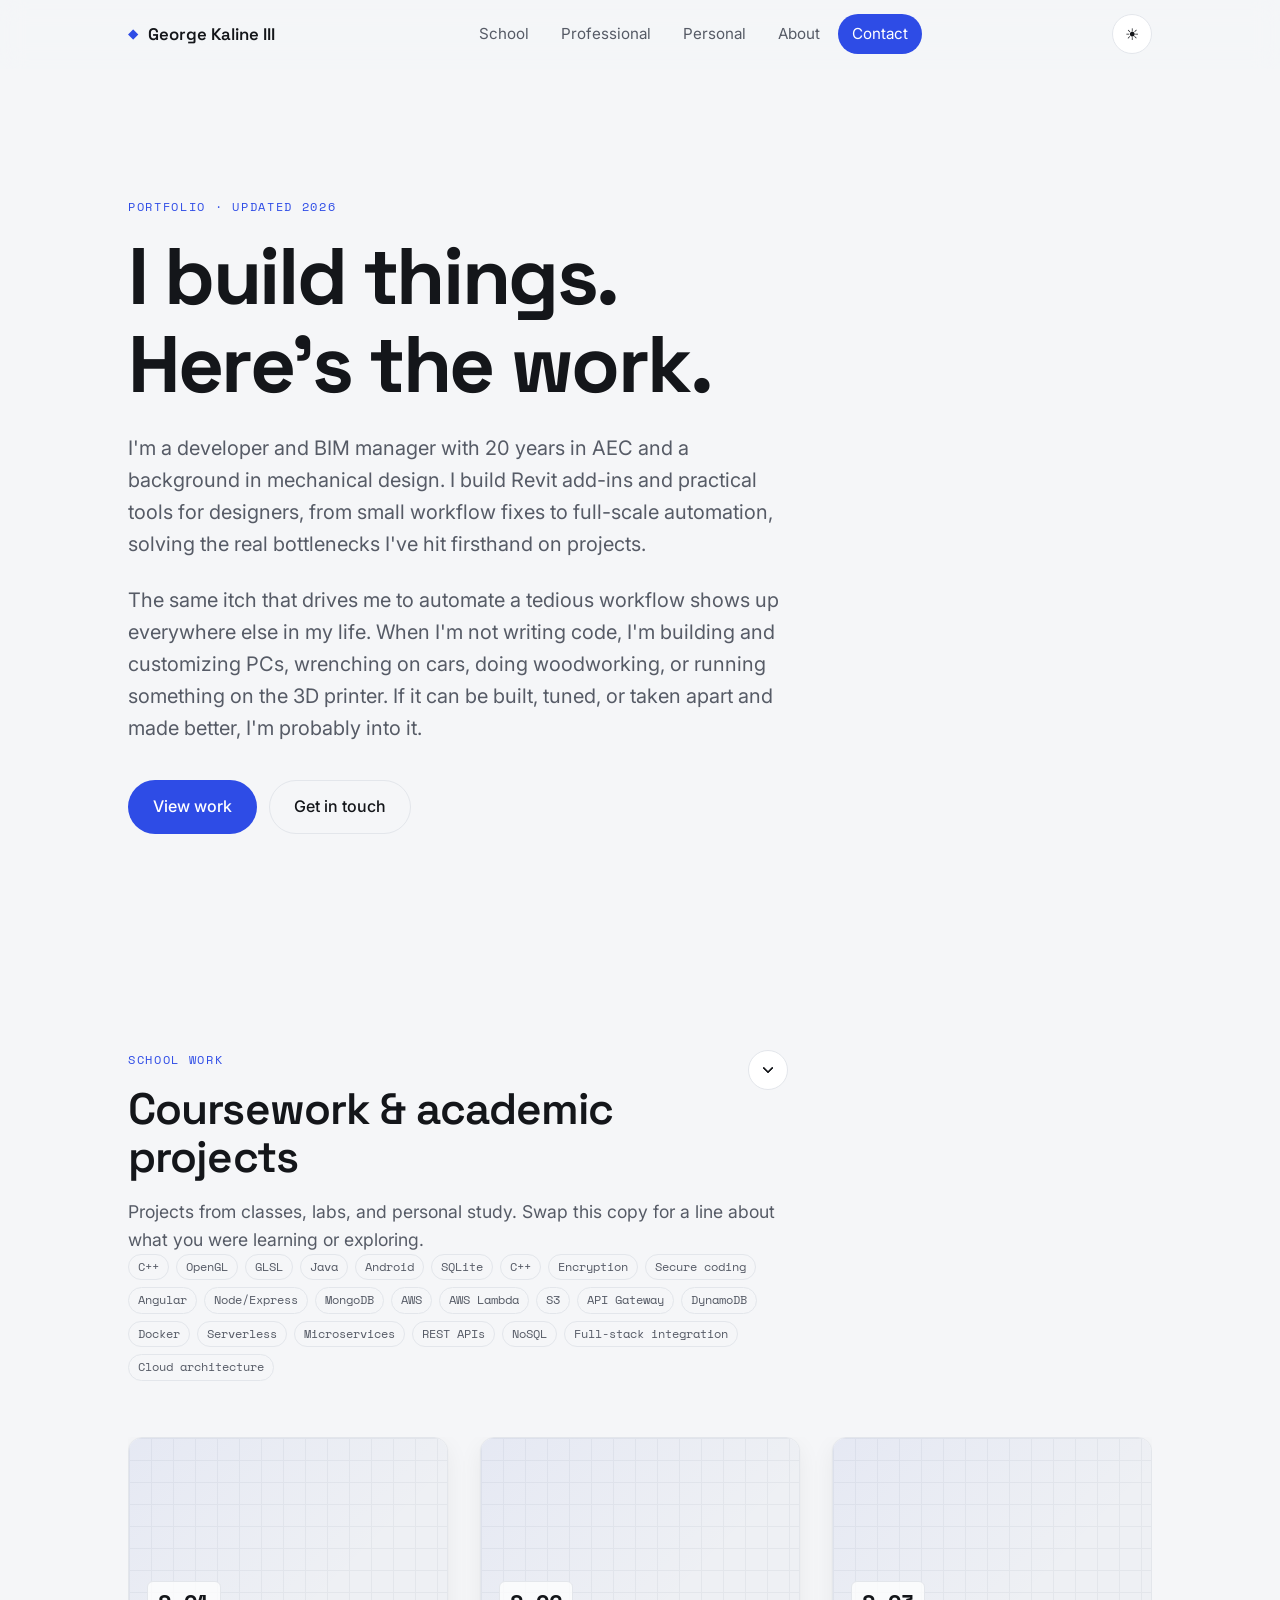
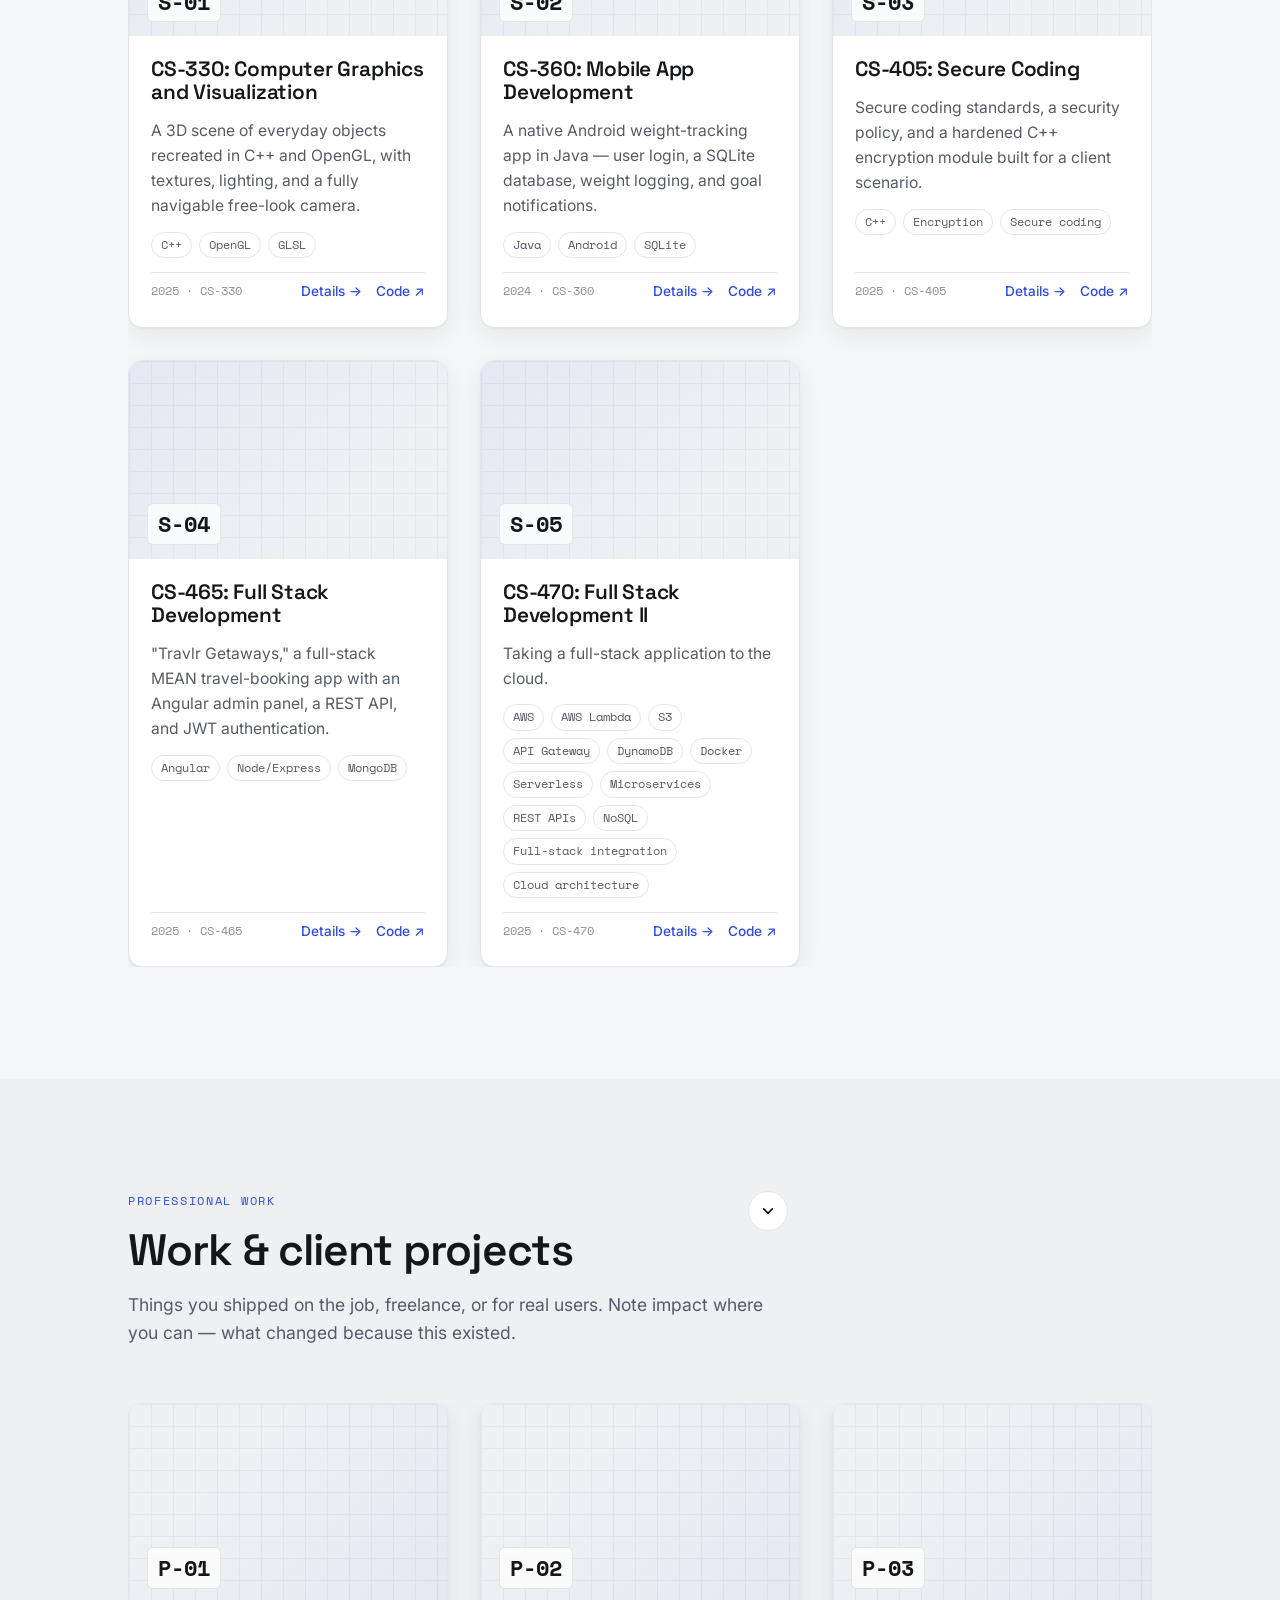
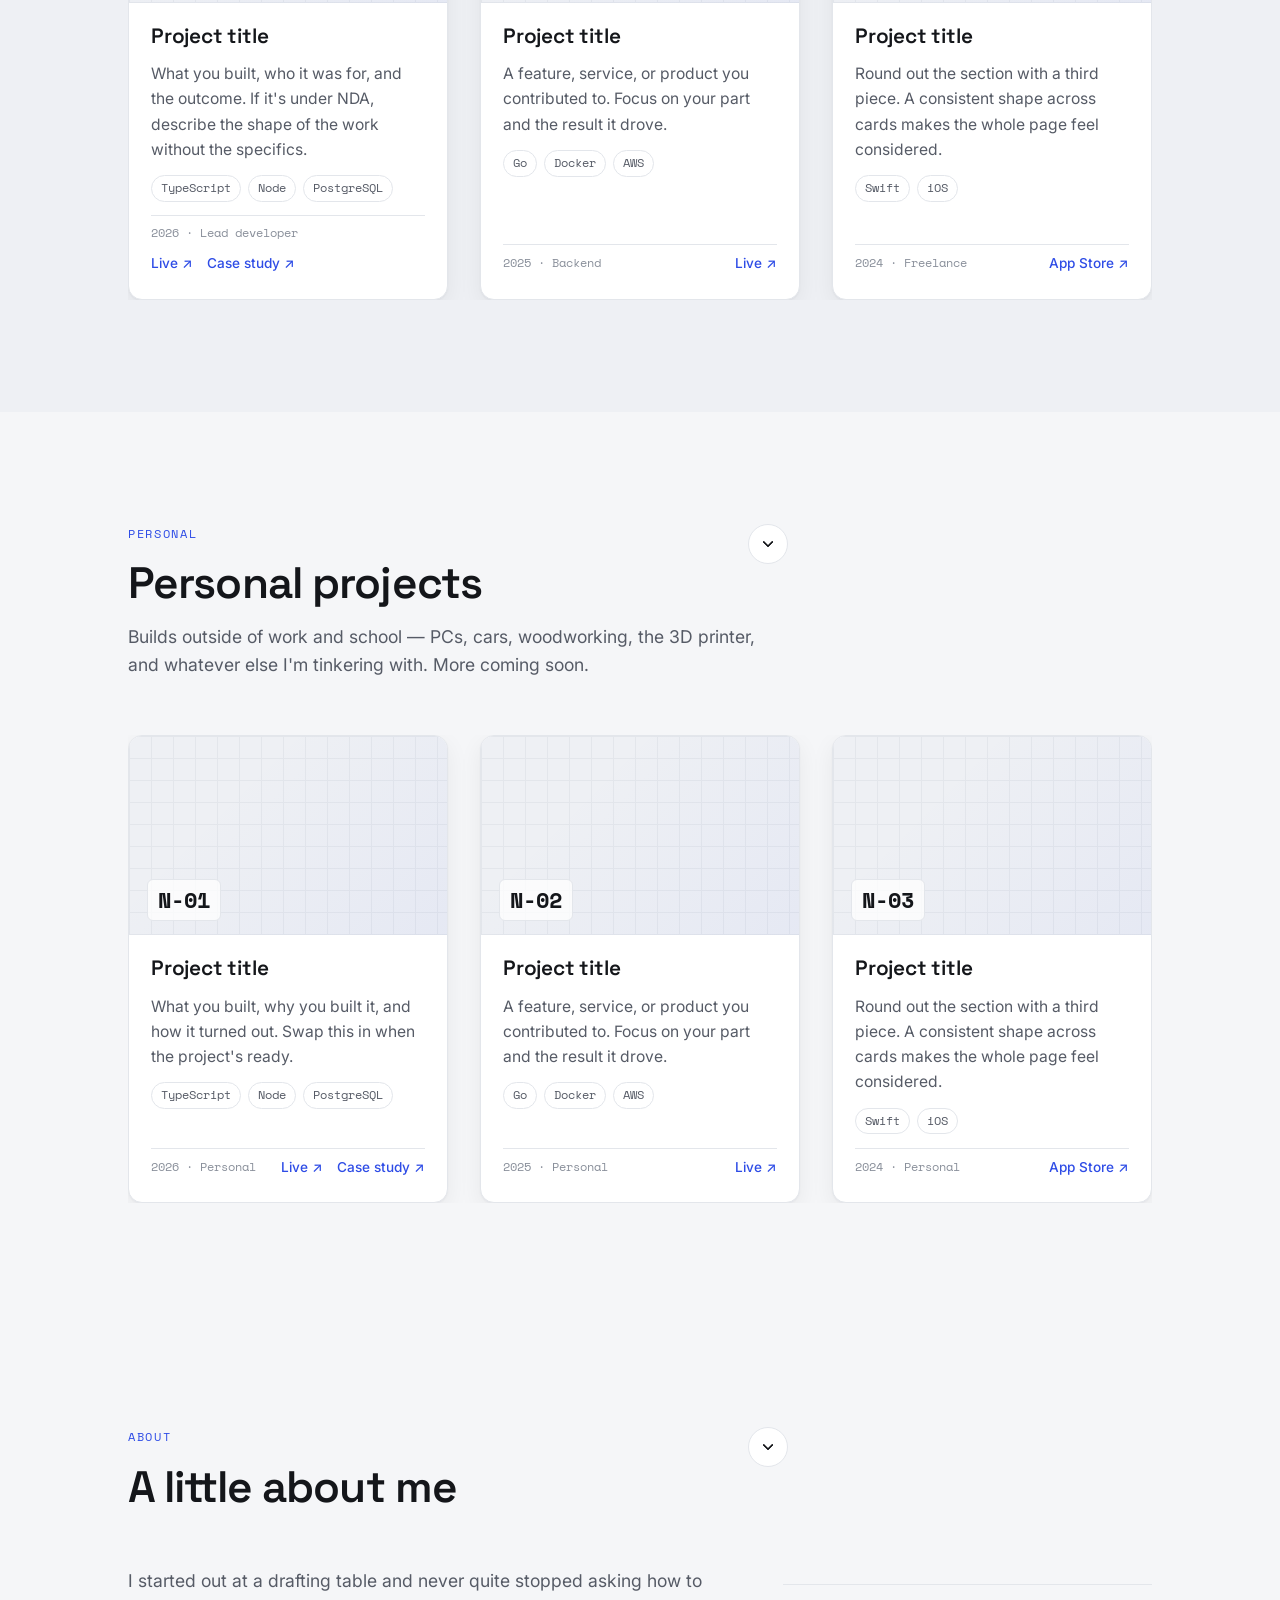
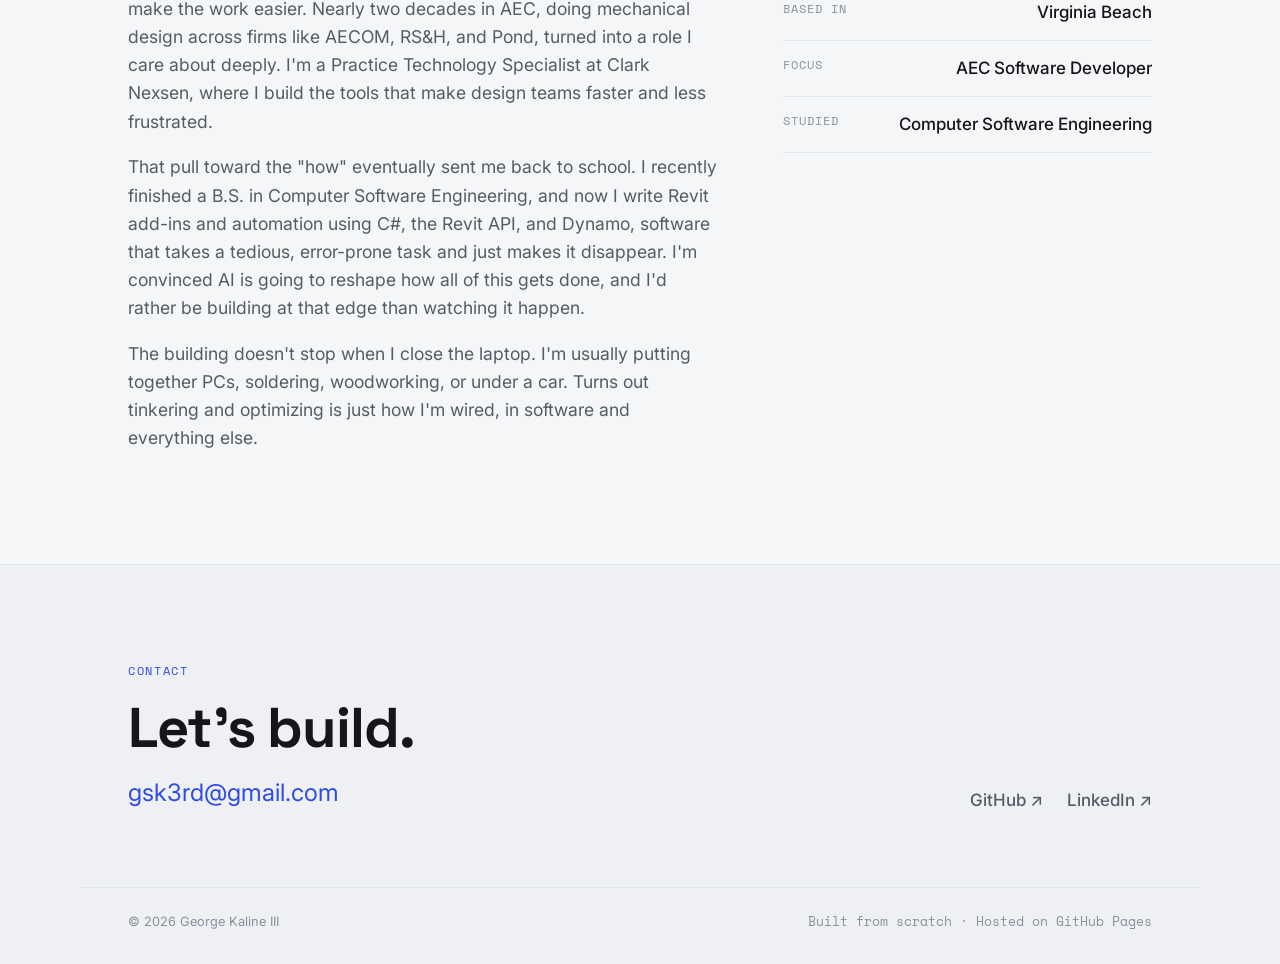
==== index.html @ a900f635 "Replace text-glyph chevron with CSS-drawn icon on section toggles The unicode down-chevron rendered " ====
<!DOCTYPE html>
<html lang="en" data-theme="light">
<head>
  <meta charset="UTF-8" />
  <meta name="viewport" content="width=device-width, initial-scale=1.0" />

  <!-- ============================================================
       EDIT ME: page title + description (shows in browser tab &
       search results / link previews)
       ============================================================ -->
  <title>George Kaline III— Portfolio</title>
  <meta name="description" content="Projects and work by Your Name — a short one-line description of what you do." />

  <!-- Favicon (edit assets/favicon.svg to change the little tab icon) -->
  <link rel="icon" type="image/svg+xml" href="favicon.svg" />

  <!-- Fonts: Space Grotesk (headings) · Inter (body) · Space Mono (labels/data) -->
  <link rel="preconnect" href="https://fonts.googleapis.com" />
  <link rel="preconnect" href="https://fonts.gstatic.com" crossorigin />
  <link href="https://fonts.googleapis.com/css2?family=Inter:wght@400;500;600&family=Space+Grotesk:wght@500;600;700&family=Space+Mono:wght@400;700&display=swap" rel="stylesheet" />

  <!-- Styles -->
  <link rel="stylesheet" href="style.css" />
</head>

<body>
  <!-- Skip link for keyboard / screen-reader users -->
  <a class="skip-link" href="#main">Skip to content</a>

  <!-- ============================================================
       HEADER / NAV
       ============================================================ -->
  <header class="site-header" id="siteHeader">
    <div class="wrap header-inner">
      <a href="#top" class="brand">
        <span class="brand-mark" aria-hidden="true">◆</span>
        <span class="brand-name">George Kaline III</span>
      </a>

      <nav class="nav" id="primaryNav" aria-label="Primary">
        <a href="#school" class="nav-link">School</a>
        <a href="#professional" class="nav-link">Professional</a>
        <a href="#personal" class="nav-link">Personal</a>
        <a href="#about" class="nav-link">About</a>
        <a href="#contact" class="nav-link nav-link--cta">Contact</a>
      </nav>

      <div class="header-actions">
        <button class="icon-btn" id="themeToggle" type="button" aria-label="Switch to dark theme">
          <!-- icon swapped by JS -->
          <span class="theme-icon" aria-hidden="true">☀</span>
        </button>
        <button class="icon-btn menu-btn" id="menuToggle" type="button" aria-label="Open menu" aria-expanded="false" aria-controls="primaryNav">
          <span class="menu-bars" aria-hidden="true"><span></span><span></span><span></span></span>
        </button>
      </div>
    </div>
  </header>

  <main id="main">
    <!-- ============================================================
         HERO
         ============================================================ -->
    <section class="hero" id="top">
      <div class="wrap">
        <p class="eyebrow" data-reveal>Portfolio · Updated 2026</p>
        <h1 class="hero-title" data-reveal>
          I build things.<br />Here's the work.
        </h1>
        <p class="hero-lead" data-reveal>
          I'm a developer and BIM manager with 20 years in AEC and a background in mechanical design. I build Revit add-ins and practical tools for designers, from small workflow fixes to full-scale automation, solving the real bottlenecks I've hit firsthand on projects.
        </p>
        <p class="hero-lead" data-reveal> 
          The same itch that drives me to automate a tedious workflow shows up everywhere else in my life. When I'm not writing code, I'm building and customizing PCs, wrenching on cars, doing woodworking, or running something on the 3D printer. If it can be built, tuned, or taken apart and made better, I'm probably into it.
        </p>
        <div class="hero-actions" data-reveal>
          <a href="#professional" class="btn btn--primary">View work</a>
          <a href="#contact" class="btn btn--ghost">Get in touch</a>
        </div>
      </div>
    </section>

    <!-- ============================================================
         SCHOOL SECTION
         Duplicate a <article class="card"> block to add a project.
         Project IDs use S-01, S-02… (S = school).
         ============================================================ -->
    <section class="section" id="school">
      <div class="wrap">
        <header class="section-head" data-reveal>
          <div class="section-head-row">
            <div class="section-head-text">
              <p class="eyebrow">School work</p>
              <h2 class="section-title">Coursework &amp; academic projects</h2>
            </div>
            <button
              class="icon-btn section-toggle"
              type="button"
              aria-expanded="true"
              aria-controls="school-panel"
              aria-label="Collapse School work section"
              data-label="School work"
            >
              <span class="chevron" aria-hidden="true"></span>
            </button>
          </div>
          <p class="section-desc">
            Projects from classes, labs, and personal study. Swap this copy for
            a line about what you were learning or exploring.
          </p>
          <ul class="tags" aria-label="Tech used">
            <li>C++</li>
            <li>OpenGL</li>
            <li>GLSL</li>
            <li>Java</li>
            <li>Android</li>
            <li>SQLite</li>
            <li>C++</li>
            <li>Encryption</li>
            <li>Secure coding</li>
            <li>Angular</li>
            <li>Node/Express</li>
            <li>MongoDB</li>
            <li>AWS</li>
            <li>AWS Lambda</li>
            <li>S3</li>
            <li>API Gateway</li>
            <li>DynamoDB</li>
            <li>Docker</li>
            <li>Serverless</li>
            <li>Microservices</li>
            <li>REST APIs</li>
            <li>NoSQL</li>
            <li>Full-stack integration</li>
            <li>Cloud architecture</li>
          </ul>
        </header>

        <div class="section-panel" id="school-panel">
        <div class="section-panel-inner">
        <div class="grid">
          <!-- CARD (copy this whole <article> to add another project) -->

          <article class="card" data-reveal>
            <a class="card-cover card-cover--school" href="cs-330.html" aria-label="Open CS-330 project page">
              <span class="card-id">S-01</span>
            </a>
            <div class="card-body">
              <h3 class="card-title">CS-330: Computer Graphics and Visualization</h3>
              <p class="card-desc">
                A 3D scene of everyday objects recreated in C++ and OpenGL, with
                textures, lighting, and a fully navigable free-look camera.
              </p>
              <ul class="tags" aria-label="Tech used">
                <li>C++</li>
                <li>OpenGL</li>
                <li>GLSL</li>
              </ul>
              <div class="card-foot">
                <span class="card-meta">2025 · CS-330</span>
                <span class="card-links">
                  <a href="cs-330.html">Details →</a>
                  <a href="https://github.com/bmoreawesom3/CS330" target="_blank" rel="noopener">Code ↗</a>
                </span>
              </div>
            </div>
          </article>

          <article class="card" data-reveal>
            <a class="card-cover card-cover--school" href="cs-360.html" aria-label="Open CS-360 project page">
              <span class="card-id">S-02</span>
            </a>
            <div class="card-body">
              <h3 class="card-title">CS-360: Mobile App Development</h3>
              <p class="card-desc">
                A native Android weight-tracking app in Java — user login, a
                SQLite database, weight logging, and goal notifications.
              </p>
              <ul class="tags" aria-label="Tech used">
                <li>Java</li>
                <li>Android</li>
                <li>SQLite</li>
              </ul>
              <div class="card-foot">
                <span class="card-meta">2024 · CS-360</span>
                <span class="card-links">
                  <a href="cs-360.html">Details →</a>
                  <a href="https://github.com/bmoreawesom3/cs360" target="_blank" rel="noopener">Code ↗</a>
                </span>
              </div>
            </div>
          </article>
          
          <article class="card" data-reveal>
            <a class="card-cover card-cover--school" href="cs-405.html" aria-label="Open CS-405 project page">
              <span class="card-id">S-03</span>
            </a>
            <div class="card-body">
              <h3 class="card-title">CS-405: Secure Coding</h3>
              <p class="card-desc">
                Secure coding standards, a security policy, and a hardened C++
                encryption module built for a client scenario.
              </p>
              <ul class="tags" aria-label="Tech used">
                <li>C++</li>
                <li>Encryption</li>
                <li>Secure coding</li>
              </ul>
              <div class="card-foot">
                <span class="card-meta">2025 · CS-405</span>
                <span class="card-links">
                  <a href="cs-405.html">Details →</a>
                  <a href="https://github.com/bmoreawesom3/CS-405" target="_blank" rel="noopener">Code ↗</a>
                </span>
              </div>
            </div>
          </article>

          <article class="card" data-reveal>
            <a class="card-cover card-cover--school" href="cs-465.html" aria-label="Open CS-465 project page">
              <span class="card-id">S-04</span>
            </a>
            <div class="card-body">
              <h3 class="card-title">CS-465: Full Stack Development</h3>
              <p class="card-desc">
                "Travlr Getaways," a full-stack MEAN travel-booking app with an
                Angular admin panel, a REST API, and JWT authentication.
              </p>
              <ul class="tags" aria-label="Tech used">
                <li>Angular</li>
                <li>Node/Express</li>
                <li>MongoDB</li>
              </ul>
              <div class="card-foot">
                <span class="card-meta">2025 · CS-465</span>
                <span class="card-links">
                  <a href="cs-465.html">Details →</a>
                  <a href="https://github.com/bmoreawesom3/CS465/tree/module7" target="_blank" rel="noopener">Code ↗</a>
                </span>
              </div>
            </div>
          </article>

          <article class="card" data-reveal>
            <a class="card-cover card-cover--school" href="cs-470.html" aria-label="Open CS-470 project page">
              <span class="card-id">S-05</span>
            </a>
            <div class="card-body">
              <h3 class="card-title">CS-470: Full Stack Development II</h3>
              <p class="card-desc">
                Taking a full-stack application to the cloud.
              </p>
              <ul class="tags" aria-label="Tech used">
                <li>AWS</li>
                <li>AWS Lambda</li>
                <li>S3</li>
                <li>API Gateway</li>
                <li>DynamoDB</li>
                <li>Docker</li>
                <li>Serverless</li>
                <li>Microservices</li>
                <li>REST APIs</li>
                <li>NoSQL</li>
                <li>Full-stack integration</li>
                <li>Cloud architecture</li>
              </ul>
              <div class="card-foot">
                <span class="card-meta">2025 · CS-470</span>
                <span class="card-links">
                  <a href="cs-470.html">Details →</a>
                  <a href="https://github.com/bmoreawesom3/CS470" target="_blank" rel="noopener">Code ↗</a>
                </span>
              </div>
            </div>
          </article>
        </div>
        </div>
        </div>
      </div>
    </section>

    <!-- ============================================================
         PROFESSIONAL SECTION
         Project IDs use P-01, P-02… (P = professional).
         ============================================================ -->
    <section class="section section--alt" id="professional">
      <div class="wrap">
        <header class="section-head" data-reveal>
          <div class="section-head-row">
            <div class="section-head-text">
              <p class="eyebrow">Professional work</p>
              <h2 class="section-title">Work &amp; client projects</h2>
            </div>
            <button
              class="icon-btn section-toggle"
              type="button"
              aria-expanded="true"
              aria-controls="professional-panel"
              aria-label="Collapse Professional work section"
              data-label="Professional work"
            >
              <span class="chevron" aria-hidden="true"></span>
            </button>
          </div>
          <p class="section-desc">
            Things you shipped on the job, freelance, or for real users. Note
            impact where you can — what changed because this existed.
          </p>
        </header>

        <div class="section-panel" id="professional-panel">
        <div class="section-panel-inner">
        <div class="grid">
          <article class="card" data-reveal>
            <a class="card-cover card-cover--pro" href="#" aria-label="Open project">
              <span class="card-id">P-01</span>
            </a>
            <div class="card-body">
              <h3 class="card-title">Project title</h3>
              <p class="card-desc">
                What you built, who it was for, and the outcome. If it's under
                NDA, describe the shape of the work without the specifics.
              </p>
              <ul class="tags" aria-label="Tech used">
                <li>TypeScript</li>
                <li>Node</li>
                <li>PostgreSQL</li>
              </ul>
              <div class="card-foot">
                <span class="card-meta">2026 · Lead developer</span>
                <span class="card-links">
                  <a href="#">Live ↗</a>
                  <a href="#">Case study ↗</a>
                </span>
              </div>
            </div>
          </article>

          <article class="card" data-reveal>
            <a class="card-cover card-cover--pro" href="#" aria-label="Open project">
              <span class="card-id">P-02</span>
            </a>
            <div class="card-body">
              <h3 class="card-title">Project title</h3>
              <p class="card-desc">
                A feature, service, or product you contributed to. Focus on your
                part and the result it drove.
              </p>
              <ul class="tags" aria-label="Tech used">
                <li>Go</li>
                <li>Docker</li>
                <li>AWS</li>
              </ul>
              <div class="card-foot">
                <span class="card-meta">2025 · Backend</span>
                <span class="card-links">
                  <a href="#">Live ↗</a>
                </span>
              </div>
            </div>
          </article>

          <article class="card" data-reveal>
            <a class="card-cover card-cover--pro" href="#" aria-label="Open project">
              <span class="card-id">P-03</span>
            </a>
            <div class="card-body">
              <h3 class="card-title">Project title</h3>
              <p class="card-desc">
                Round out the section with a third piece. A consistent shape
                across cards makes the whole page feel considered.
              </p>
              <ul class="tags" aria-label="Tech used">
                <li>Swift</li>
                <li>iOS</li>
              </ul>
              <div class="card-foot">
                <span class="card-meta">2024 · Freelance</span>
                <span class="card-links">
                  <a href="#">App Store ↗</a>
                </span>
              </div>
            </div>
          </article>
        </div>
        </div>
        </div>
      </div>
    </section>

    <!-- ============================================================
         PERSONAL SECTION
         Project IDs use N-01, N-02… (N = personal). More to come.
         ============================================================ -->
    <section class="section" id="personal">
      <div class="wrap">
        <header class="section-head" data-reveal>
          <div class="section-head-row">
            <div class="section-head-text">
              <p class="eyebrow">Personal</p>
              <h2 class="section-title">Personal projects</h2>
            </div>
            <button
              class="icon-btn section-toggle"
              type="button"
              aria-expanded="true"
              aria-controls="personal-panel"
              aria-label="Collapse Personal section"
              data-label="Personal"
            >
              <span class="chevron" aria-hidden="true"></span>
            </button>
          </div>
          <p class="section-desc">
            Builds outside of work and school — PCs, cars, woodworking, the 3D
            printer, and whatever else I'm tinkering with. More coming soon.
          </p>
        </header>

        <div class="section-panel" id="personal-panel">
        <div class="section-panel-inner">
        <div class="grid">
          <article class="card" data-reveal>
            <a class="card-cover card-cover--pro" href="#" aria-label="Open project">
              <span class="card-id">N-01</span>
            </a>
            <div class="card-body">
              <h3 class="card-title">Project title</h3>
              <p class="card-desc">
                What you built, why you built it, and how it turned out. Swap
                this in when the project's ready.
              </p>
              <ul class="tags" aria-label="Tech used">
                <li>TypeScript</li>
                <li>Node</li>
                <li>PostgreSQL</li>
              </ul>
              <div class="card-foot">
                <span class="card-meta">2026 · Personal</span>
                <span class="card-links">
                  <a href="#">Live ↗</a>
                  <a href="#">Case study ↗</a>
                </span>
              </div>
            </div>
          </article>

          <article class="card" data-reveal>
            <a class="card-cover card-cover--pro" href="#" aria-label="Open project">
              <span class="card-id">N-02</span>
            </a>
            <div class="card-body">
              <h3 class="card-title">Project title</h3>
              <p class="card-desc">
                A feature, service, or product you contributed to. Focus on your
                part and the result it drove.
              </p>
              <ul class="tags" aria-label="Tech used">
                <li>Go</li>
                <li>Docker</li>
                <li>AWS</li>
              </ul>
              <div class="card-foot">
                <span class="card-meta">2025 · Personal</span>
                <span class="card-links">
                  <a href="#">Live ↗</a>
                </span>
              </div>
            </div>
          </article>

          <article class="card" data-reveal>
            <a class="card-cover card-cover--pro" href="#" aria-label="Open project">
              <span class="card-id">N-03</span>
            </a>
            <div class="card-body">
              <h3 class="card-title">Project title</h3>
              <p class="card-desc">
                Round out the section with a third piece. A consistent shape
                across cards makes the whole page feel considered.
              </p>
              <ul class="tags" aria-label="Tech used">
                <li>Swift</li>
                <li>iOS</li>
              </ul>
              <div class="card-foot">
                <span class="card-meta">2024 · Personal</span>
                <span class="card-links">
                  <a href="#">App Store ↗</a>
                </span>
              </div>
            </div>
          </article>
        </div>
        </div>
        </div>
      </div>
    </section>

    <!-- ============================================================
         ABOUT
         ============================================================ -->
    <section class="section" id="about">
      <div class="wrap about">
        <header class="section-head" data-reveal>
          <div class="section-head-row">
            <div class="section-head-text">
              <p class="eyebrow">About</p>
              <h2 class="section-title">A little about me</h2>
            </div>
            <button
              class="icon-btn section-toggle"
              type="button"
              aria-expanded="true"
              aria-controls="about-panel"
              aria-label="Collapse About section"
              data-label="About"
            >
              <span class="chevron" aria-hidden="true"></span>
            </button>
          </div>
        </header>

        <div class="section-panel" id="about-panel">
        <div class="section-panel-inner">
        <div class="about-grid">
          <div class="about-text" data-reveal>
            <p>
              I started out at a drafting table and never quite stopped asking how to make the work easier. Nearly two decades in AEC, doing mechanical design across firms like AECOM, RS&H, and Pond, turned into a role I care about deeply. I'm a Practice Technology Specialist at Clark Nexsen, where I build the tools that make design teams faster and less frustrated.
            </p>
            <p>
              That pull toward the "how" eventually sent me back to school. I recently finished a B.S. in Computer Software Engineering, and now I write Revit add-ins and automation using C#, the Revit API, and Dynamo, software that takes a tedious, error-prone task and just makes it disappear. I'm convinced AI is going to reshape how all of this gets done, and I'd rather be building at that edge than watching it happen.
            </p>
            <p>
              The building doesn't stop when I close the laptop. I'm usually putting together PCs, soldering, woodworking, or under a car. Turns out tinkering and optimizing is just how I'm wired, in software and everything else.
            </p>
          </div>
          <aside class="about-facts" data-reveal>
            <dl>
              <div><dt>Based in</dt><dd>Virginia Beach</dd></div>
              <div><dt>Focus</dt><dd>AEC Software Developer</dd></div>
              <div><dt>Studied</dt><dd>Computer Software Engineering</dd></div>
            </dl>
          </aside>
        </div>
        </div>
        </div>
      </div>
    </section>
  </main>

  <!-- ============================================================
       CONTACT / FOOTER
       ============================================================ -->
  <footer class="site-footer" id="contact">
    <div class="wrap footer-inner">
      <div class="footer-cta" data-reveal>
        <p class="eyebrow">Contact</p>
        <h2 class="footer-title">Let's build.</h2>
        <a href="mailto:you@example.com" class="footer-email">gsk3rd@gmail.com</a>
      </div>
      <ul class="footer-links" aria-label="Elsewhere">
        <li><a href="#">GitHub ↗</a></li>
        <li><a href="https://www.linkedin.com/in/george-kaline/">LinkedIn ↗</a></li>
        <!-- <li><a href="#">Résumé ↗</a></li> -->
      </ul>
    </div>
    <div class="wrap footer-colophon">
      <span>© <span id="year">2026</span> George Kaline III</span>
      <span class="mono">Built from scratch · Hosted on GitHub Pages</span>
    </div>
  </footer>

  <script src="main.js"></script>
</body>
</html>
---- style.css ----
/* ============================================================
   PORTFOLIO TEMPLATE — style.css

   Quick customization map:
   · Colors ............ :root variables below (change --accent first)
   · Fonts ............. --font-display / --font-body / --font-mono
   · Max width ......... --wrap
   · Dark theme ....... [data-theme="dark"] block
   ============================================================ */

/* ---------- Design tokens ---------- */
:root {
  /* Color — light theme */
  --paper:      #F5F6F8;   /* page background */
  --surface:    #FFFFFF;   /* cards, header */
  --surface-2:  #EEF0F4;   /* alt section background */
  --ink:        #14161A;   /* primary text */
  --ink-soft:   #565B66;   /* secondary text */
  --ink-faint:  #8A909B;   /* labels, meta */
  --line:       #E3E6EB;   /* borders */
  --accent:     #2E4CE6;   /* ← change this to rebrand */
  --accent-ink: #FFFFFF;   /* text on accent */
  --accent-soft:rgba(46, 76, 230, 0.09);

  /* Type */
  --font-display: "Space Grotesk", system-ui, sans-serif;
  --font-body:    "Inter", system-ui, sans-serif;
  --font-mono:    "Space Mono", ui-monospace, monospace;

  /* Layout */
  --wrap: 1120px;
  --gutter: clamp(20px, 5vw, 48px);
  --radius: 14px;
  --radius-sm: 8px;

  /* Effects */
  --shadow: 0 1px 2px rgba(20, 22, 26, 0.04), 0 8px 24px rgba(20, 22, 26, 0.06);
  --shadow-lift: 0 2px 4px rgba(20, 22, 26, 0.05), 0 16px 40px rgba(20, 22, 26, 0.12);
  --ease: cubic-bezier(0.22, 1, 0.36, 1);
}

[data-theme="dark"] {
  --paper:      #0E1013;
  --surface:    #16191F;
  --surface-2:  #121519;
  --ink:        #ECEEF2;
  --ink-soft:   #A2A9B4;
  --ink-faint:  #6C737F;
  --line:       #262A31;
  --accent:     #7C8CFF;
  --accent-ink: #0E1013;
  --accent-soft:rgba(124, 140, 255, 0.12);
  --shadow: 0 1px 2px rgba(0, 0, 0, 0.3), 0 8px 24px rgba(0, 0, 0, 0.4);
  --shadow-lift: 0 2px 4px rgba(0, 0, 0, 0.3), 0 16px 40px rgba(0, 0, 0, 0.55);
}

/* ---------- Reset / base ---------- */
*, *::before, *::after { box-sizing: border-box; }

html { scroll-behavior: smooth; }

body {
  margin: 0;
  background: var(--paper);
  color: var(--ink);
  font-family: var(--font-body);
  font-size: 17px;
  line-height: 1.6;
  -webkit-font-smoothing: antialiased;
  transition: background 0.3s var(--ease), color 0.3s var(--ease);
}

h1, h2, h3 { font-family: var(--font-display); line-height: 1.1; margin: 0; }
p { margin: 0; }
a { color: inherit; text-decoration: none; }
img { max-width: 100%; display: block; }
ul { margin: 0; padding: 0; list-style: none; }

.wrap {
  width: 100%;
  max-width: var(--wrap);
  margin-inline: auto;
  padding-inline: var(--gutter);
}

.mono { font-family: var(--font-mono); }

/* Shared eyebrow label */
.eyebrow {
  font-family: var(--font-mono);
  font-size: 0.75rem;
  letter-spacing: 0.14em;
  text-transform: uppercase;
  color: var(--accent);
  margin-bottom: 1rem;
}

/* Accessibility helpers */
.skip-link {
  position: absolute;
  left: -999px;
  top: 0;
  background: var(--accent);
  color: var(--accent-ink);
  padding: 10px 16px;
  border-radius: 0 0 var(--radius-sm) 0;
  z-index: 200;
}
.skip-link:focus { left: 0; }

:focus-visible {
  outline: 2px solid var(--accent);
  outline-offset: 3px;
  border-radius: 3px;
}

/* ---------- Header / nav ---------- */
.site-header {
  position: sticky;
  top: 0;
  z-index: 100;
  background: color-mix(in srgb, var(--paper) 82%, transparent);
  backdrop-filter: saturate(140%) blur(12px);
  border-bottom: 1px solid transparent;
  transition: border-color 0.3s var(--ease), background 0.3s var(--ease);
}
.site-header.is-scrolled { border-bottom-color: var(--line); }

.header-inner {
  display: flex;
  align-items: center;
  justify-content: space-between;
  height: 68px;
}

.brand {
  display: inline-flex;
  align-items: center;
  gap: 10px;
  font-family: var(--font-display);
  font-weight: 600;
  font-size: 1.05rem;
}
.brand-mark { color: var(--accent); font-size: 0.8em; }

.nav { display: flex; gap: 4px; align-items: center; }
.nav-link {
  font-size: 0.95rem;
  color: var(--ink-soft);
  padding: 8px 14px;
  border-radius: 999px;
  transition: color 0.2s var(--ease), background 0.2s var(--ease);
}
.nav-link:hover { color: var(--ink); background: var(--accent-soft); }
.nav-link--cta {
  color: var(--accent-ink);
  background: var(--accent);
}
.nav-link--cta:hover { color: var(--accent-ink); filter: brightness(1.08); }

.header-actions { display: flex; align-items: center; gap: 6px; }

.icon-btn {
  display: inline-grid;
  place-items: center;
  width: 40px;
  height: 40px;
  border: 1px solid var(--line);
  border-radius: 999px;
  background: var(--surface);
  color: var(--ink);
  cursor: pointer;
  font-size: 1rem;
  transition: border-color 0.2s var(--ease), transform 0.2s var(--ease);
}
.icon-btn:hover { border-color: var(--accent); }
.icon-btn:active { transform: scale(0.94); }

/* Mobile menu button — hidden on desktop */
.menu-btn { display: none; }
.menu-bars { display: grid; gap: 4px; }
.menu-bars span {
  width: 18px; height: 2px; background: currentColor; border-radius: 2px;
  transition: transform 0.25s var(--ease), opacity 0.2s var(--ease);
}

/* ---------- Hero ---------- */
.hero {
  padding-top: clamp(56px, 12vw, 128px);
  padding-bottom: clamp(48px, 9vw, 104px);
}
.hero-title {
  font-size: clamp(2.6rem, 8vw, 5rem);
  font-weight: 700;
  letter-spacing: -0.03em;
  max-width: 16ch;
}
.hero-lead {
  margin-top: 1.5rem;
  max-width: 52ch;
  font-size: clamp(1.05rem, 2.2vw, 1.25rem);
  color: var(--ink-soft);
}
.hero-actions { display: flex; flex-wrap: wrap; gap: 12px; margin-top: 2.25rem; }

.btn {
  display: inline-flex;
  align-items: center;
  font-family: var(--font-body);
  font-weight: 500;
  font-size: 1rem;
  padding: 13px 24px;
  border-radius: 999px;
  border: 1px solid transparent;
  cursor: pointer;
  transition: transform 0.2s var(--ease), background 0.2s var(--ease), border-color 0.2s var(--ease);
}
.btn:active { transform: translateY(1px); }
.btn--primary { background: var(--accent); color: var(--accent-ink); }
.btn--primary:hover { filter: brightness(1.08); }
.btn--ghost { background: transparent; color: var(--ink); border-color: var(--line); }
.btn--ghost:hover { border-color: var(--accent); color: var(--accent); }

/* ---------- Sections ---------- */
.section { padding-block: clamp(56px, 10vw, 112px); }
.section--alt { background: var(--surface-2); }

.section-head { max-width: 60ch; margin-bottom: clamp(32px, 5vw, 56px); }
.section-title {
  font-size: clamp(1.8rem, 4.5vw, 2.75rem);
  font-weight: 600;
  letter-spacing: -0.02em;
}
.section-desc { margin-top: 1rem; color: var(--ink-soft); font-size: 1.1rem; }

/* ---------- Collapsible sections ---------- */
.section-head-row {
  display: flex;
  align-items: flex-start;
  justify-content: space-between;
  gap: 16px;
}
.section-head-text { flex: 1; min-width: 0; }

.section-toggle { flex-shrink: 0; }
.section-toggle .chevron {
  display: inline-block;
  width: 8px;
  height: 8px;
  border-right: 2px solid currentColor;
  border-bottom: 2px solid currentColor;
  border-radius: 1px;
  transform: translateY(-2px) rotate(45deg);
  transition: transform 0.3s var(--ease);
}
.section-toggle[aria-expanded="false"] .chevron { transform: translateY(0) rotate(-45deg); }

.section-panel {
  display: grid;
  grid-template-rows: 1fr;
  transition: grid-template-rows 0.4s var(--ease);
}
.section-panel.is-collapsed { grid-template-rows: 0fr; }
.section-panel-inner { overflow: hidden; min-height: 0; }

/* ---------- Project grid + cards ---------- */
.grid {
  display: grid;
  grid-template-columns: repeat(auto-fill, minmax(300px, 1fr));
  gap: clamp(20px, 3vw, 32px);
}

.card {
  display: flex;
  flex-direction: column;
  background: var(--surface);
  border: 1px solid var(--line);
  border-radius: var(--radius);
  overflow: hidden;
  box-shadow: var(--shadow);
  transition: transform 0.35s var(--ease), box-shadow 0.35s var(--ease), border-color 0.35s var(--ease);
}
.card:hover {
  transform: translateY(-4px);
  box-shadow: var(--shadow-lift);
  border-color: color-mix(in srgb, var(--accent) 40%, var(--line));
}

/* Cover: a technical grid pattern with a big mono project ID.
   Swap the <span class="card-id"> for an <img> to use a screenshot. */
.card-cover {
  position: relative;
  display: block;
  aspect-ratio: 16 / 10;
  overflow: hidden;
  background-color: var(--surface-2);
  background-image:
    linear-gradient(var(--line) 1px, transparent 1px),
    linear-gradient(90deg, var(--line) 1px, transparent 1px);
  background-size: 22px 22px;
}
.card-cover img { width: 100%; height: 100%; object-fit: cover; }
.card-cover::after {
  /* subtle tint so the two tracks read differently */
  content: "";
  position: absolute;
  inset: 0;
  opacity: 0.5;
  transition: opacity 0.35s var(--ease);
}
.card-cover--school::after { background: linear-gradient(135deg, var(--accent-soft), transparent 70%); }
.card-cover--pro::after    { background: linear-gradient(135deg, transparent 30%, var(--accent-soft)); }
.card:hover .card-cover::after { opacity: 0.85; }

.card-id {
  position: absolute;
  left: 18px;
  bottom: 14px;
  z-index: 1;
  font-family: var(--font-mono);
  font-weight: 700;
  font-size: 1.4rem;
  color: var(--ink);
  background: color-mix(in srgb, var(--surface) 78%, transparent);
  padding: 2px 10px;
  border-radius: 6px;
  border: 1px solid var(--line);
}

.card-body { display: flex; flex-direction: column; gap: 0.85rem; padding: 22px 22px 24px; flex: 1; }
.card-title { font-size: 1.3rem; font-weight: 600; letter-spacing: -0.01em; }
.card-desc { color: var(--ink-soft); font-size: 0.98rem; }

.tags { display: flex; flex-wrap: wrap; gap: 7px; }
.tags li {
  font-family: var(--font-mono);
  font-size: 0.72rem;
  color: var(--ink-soft);
  border: 1px solid var(--line);
  padding: 3px 9px;
  border-radius: 999px;
}

.card-foot {
  display: flex;
  align-items: center;
  justify-content: space-between;
  flex-wrap: wrap;
  gap: 10px;
  margin-top: auto;
  padding-top: 0.5rem;
  border-top: 1px solid var(--line);
}
.card-meta { font-family: var(--font-mono); font-size: 0.72rem; color: var(--ink-faint); }
.card-links { display: flex; gap: 14px; }
.card-links a {
  font-size: 0.85rem;
  font-weight: 500;
  color: var(--accent);
}
.card-links a:hover { text-decoration: underline; text-underline-offset: 3px; }

/* ---------- About ---------- */
.about-grid {
  display: grid;
  grid-template-columns: 1.6fr 1fr;
  gap: clamp(24px, 5vw, 64px);
  align-items: start;
}
.about-text p { color: var(--ink-soft); font-size: 1.1rem; }
.about-text p + p { margin-top: 1.1rem; }

.about-facts dl { display: grid; gap: 0; border-top: 1px solid var(--line); }
.about-facts div {
  display: flex;
  justify-content: space-between;
  gap: 16px;
  padding: 14px 0;
  border-bottom: 1px solid var(--line);
}
.about-facts dt { font-family: var(--font-mono); font-size: 0.78rem; color: var(--ink-faint); text-transform: uppercase; letter-spacing: 0.08em; }
.about-facts dd { margin: 0; font-weight: 500; text-align: right; }

/* ---------- Footer ---------- */
.site-footer {
  border-top: 1px solid var(--line);
  padding-top: clamp(56px, 9vw, 96px);
  padding-bottom: 32px;
  background: var(--surface-2);
}
.footer-inner {
  display: flex;
  justify-content: space-between;
  align-items: flex-end;
  flex-wrap: wrap;
  gap: 32px;
  padding-bottom: clamp(40px, 7vw, 72px);
}
.footer-title { font-size: clamp(2rem, 6vw, 3.5rem); font-weight: 700; letter-spacing: -0.02em; }
.footer-email {
  display: inline-block;
  margin-top: 1rem;
  font-size: clamp(1.1rem, 3vw, 1.5rem);
  color: var(--accent);
  border-bottom: 2px solid transparent;
  transition: border-color 0.2s var(--ease);
}
.footer-email:hover { border-bottom-color: var(--accent); }

.footer-links { display: flex; gap: 24px; flex-wrap: wrap; }
.footer-links a { color: var(--ink-soft); font-weight: 500; }
.footer-links a:hover { color: var(--accent); }

.footer-colophon {
  display: flex;
  justify-content: space-between;
  flex-wrap: wrap;
  gap: 10px;
  padding-top: 24px;
  border-top: 1px solid var(--line);
  font-size: 0.8rem;
  color: var(--ink-faint);
}
.footer-colophon .mono { font-family: var(--font-mono); }

/* ---------- Scroll reveal ----------
   Content is visible by DEFAULT. We only hide it for the fade-in
   animation when JavaScript is running (the <html> tag gets a "js"
   class from a small script in each page's <head>). That way, if the
   script ever fails to load, the page still shows everything — it just
   skips the animation. */
.js [data-reveal] {
  opacity: 0;
  transform: translateY(18px);
  transition: opacity 0.6s var(--ease), transform 0.6s var(--ease);
}
.js [data-reveal].is-visible { opacity: 1; transform: none; }

/* ---------- Responsive ---------- */
@media (max-width: 760px) {
  .menu-btn { display: inline-grid; }

  .nav {
    position: fixed;
    inset: 68px 0 auto 0;
    flex-direction: column;
    align-items: stretch;
    gap: 4px;
    padding: 16px var(--gutter) 24px;
    background: var(--surface);
    border-bottom: 1px solid var(--line);
    box-shadow: var(--shadow);
    transform: translateY(-120%);
    transition: transform 0.35s var(--ease);
    visibility: hidden;
  }
  .nav.is-open { transform: translateY(0); visibility: visible; }
  .nav-link { padding: 12px 14px; }

  .about-grid { grid-template-columns: 1fr; }
  .footer-inner { align-items: flex-start; }
}

/* Respect reduced-motion preference */
@media (prefers-reduced-motion: reduce) {
  html { scroll-behavior: auto; }
  *, *::before, *::after {
    animation-duration: 0.001ms !important;
    transition-duration: 0.001ms !important;
  }
  [data-reveal] { opacity: 1; transform: none; }
}

/* ============================================================
   PROJECT DETAIL PAGE
   Used by pages inside /projects (e.g. projects/cs-405.html).
   Reuses the tokens above, so every project page matches home.
   ============================================================ */

.back-link {
  display: inline-flex;
  align-items: center;
  gap: 8px;
  font-family: var(--font-mono);
  font-size: 0.8rem;
  letter-spacing: 0.04em;
  color: var(--ink-soft);
  margin-bottom: 1.75rem;
}
.back-link:hover { color: var(--accent); }

.detail-hero { padding-top: clamp(36px, 7vw, 72px); padding-bottom: clamp(28px, 5vw, 56px); }
.detail-hero .hero-title { font-size: clamp(2.1rem, 6vw, 3.6rem); max-width: 20ch; }
.detail-lead {
  margin-top: 1.25rem;
  max-width: 60ch;
  font-size: clamp(1.05rem, 2.2vw, 1.22rem);
  color: var(--ink-soft);
}

/* Meta strip — mono key/value pairs under the hero */
.detail-meta {
  display: grid;
  grid-template-columns: repeat(auto-fit, minmax(150px, 1fr));
  gap: 1px;
  margin-top: 2.25rem;
  background: var(--line);
  border: 1px solid var(--line);
  border-radius: var(--radius);
  overflow: hidden;
}
.detail-meta > div { background: var(--surface); padding: 15px 18px; }
.detail-meta dt {
  font-family: var(--font-mono);
  font-size: 0.68rem;
  letter-spacing: 0.1em;
  text-transform: uppercase;
  color: var(--ink-faint);
}
.detail-meta dd { margin: 6px 0 0; font-weight: 500; font-size: 0.95rem; }
.detail-meta dd a { color: var(--accent); }
.detail-meta dd a:hover { text-decoration: underline; }

/* Readable prose column */
.prose { max-width: 68ch; }
.prose p { color: var(--ink-soft); font-size: 1.08rem; }
.prose p + p { margin-top: 1.1rem; }
.prose h3 { font-size: 1.35rem; font-weight: 600; margin: 2.25rem 0 0.75rem; letter-spacing: -0.01em; }
.prose .bullets { margin: 1rem 0 0; display: grid; gap: 0.55rem; }
.prose .bullets li { position: relative; padding-left: 1.4rem; color: var(--ink-soft); }
.prose .bullets li::before { content: "\25B8"; position: absolute; left: 0; color: var(--accent); }

/* Artifact / file list (links to the repo files) */
.artifacts { display: grid; gap: 12px; margin-top: 1.5rem; }
.artifact {
  display: flex;
  align-items: center;
  gap: 16px;
  padding: 15px 18px;
  background: var(--surface);
  border: 1px solid var(--line);
  border-radius: var(--radius-sm);
  transition: border-color 0.2s var(--ease), transform 0.2s var(--ease);
}
.artifact:hover { border-color: var(--accent); transform: translateX(3px); }
.artifact-type {
  font-family: var(--font-mono);
  font-size: 0.62rem;
  font-weight: 700;
  letter-spacing: 0.05em;
  color: var(--accent);
  background: var(--accent-soft);
  padding: 5px 8px;
  border-radius: 5px;
  flex-shrink: 0;
  min-width: 46px;
  text-align: center;
}
.artifact-name { font-weight: 500; }
.artifact-note { display: block; font-size: 0.82rem; color: var(--ink-faint); margin-top: 2px; }
.artifact .arrow { margin-left: auto; color: var(--ink-faint); }
.artifact:hover .arrow { color: var(--accent); }
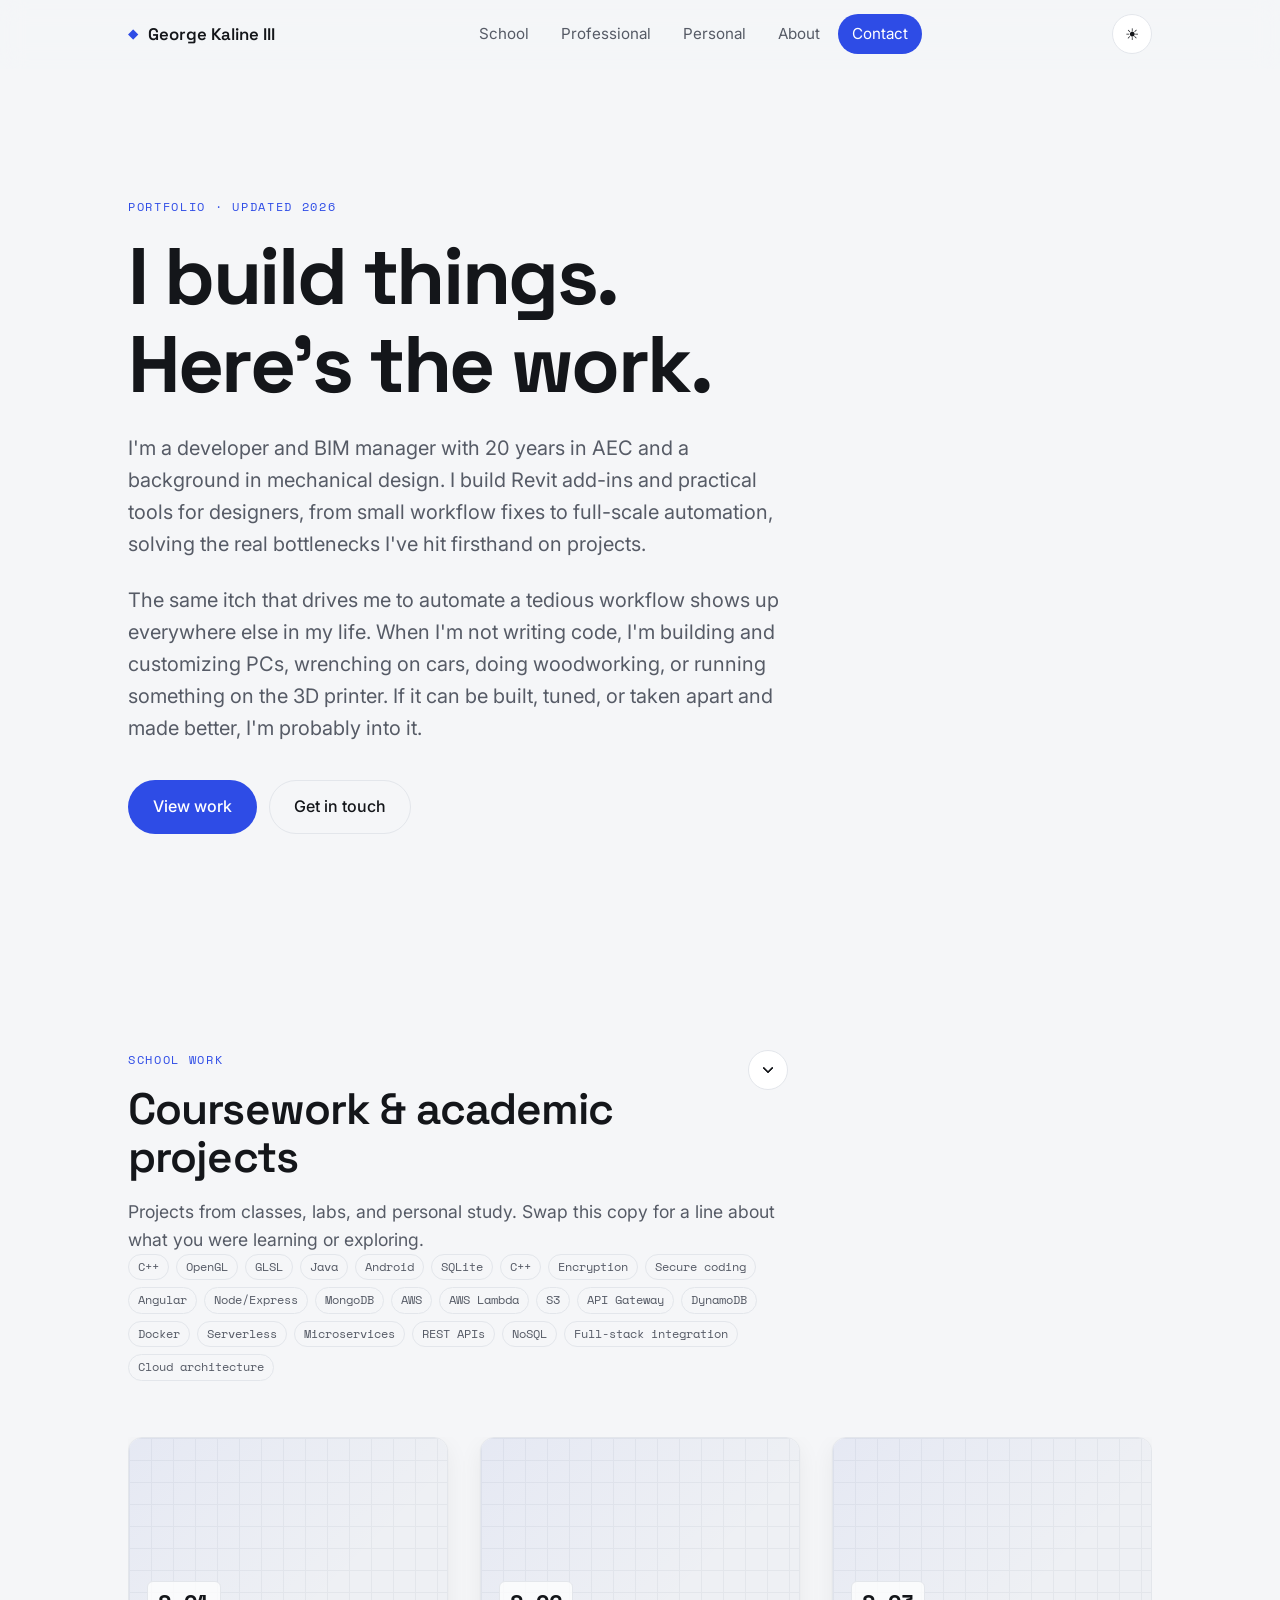
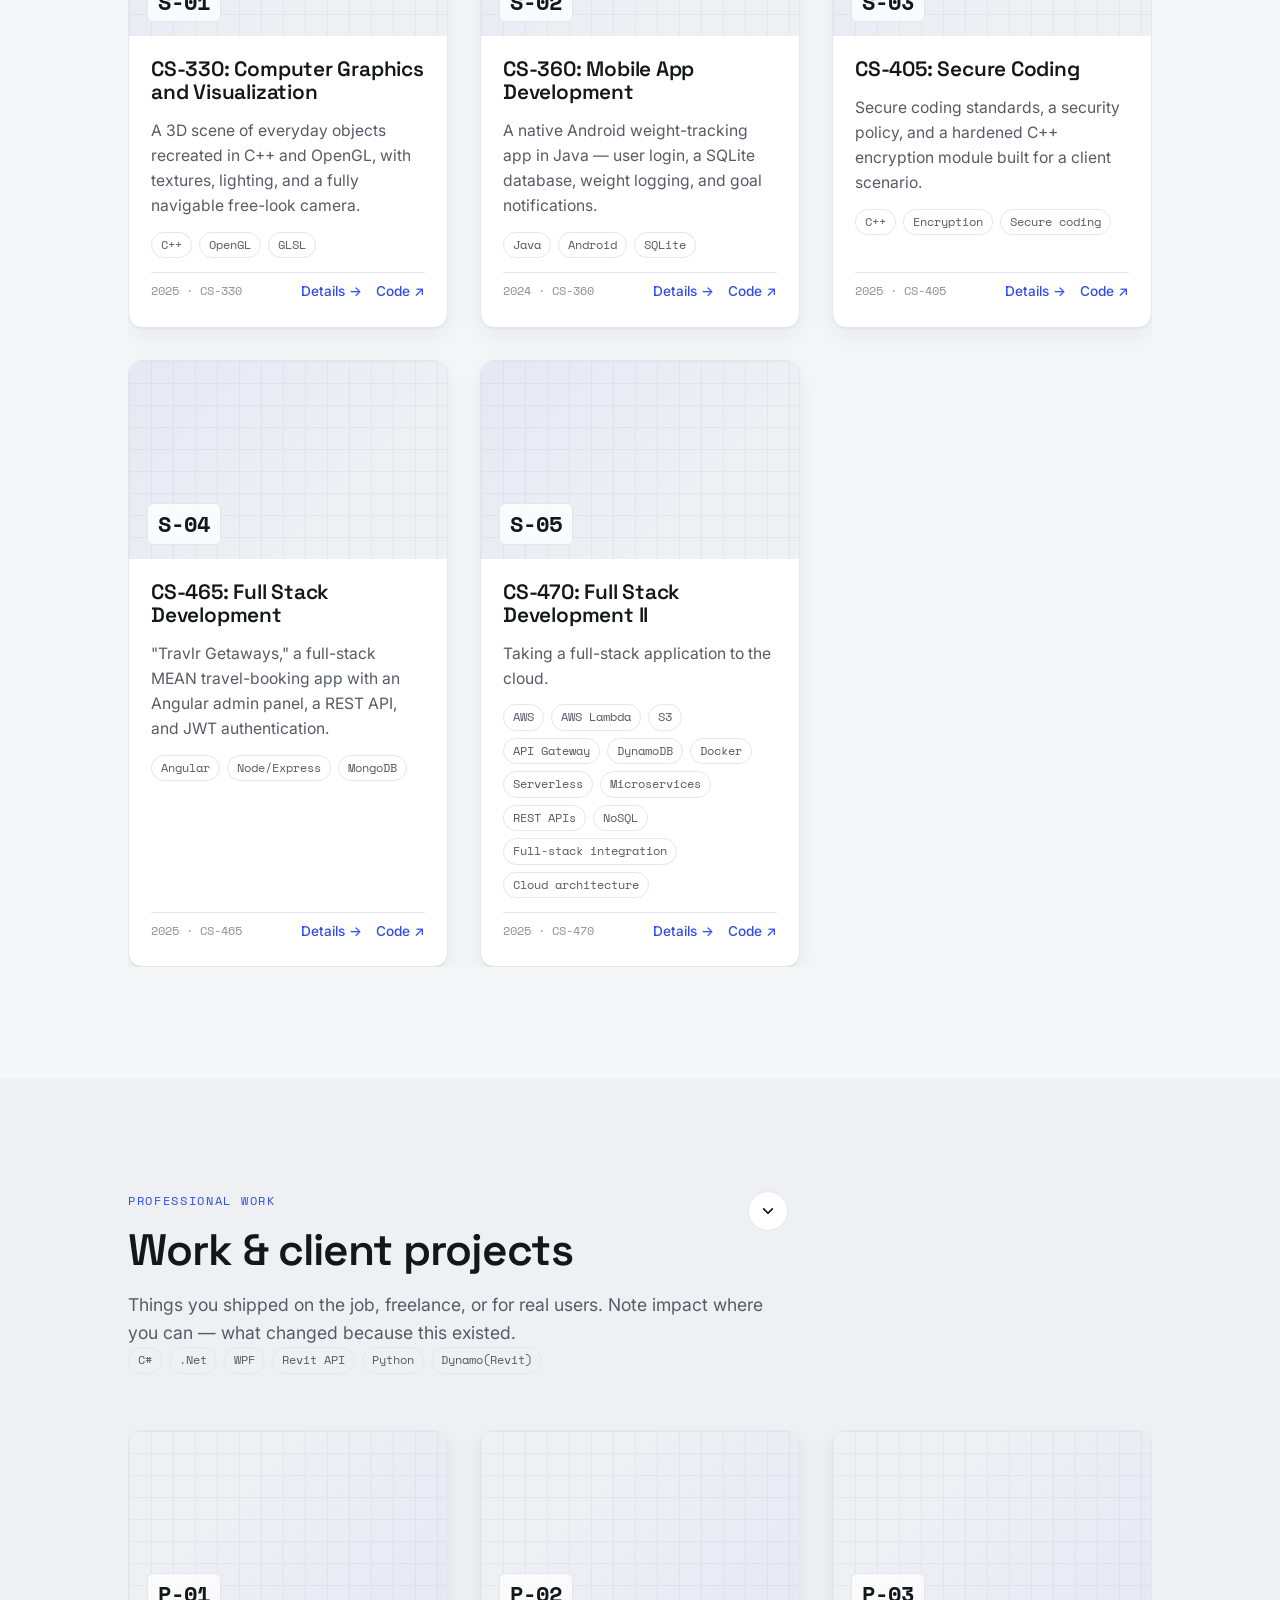
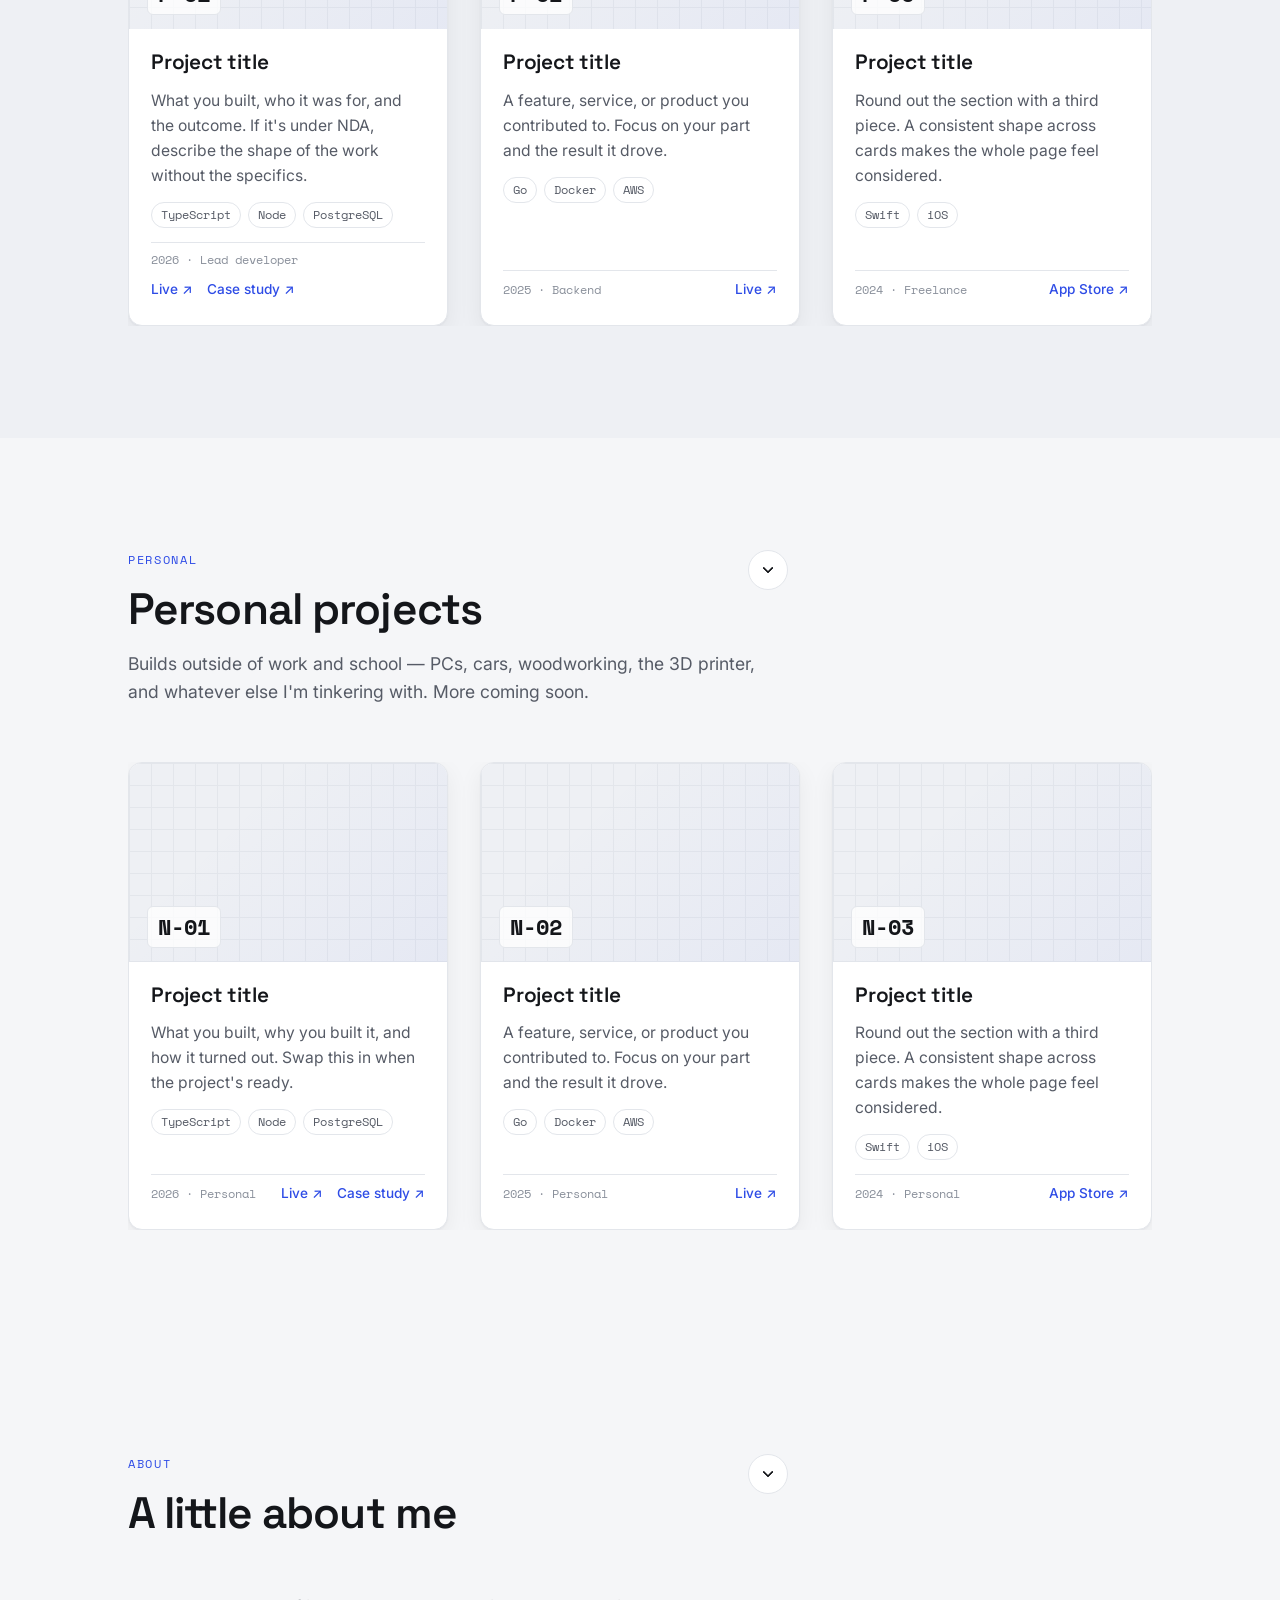
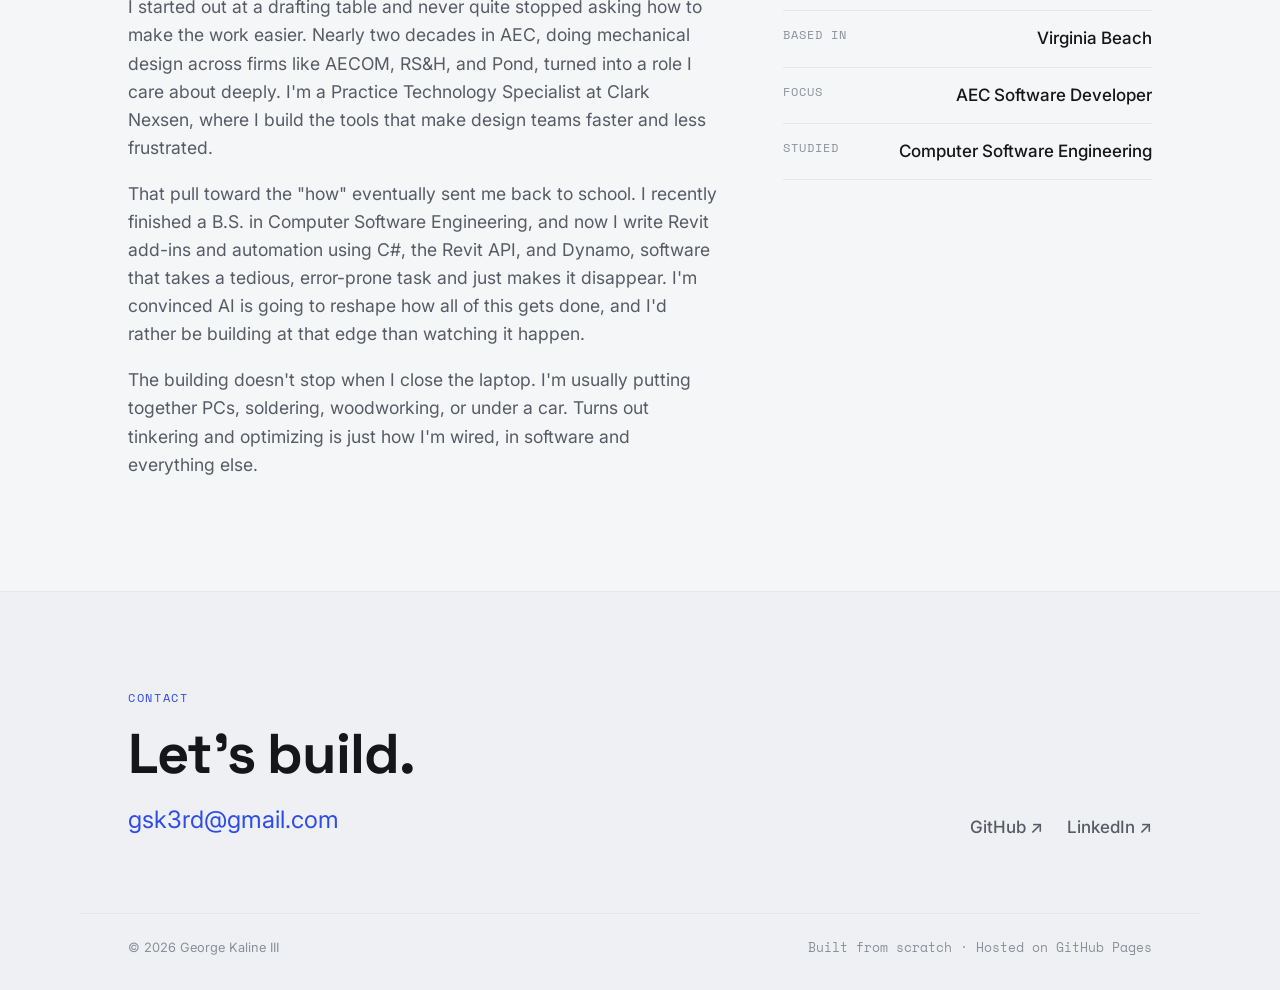
==== commit 99b3daac: "Update index.html" ====
--- a/index.html
+++ b/index.html
@@ -306,6 +306,14 @@
             Things you shipped on the job, freelance, or for real users. Note
             impact where you can — what changed because this existed.
           </p>
+            <ul class="tags" aria-label="Tech used">
+              <li>C#</li>
+              <li>.Net</li>
+              <li>WPF</li>
+              <li>Revit API</li>
+              <li>Python</li>
+              <li>Dynamo(Revit)</li>
+            </ul>
         </header>
 
         <div class="section-panel" id="professional-panel">
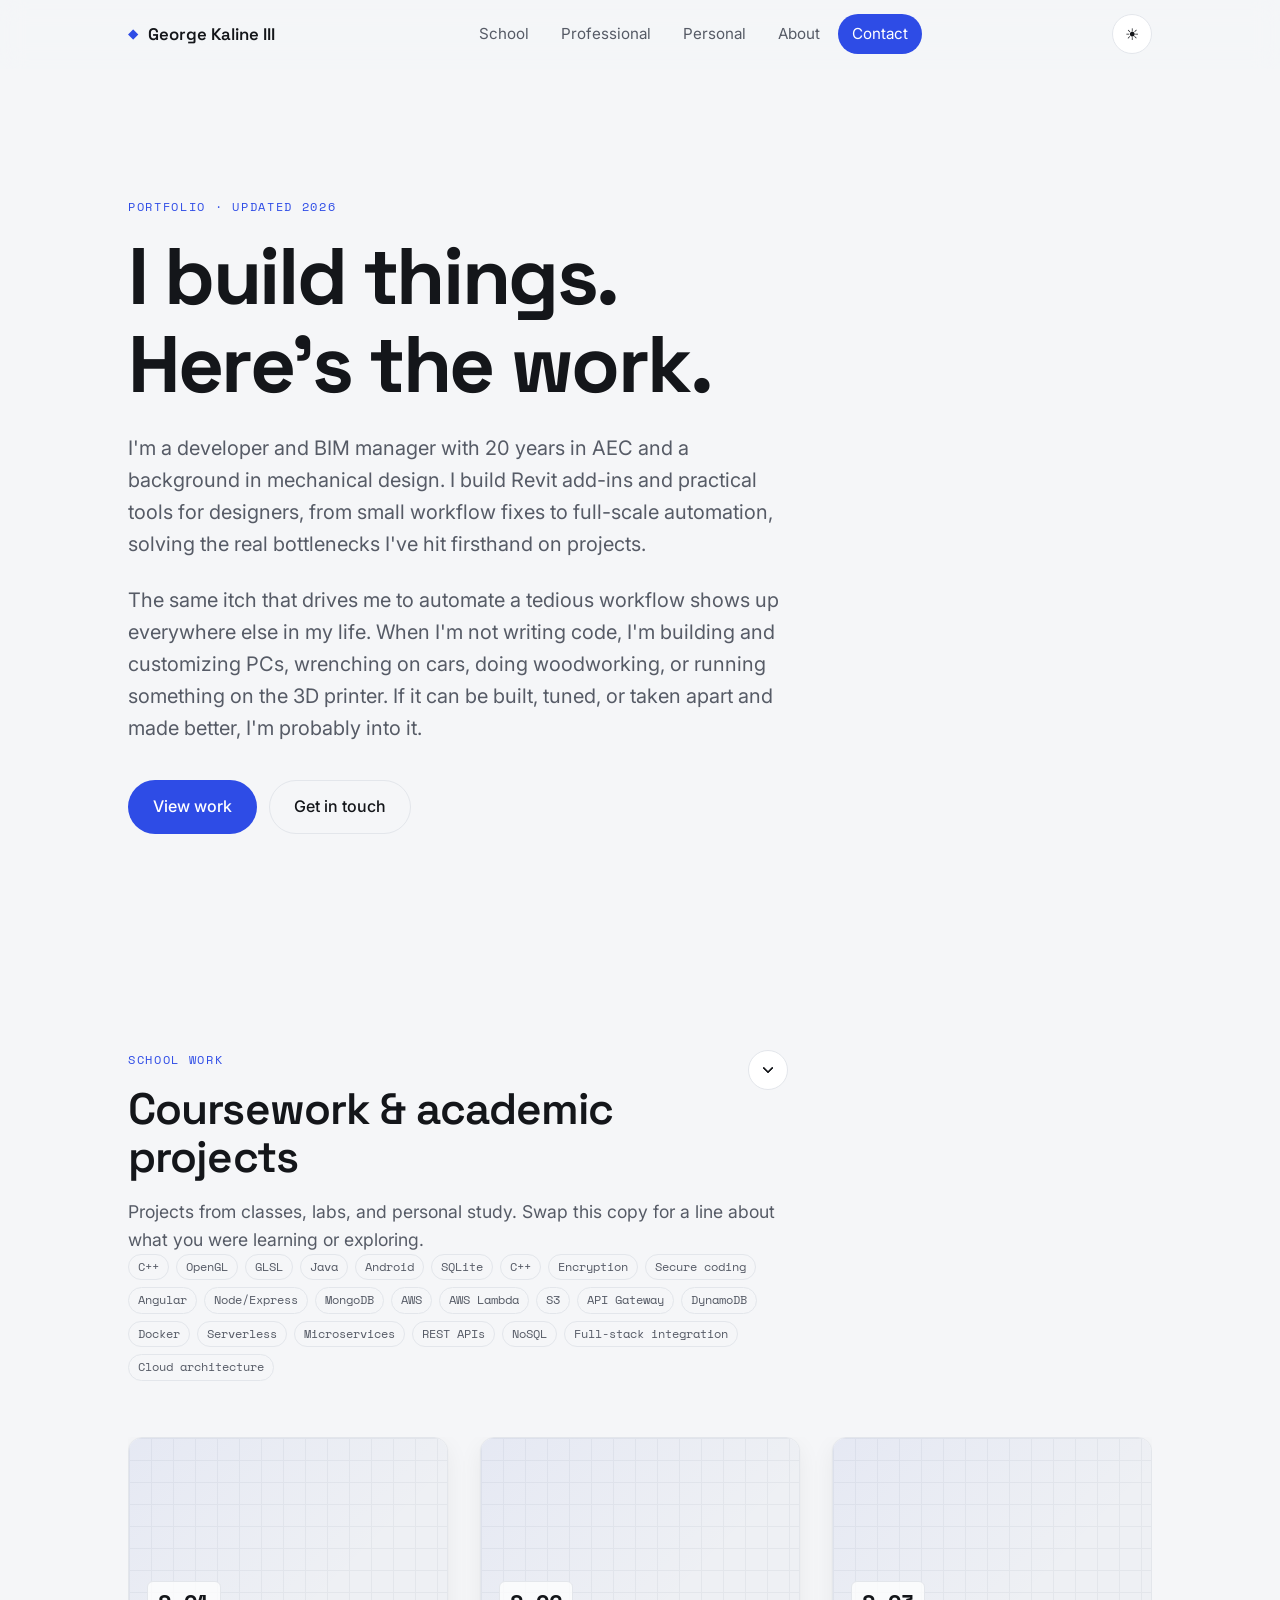
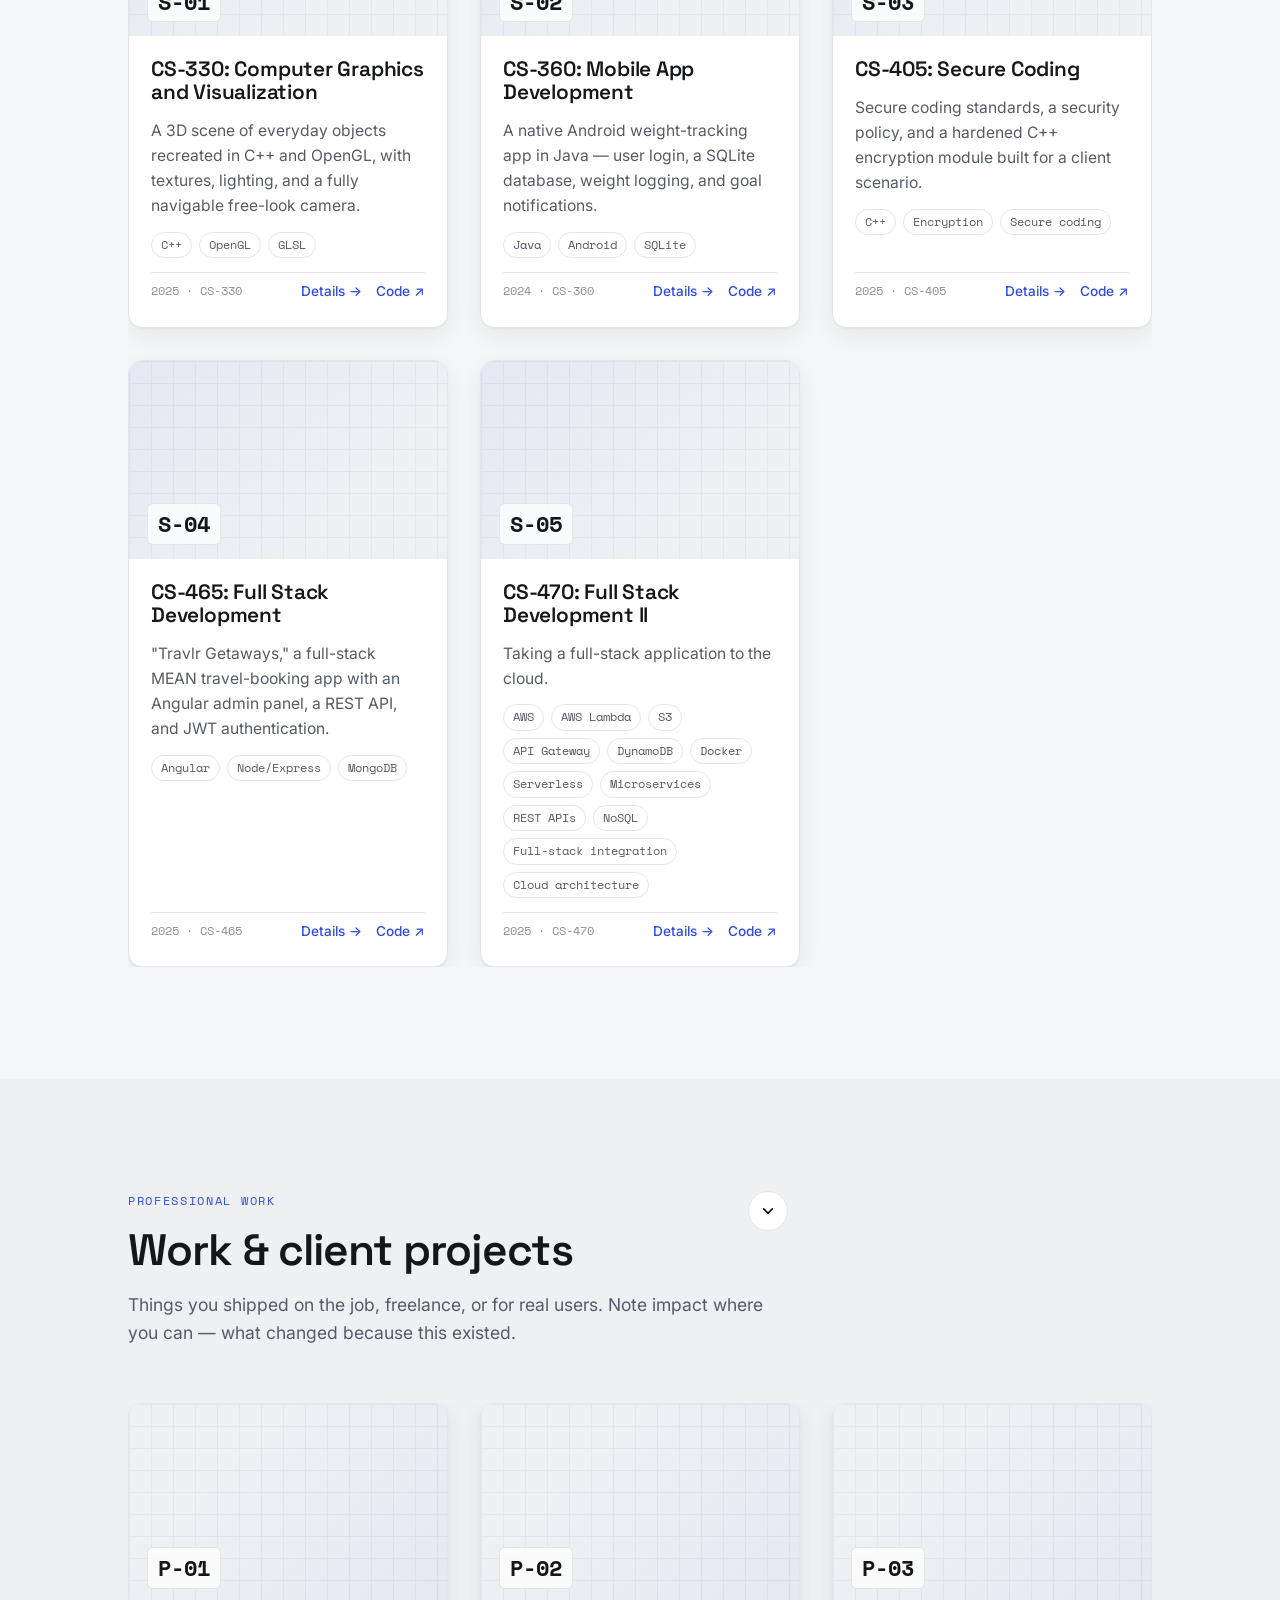
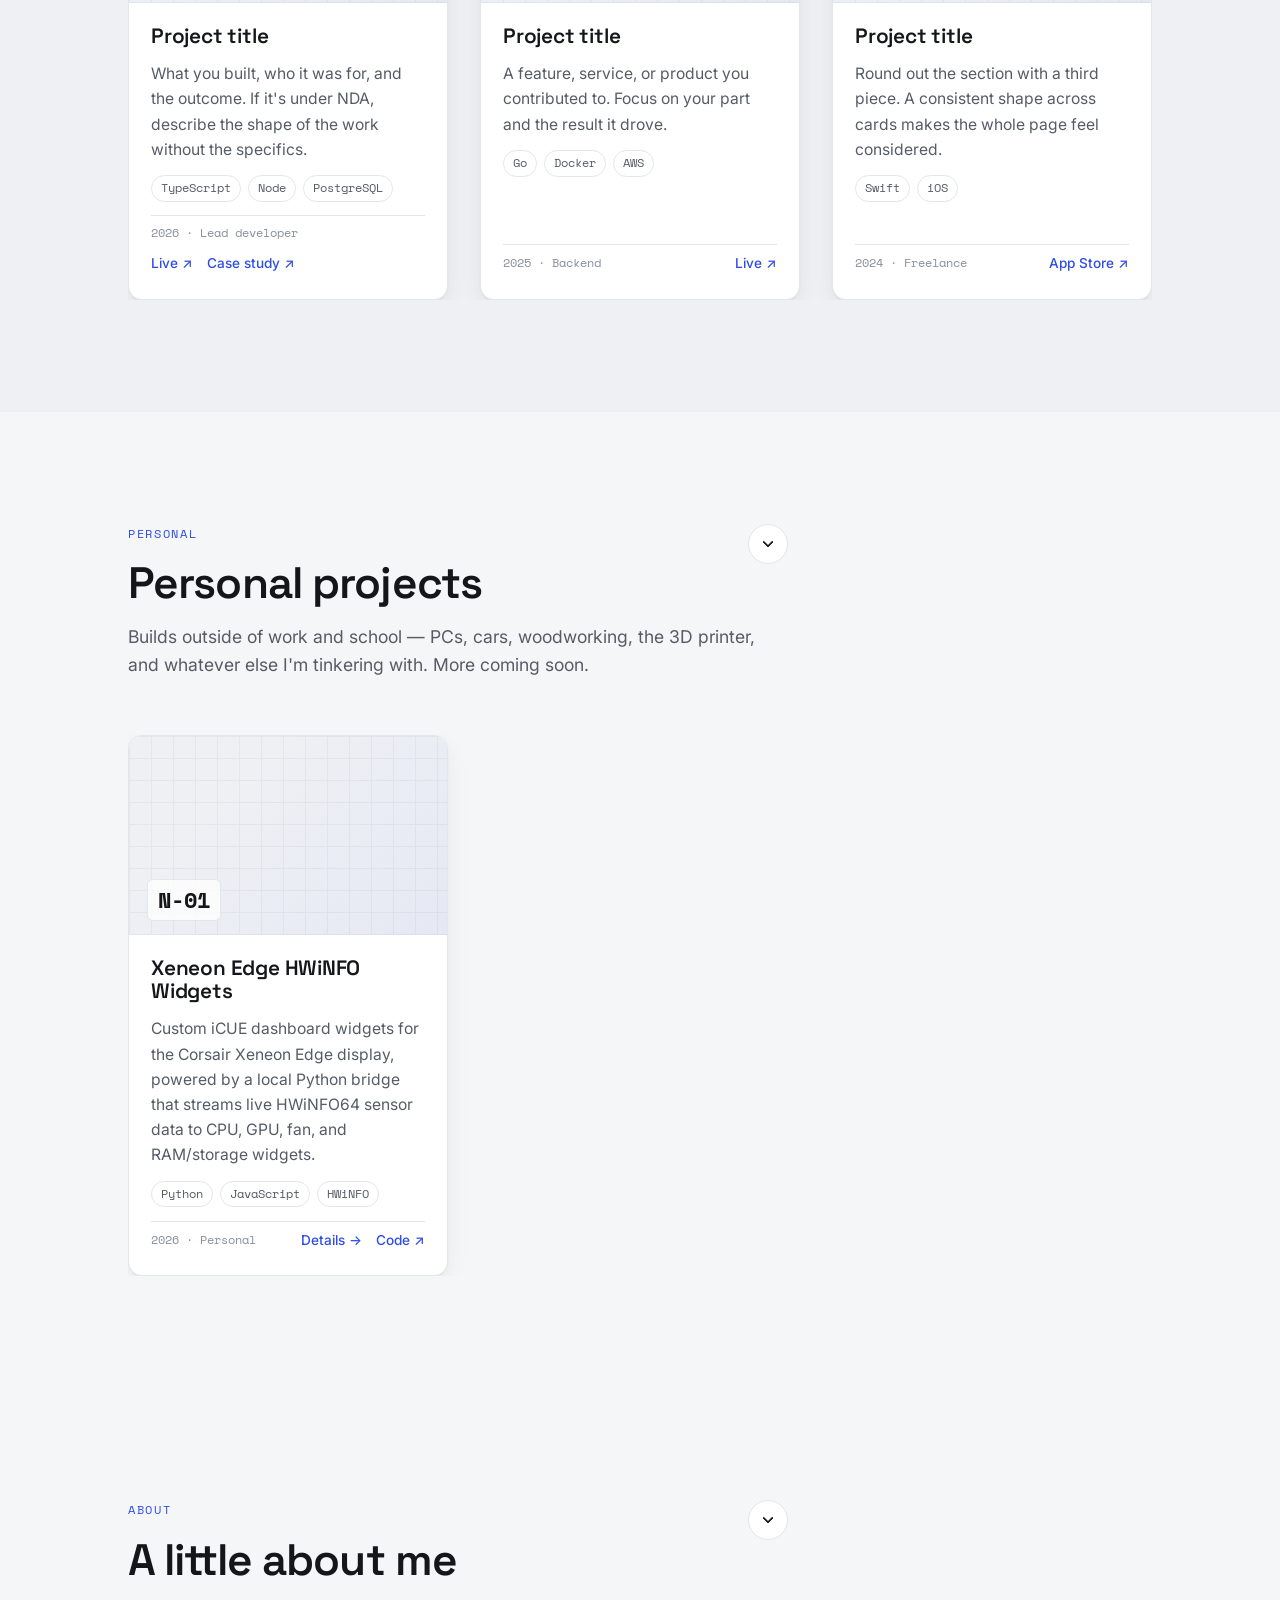
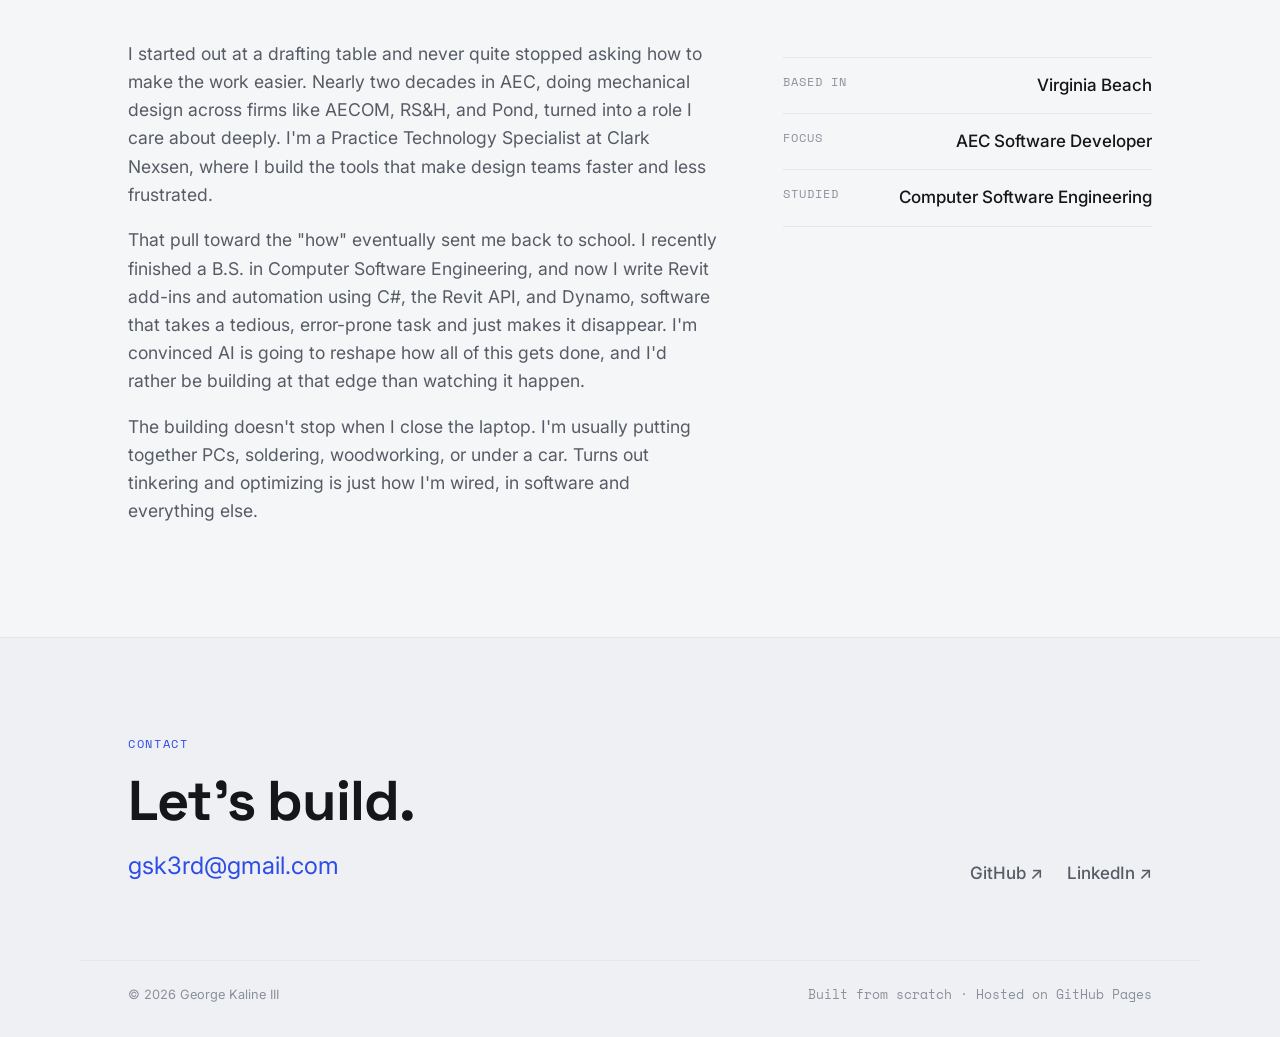
==== commit ec48976c: "Add personal project page for Xeneon Edge HWiNFO Widgets Fills in the first Personal section card wi" ====
--- a/index.html
+++ b/index.html
@@ -306,14 +306,6 @@
             Things you shipped on the job, freelance, or for real users. Note
             impact where you can — what changed because this existed.
           </p>
-            <ul class="tags" aria-label="Tech used">
-              <li>C#</li>
-              <li>.Net</li>
-              <li>WPF</li>
-              <li>Revit API</li>
-              <li>Python</li>
-              <li>Dynamo(Revit)</li>
-            </ul>
         </header>
 
         <div class="section-panel" id="professional-panel">
@@ -429,72 +421,26 @@
         <div class="section-panel-inner">
         <div class="grid">
           <article class="card" data-reveal>
-            <a class="card-cover card-cover--pro" href="#" aria-label="Open project">
+            <a class="card-cover card-cover--pro" href="corsair-hw-widget.html" aria-label="Open Xeneon Edge HWiNFO Widgets project page">
               <span class="card-id">N-01</span>
             </a>
             <div class="card-body">
-              <h3 class="card-title">Project title</h3>
-              <p class="card-desc">
-                What you built, why you built it, and how it turned out. Swap
-                this in when the project's ready.
-              </p>
-              <ul class="tags" aria-label="Tech used">
-                <li>TypeScript</li>
-                <li>Node</li>
-                <li>PostgreSQL</li>
+              <h3 class="card-title">Xeneon Edge HWiNFO Widgets</h3>
+              <p class="card-desc">
+                Custom iCUE dashboard widgets for the Corsair Xeneon Edge
+                display, powered by a local Python bridge that streams live
+                HWiNFO64 sensor data to CPU, GPU, fan, and RAM/storage widgets.
+              </p>
+              <ul class="tags" aria-label="Tech used">
+                <li>Python</li>
+                <li>JavaScript</li>
+                <li>HWiNFO</li>
               </ul>
               <div class="card-foot">
                 <span class="card-meta">2026 · Personal</span>
                 <span class="card-links">
-                  <a href="#">Live ↗</a>
-                  <a href="#">Case study ↗</a>
-                </span>
-              </div>
-            </div>
-          </article>
-
-          <article class="card" data-reveal>
-            <a class="card-cover card-cover--pro" href="#" aria-label="Open project">
-              <span class="card-id">N-02</span>
-            </a>
-            <div class="card-body">
-              <h3 class="card-title">Project title</h3>
-              <p class="card-desc">
-                A feature, service, or product you contributed to. Focus on your
-                part and the result it drove.
-              </p>
-              <ul class="tags" aria-label="Tech used">
-                <li>Go</li>
-                <li>Docker</li>
-                <li>AWS</li>
-              </ul>
-              <div class="card-foot">
-                <span class="card-meta">2025 · Personal</span>
-                <span class="card-links">
-                  <a href="#">Live ↗</a>
-                </span>
-              </div>
-            </div>
-          </article>
-
-          <article class="card" data-reveal>
-            <a class="card-cover card-cover--pro" href="#" aria-label="Open project">
-              <span class="card-id">N-03</span>
-            </a>
-            <div class="card-body">
-              <h3 class="card-title">Project title</h3>
-              <p class="card-desc">
-                Round out the section with a third piece. A consistent shape
-                across cards makes the whole page feel considered.
-              </p>
-              <ul class="tags" aria-label="Tech used">
-                <li>Swift</li>
-                <li>iOS</li>
-              </ul>
-              <div class="card-foot">
-                <span class="card-meta">2024 · Personal</span>
-                <span class="card-links">
-                  <a href="#">App Store ↗</a>
+                  <a href="corsair-hw-widget.html">Details →</a>
+                  <a href="https://github.com/bmoreawesom3/corsair_HW_widget" target="_blank" rel="noopener">Code ↗</a>
                 </span>
               </div>
             </div>
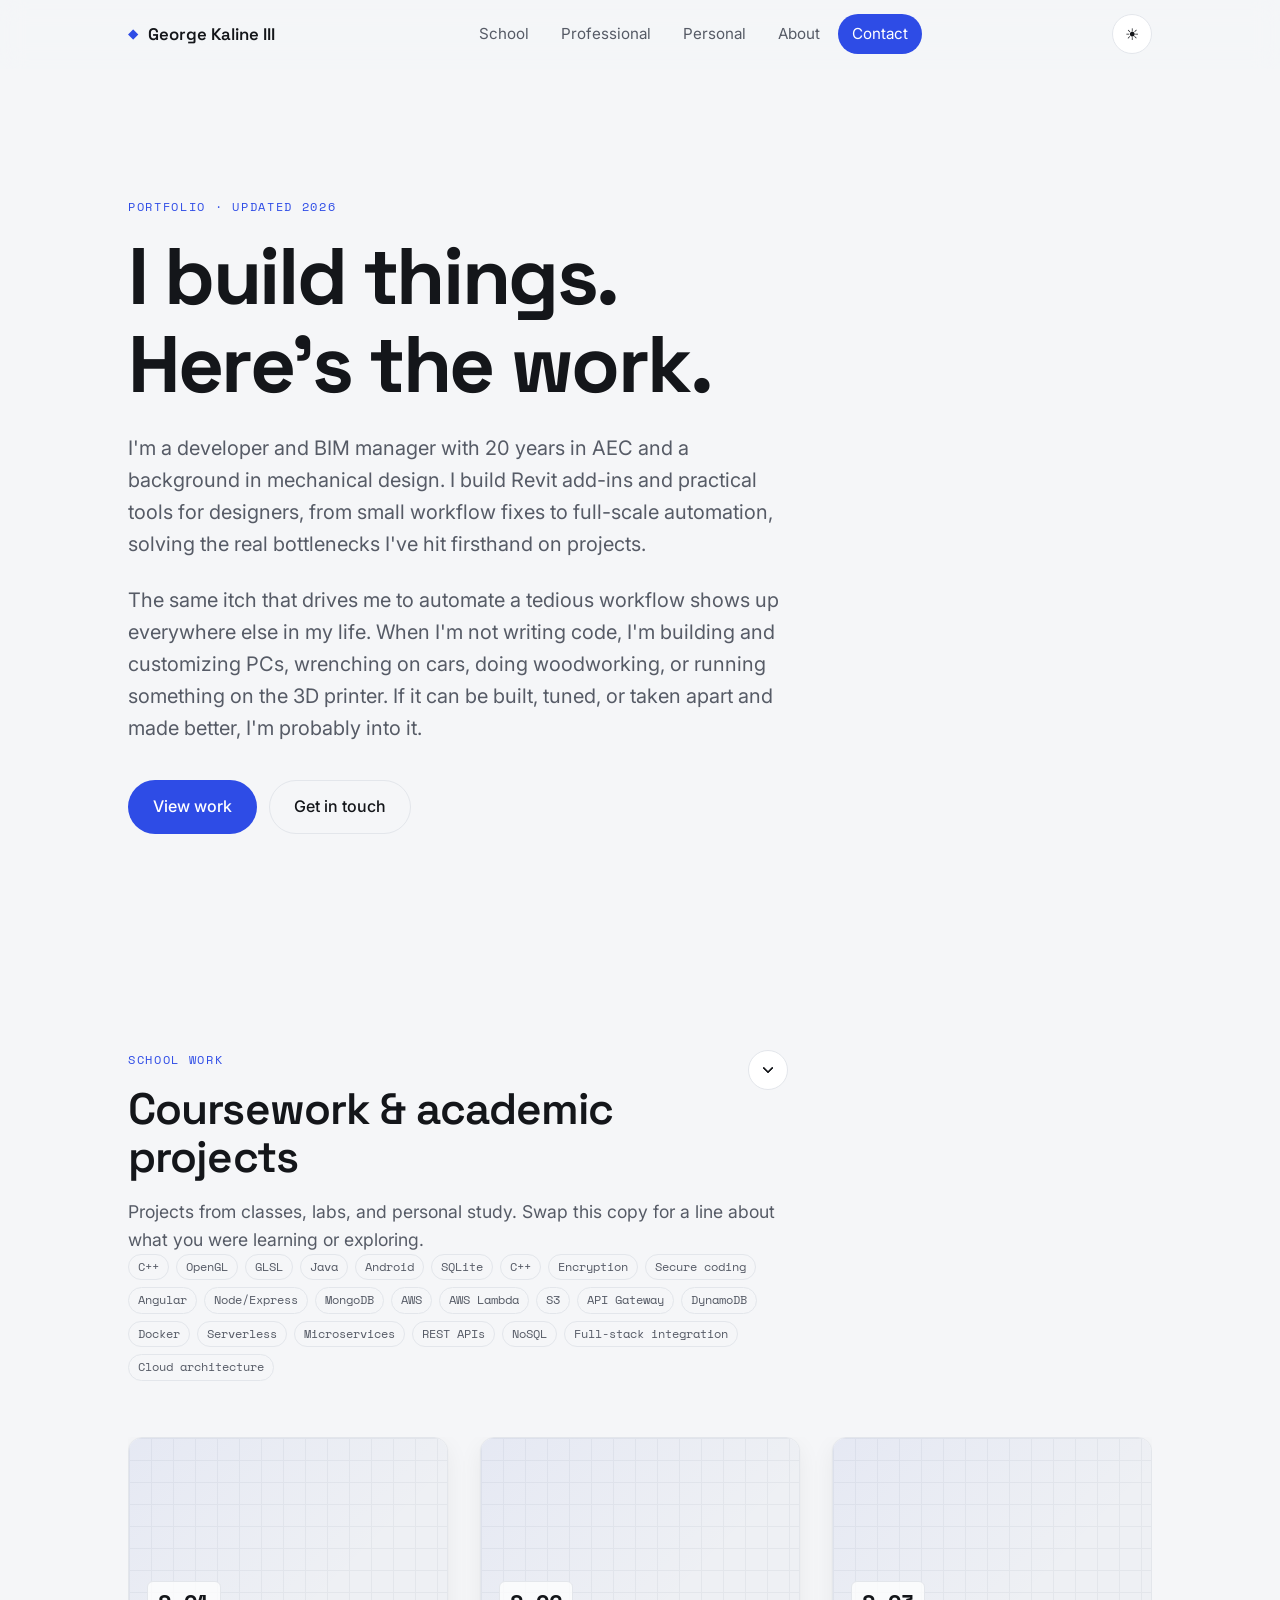
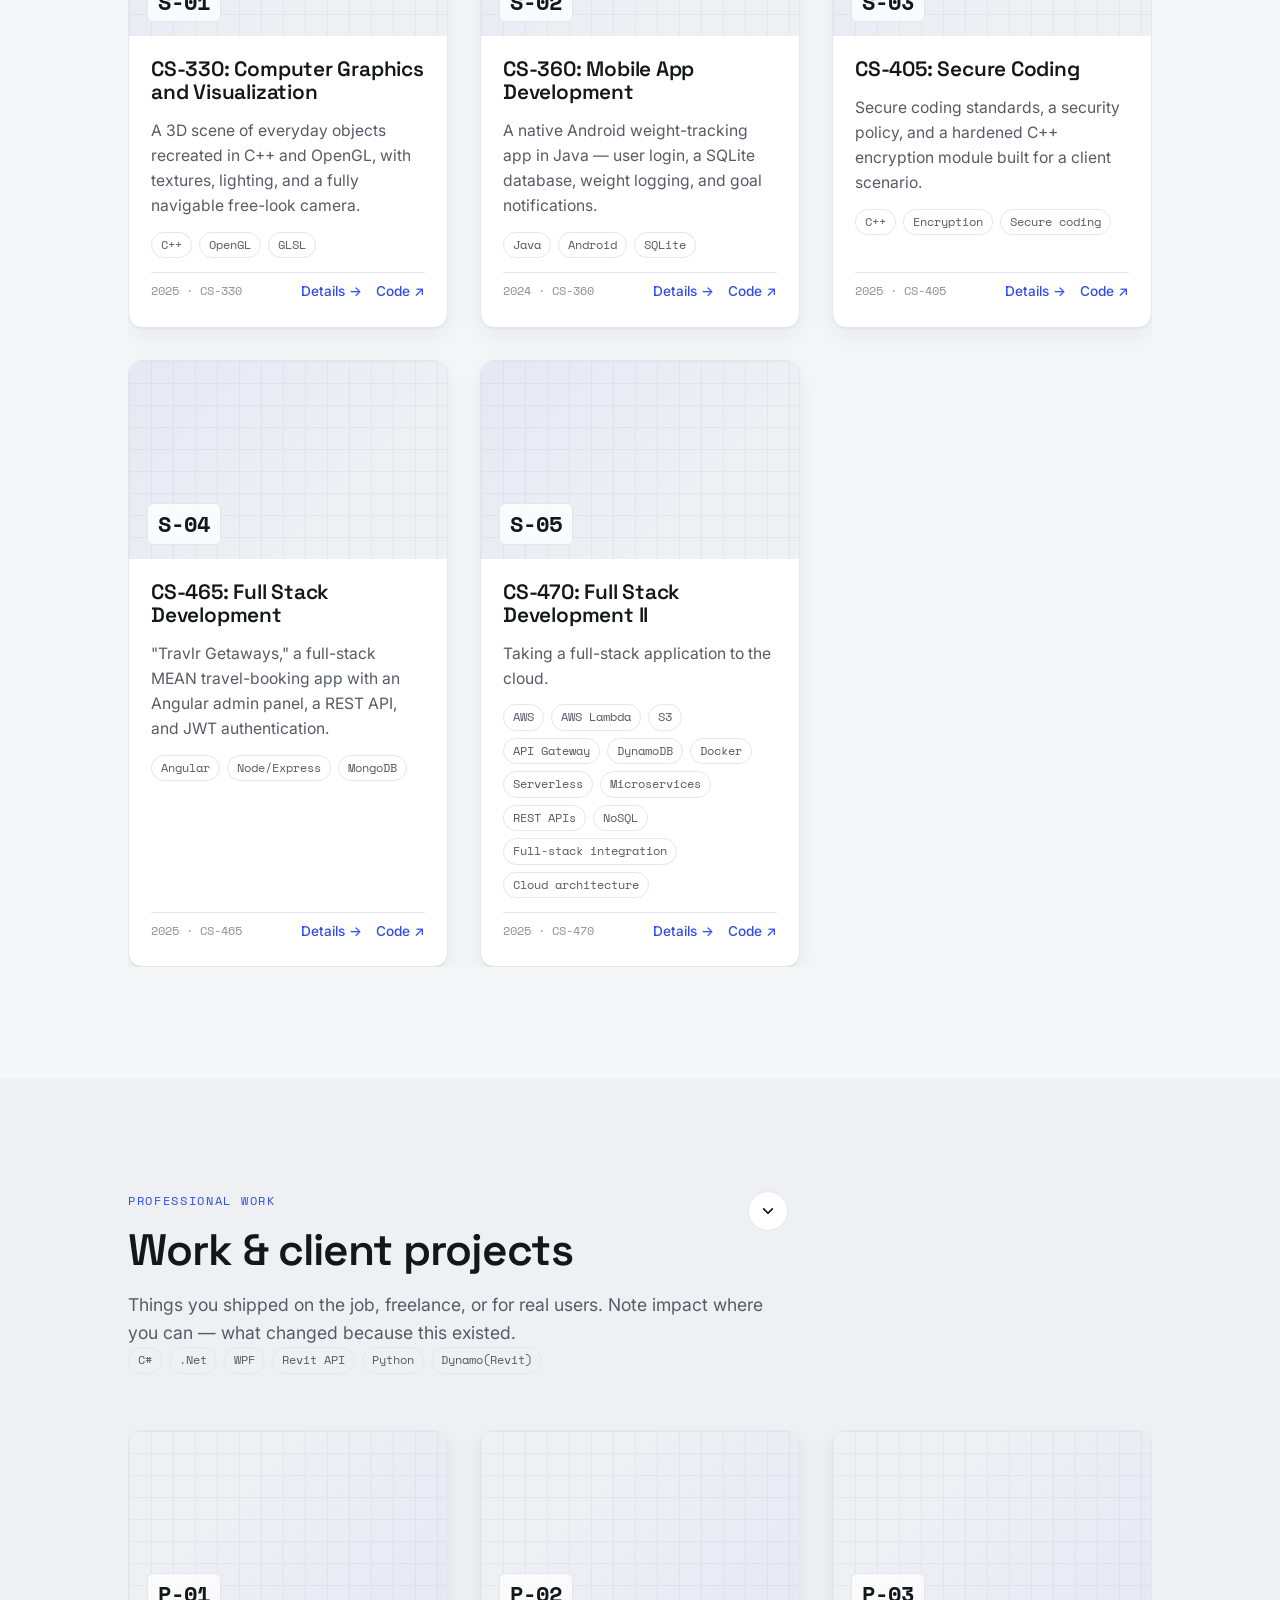
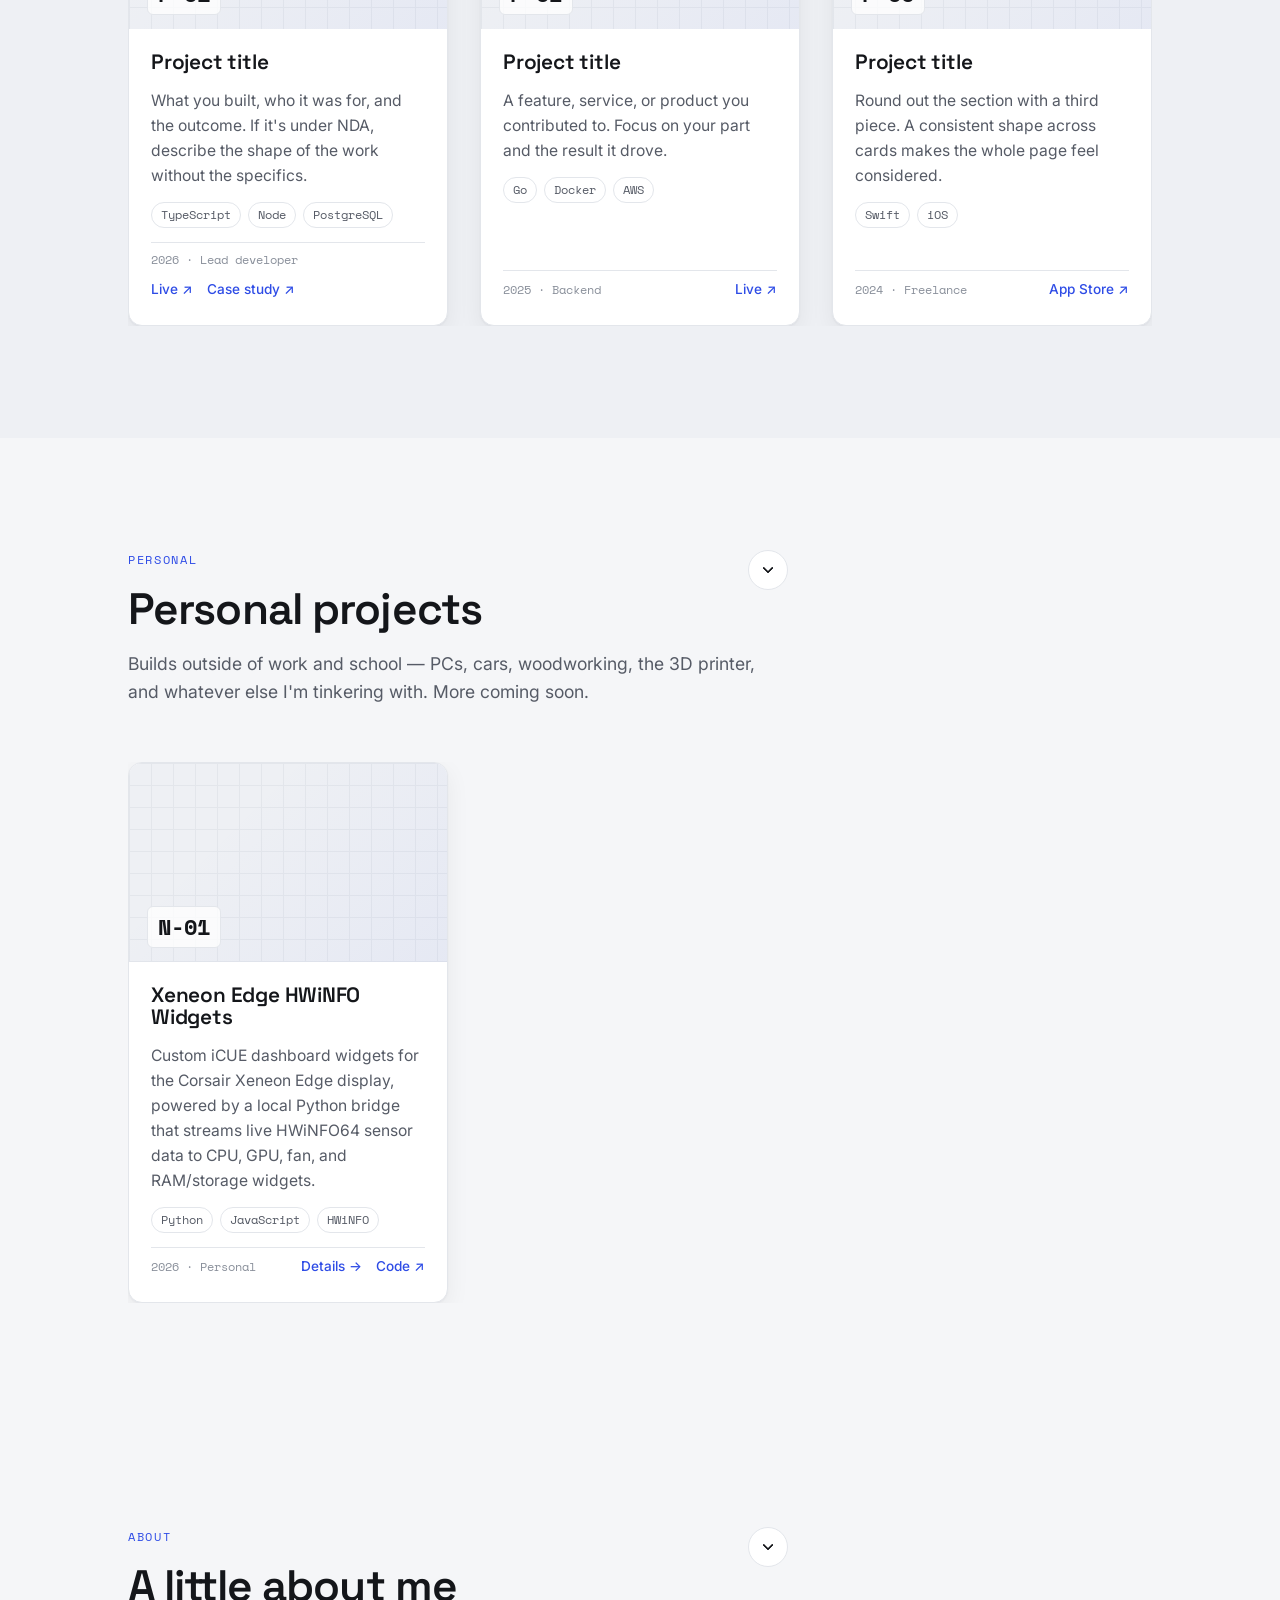
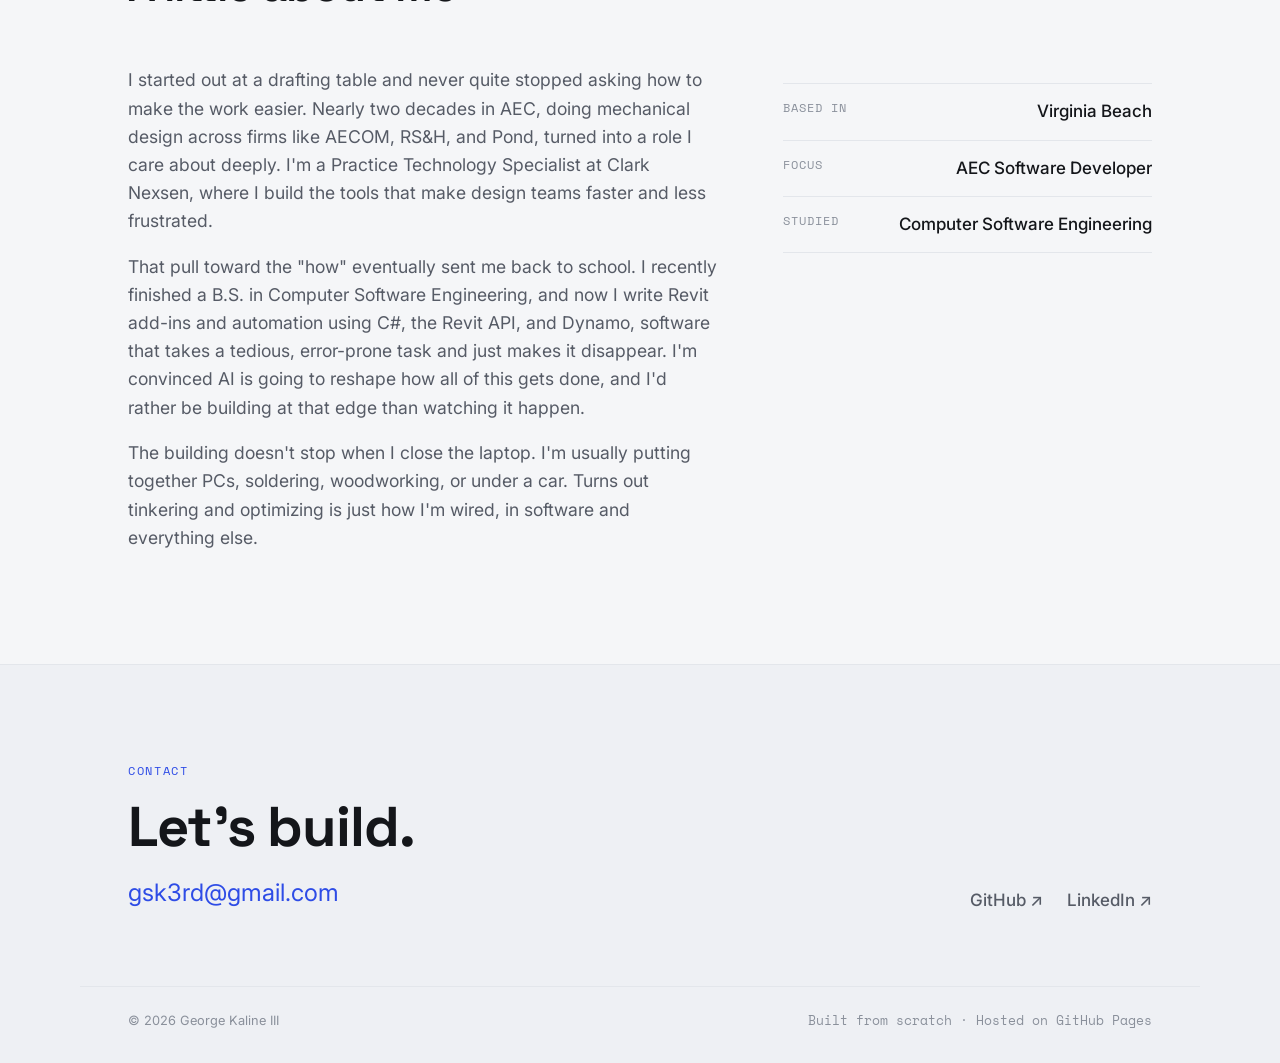
==== commit da0e789f: "Merge branch 'main' of https://github.com/bmoreawesom3/github.io" ====
--- a/index.html
+++ b/index.html
@@ -306,6 +306,14 @@
             Things you shipped on the job, freelance, or for real users. Note
             impact where you can — what changed because this existed.
           </p>
+            <ul class="tags" aria-label="Tech used">
+              <li>C#</li>
+              <li>.Net</li>
+              <li>WPF</li>
+              <li>Revit API</li>
+              <li>Python</li>
+              <li>Dynamo(Revit)</li>
+            </ul>
         </header>
 
         <div class="section-panel" id="professional-panel">
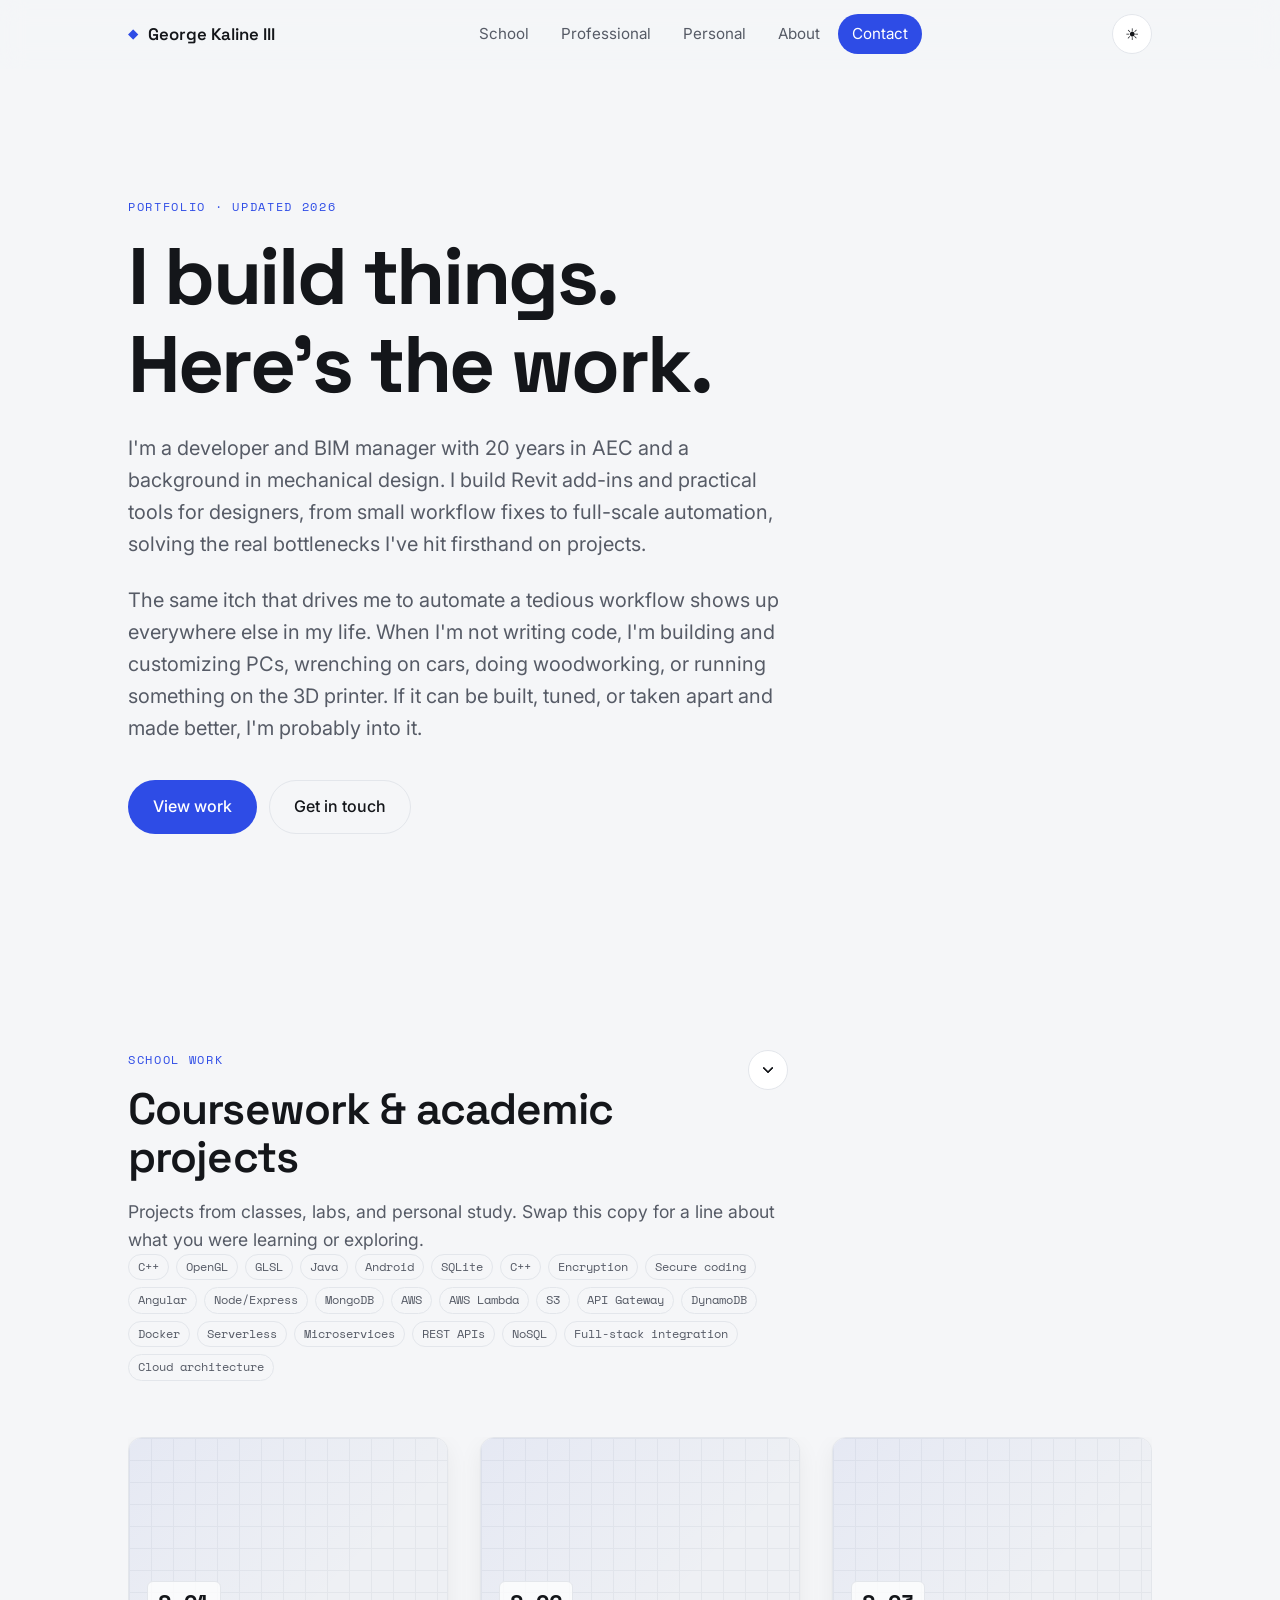
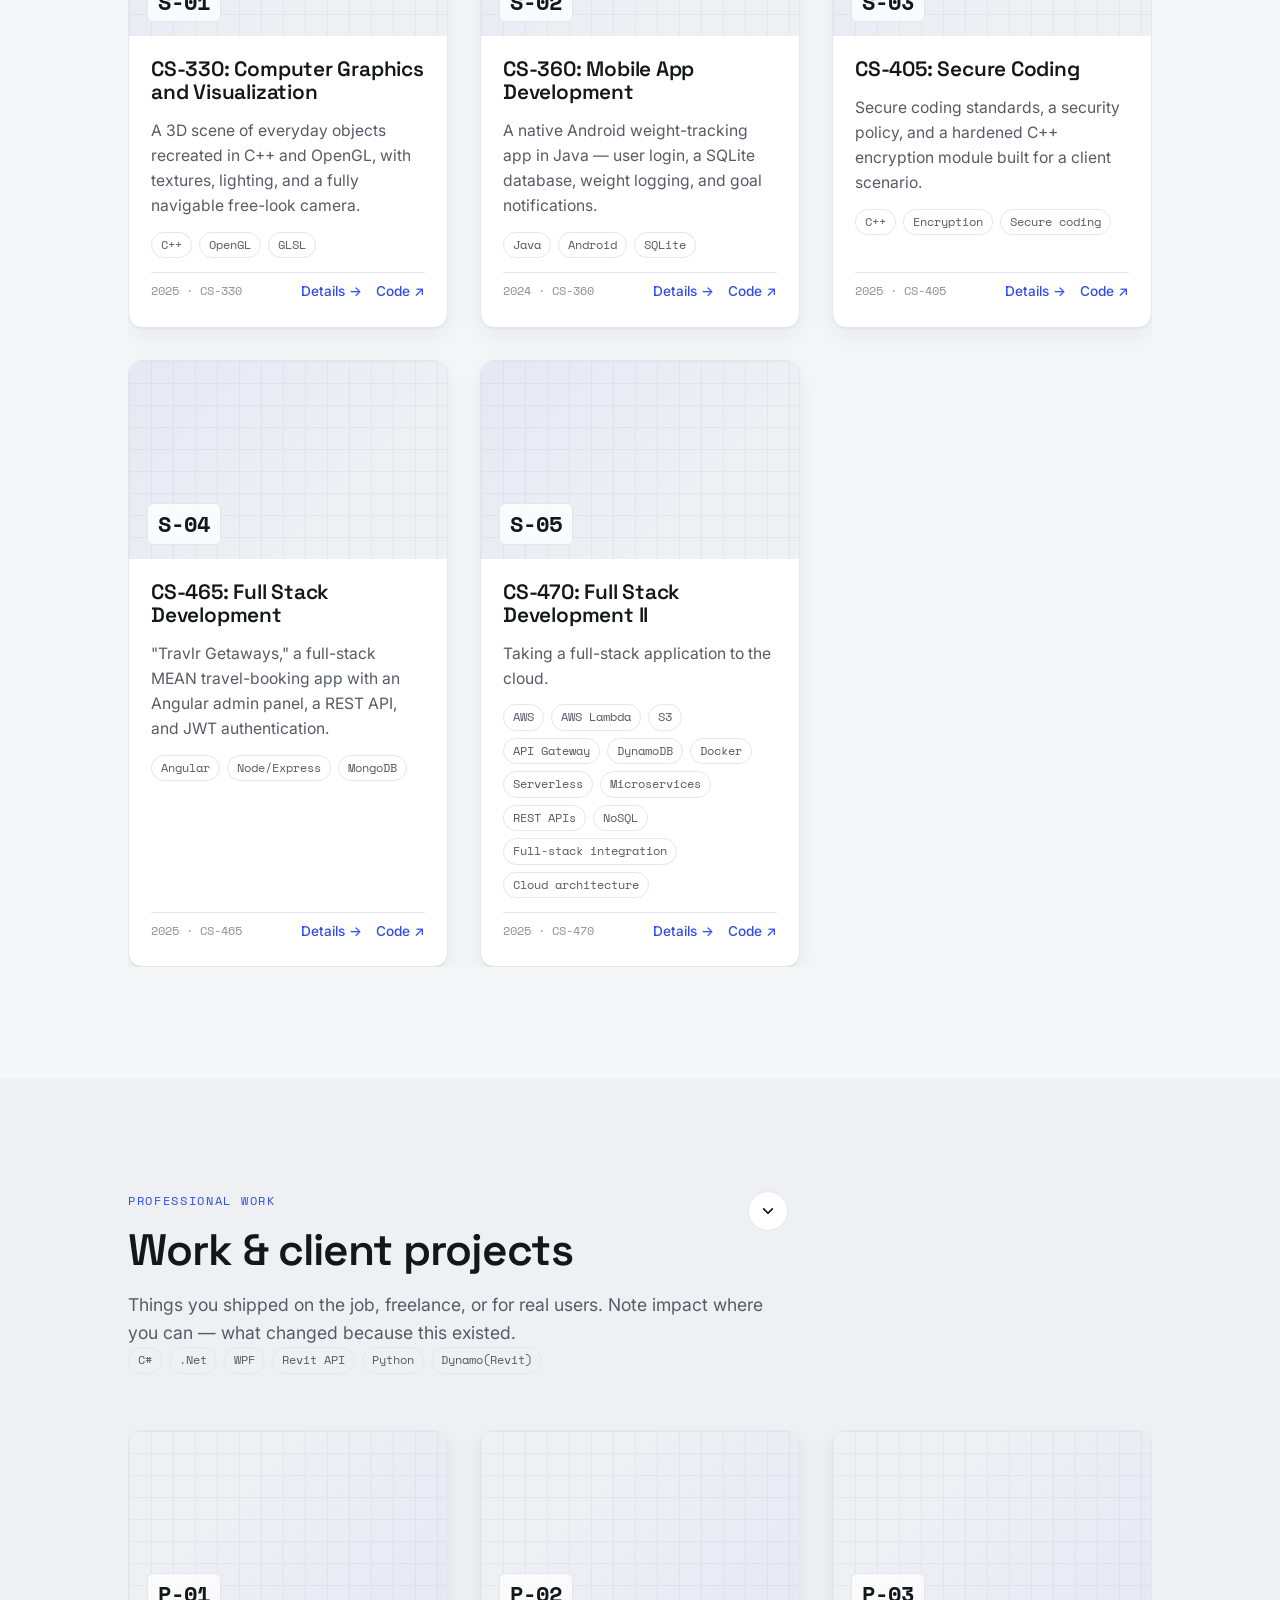
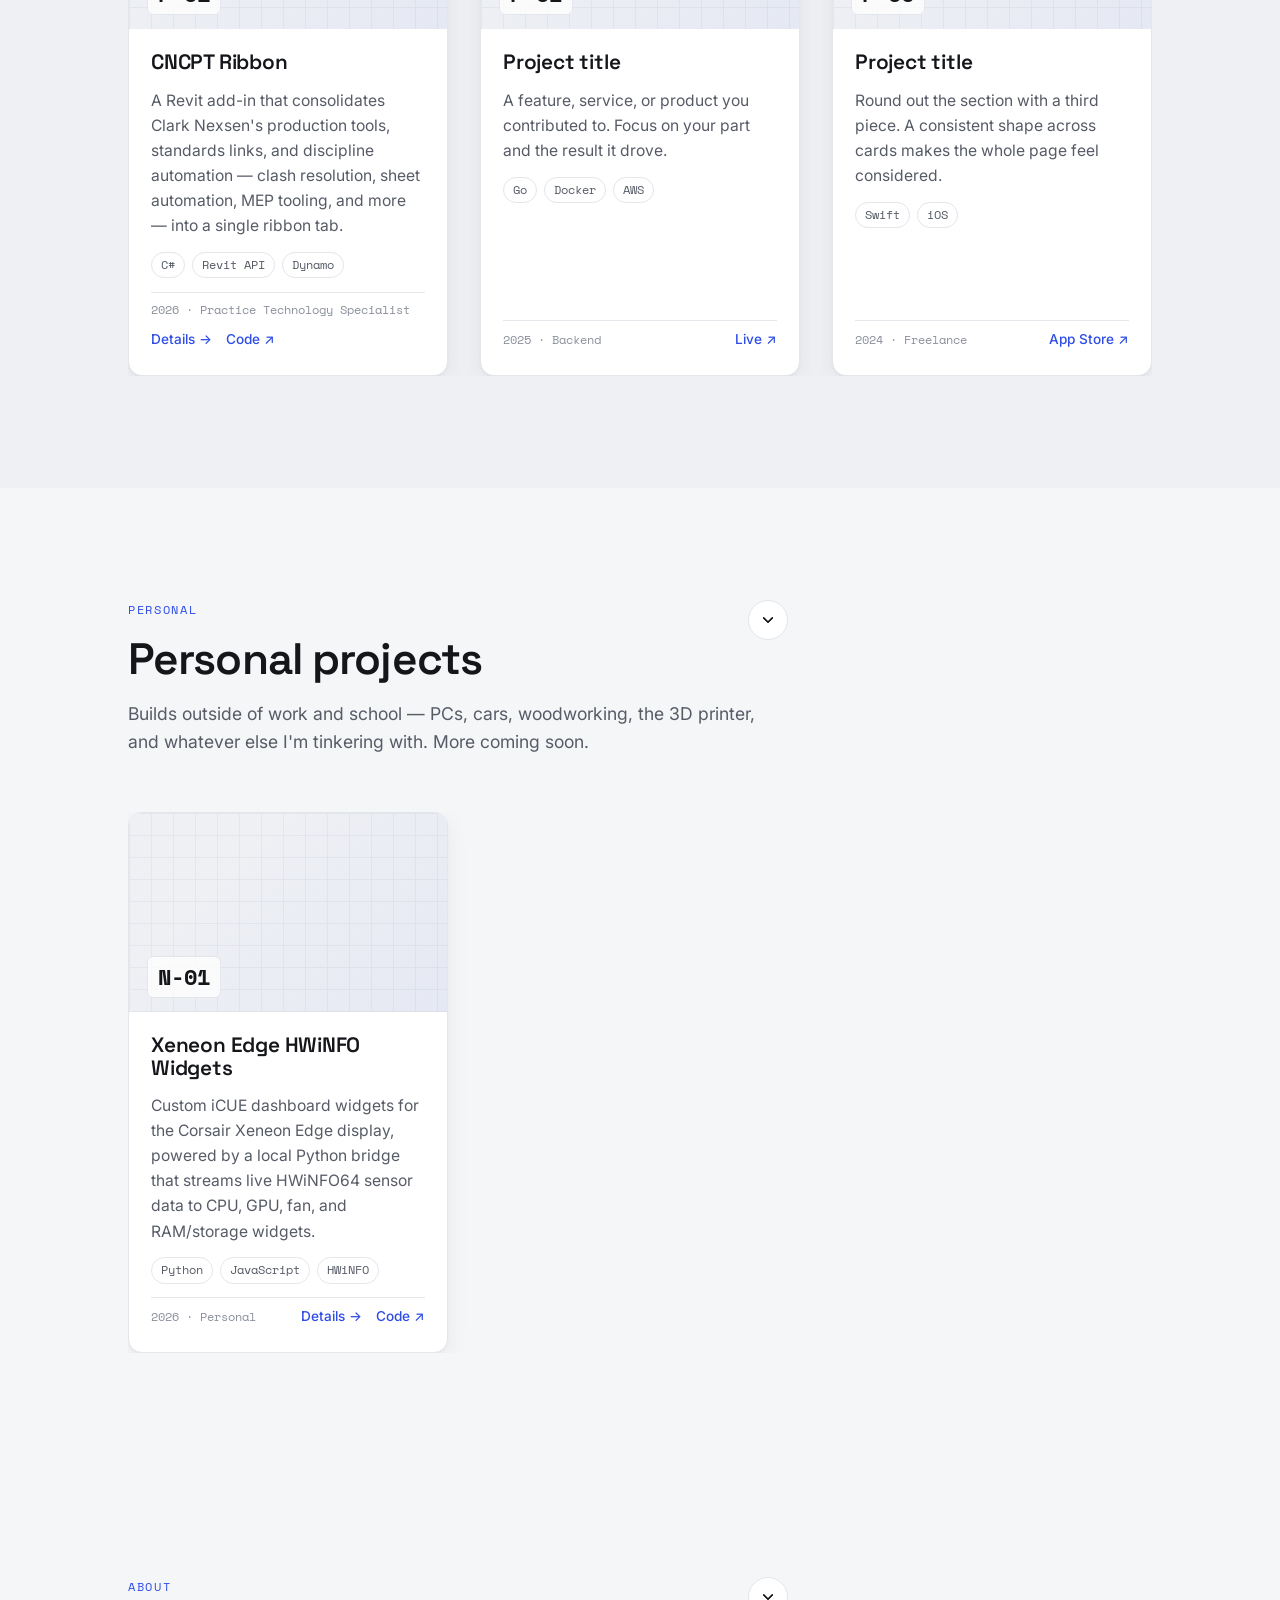
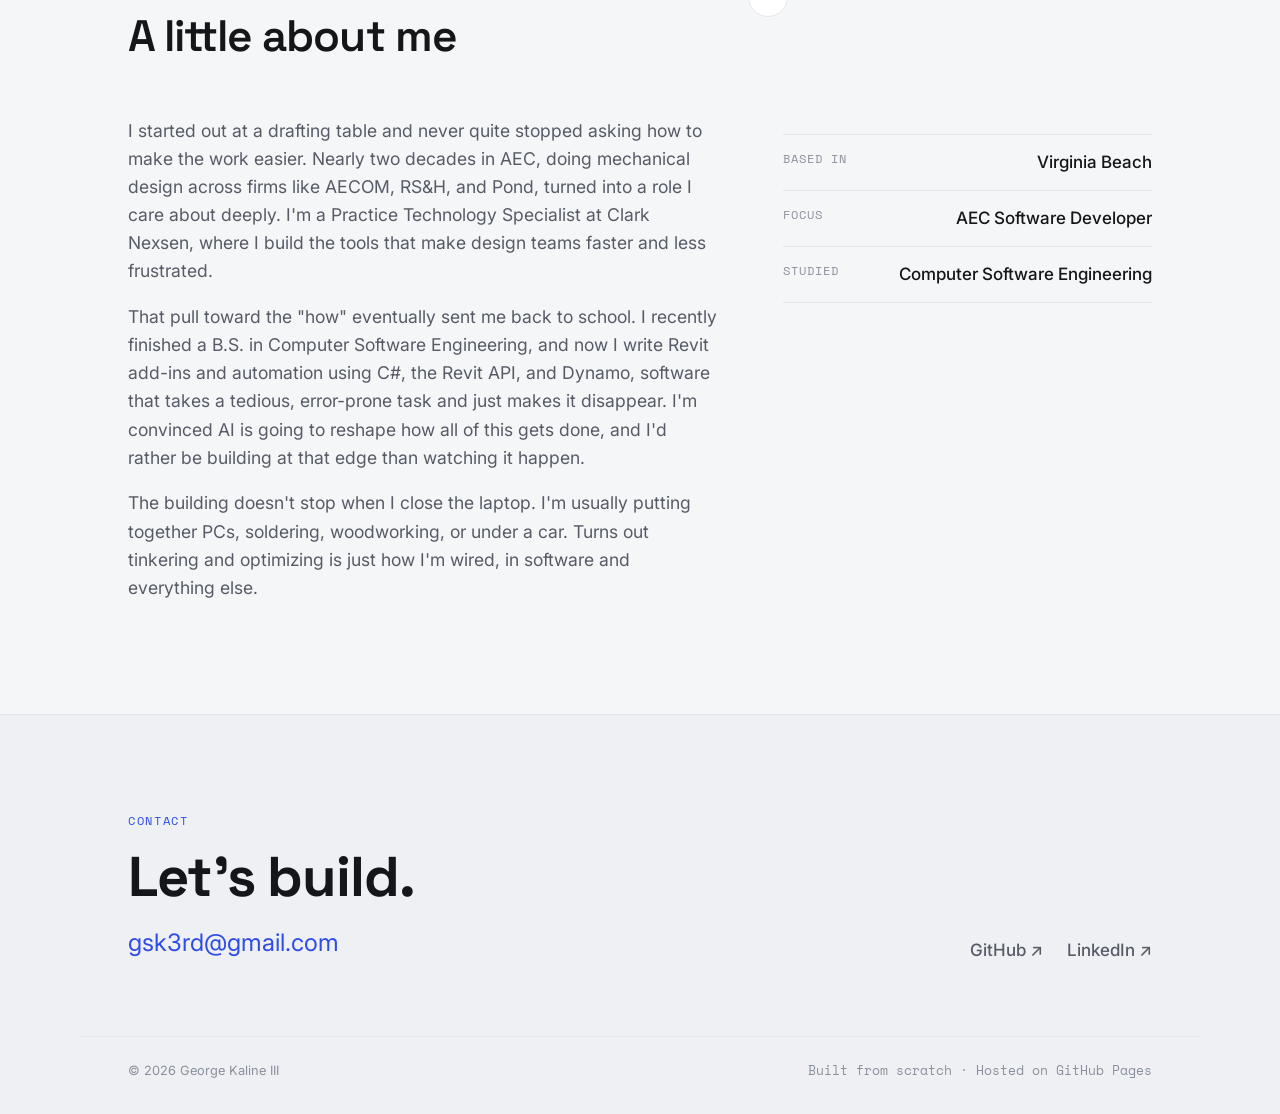
==== commit 7dedd672: "Add professional project page for CNCPT Ribbon Revit add-in" ====
--- a/index.html
+++ b/index.html
@@ -320,25 +320,27 @@
         <div class="section-panel-inner">
         <div class="grid">
           <article class="card" data-reveal>
-            <a class="card-cover card-cover--pro" href="#" aria-label="Open project">
+            <a class="card-cover card-cover--pro" href="cncpt-ribbon.html" aria-label="Open CNCPT Ribbon project page">
               <span class="card-id">P-01</span>
             </a>
             <div class="card-body">
-              <h3 class="card-title">Project title</h3>
-              <p class="card-desc">
-                What you built, who it was for, and the outcome. If it's under
-                NDA, describe the shape of the work without the specifics.
-              </p>
-              <ul class="tags" aria-label="Tech used">
-                <li>TypeScript</li>
-                <li>Node</li>
-                <li>PostgreSQL</li>
-              </ul>
-              <div class="card-foot">
-                <span class="card-meta">2026 · Lead developer</span>
-                <span class="card-links">
-                  <a href="#">Live ↗</a>
-                  <a href="#">Case study ↗</a>
+              <h3 class="card-title">CNCPT Ribbon</h3>
+              <p class="card-desc">
+                A Revit add-in that consolidates Clark Nexsen's production
+                tools, standards links, and discipline automation — clash
+                resolution, sheet automation, MEP tooling, and more — into a
+                single ribbon tab.
+              </p>
+              <ul class="tags" aria-label="Tech used">
+                <li>C#</li>
+                <li>Revit API</li>
+                <li>Dynamo</li>
+              </ul>
+              <div class="card-foot">
+                <span class="card-meta">2026 · Practice Technology Specialist</span>
+                <span class="card-links">
+                  <a href="cncpt-ribbon.html">Details →</a>
+                  <a href="https://github.com/bmoreawesom3/Revit-Addin" target="_blank" rel="noopener">Code ↗</a>
                 </span>
               </div>
             </div>
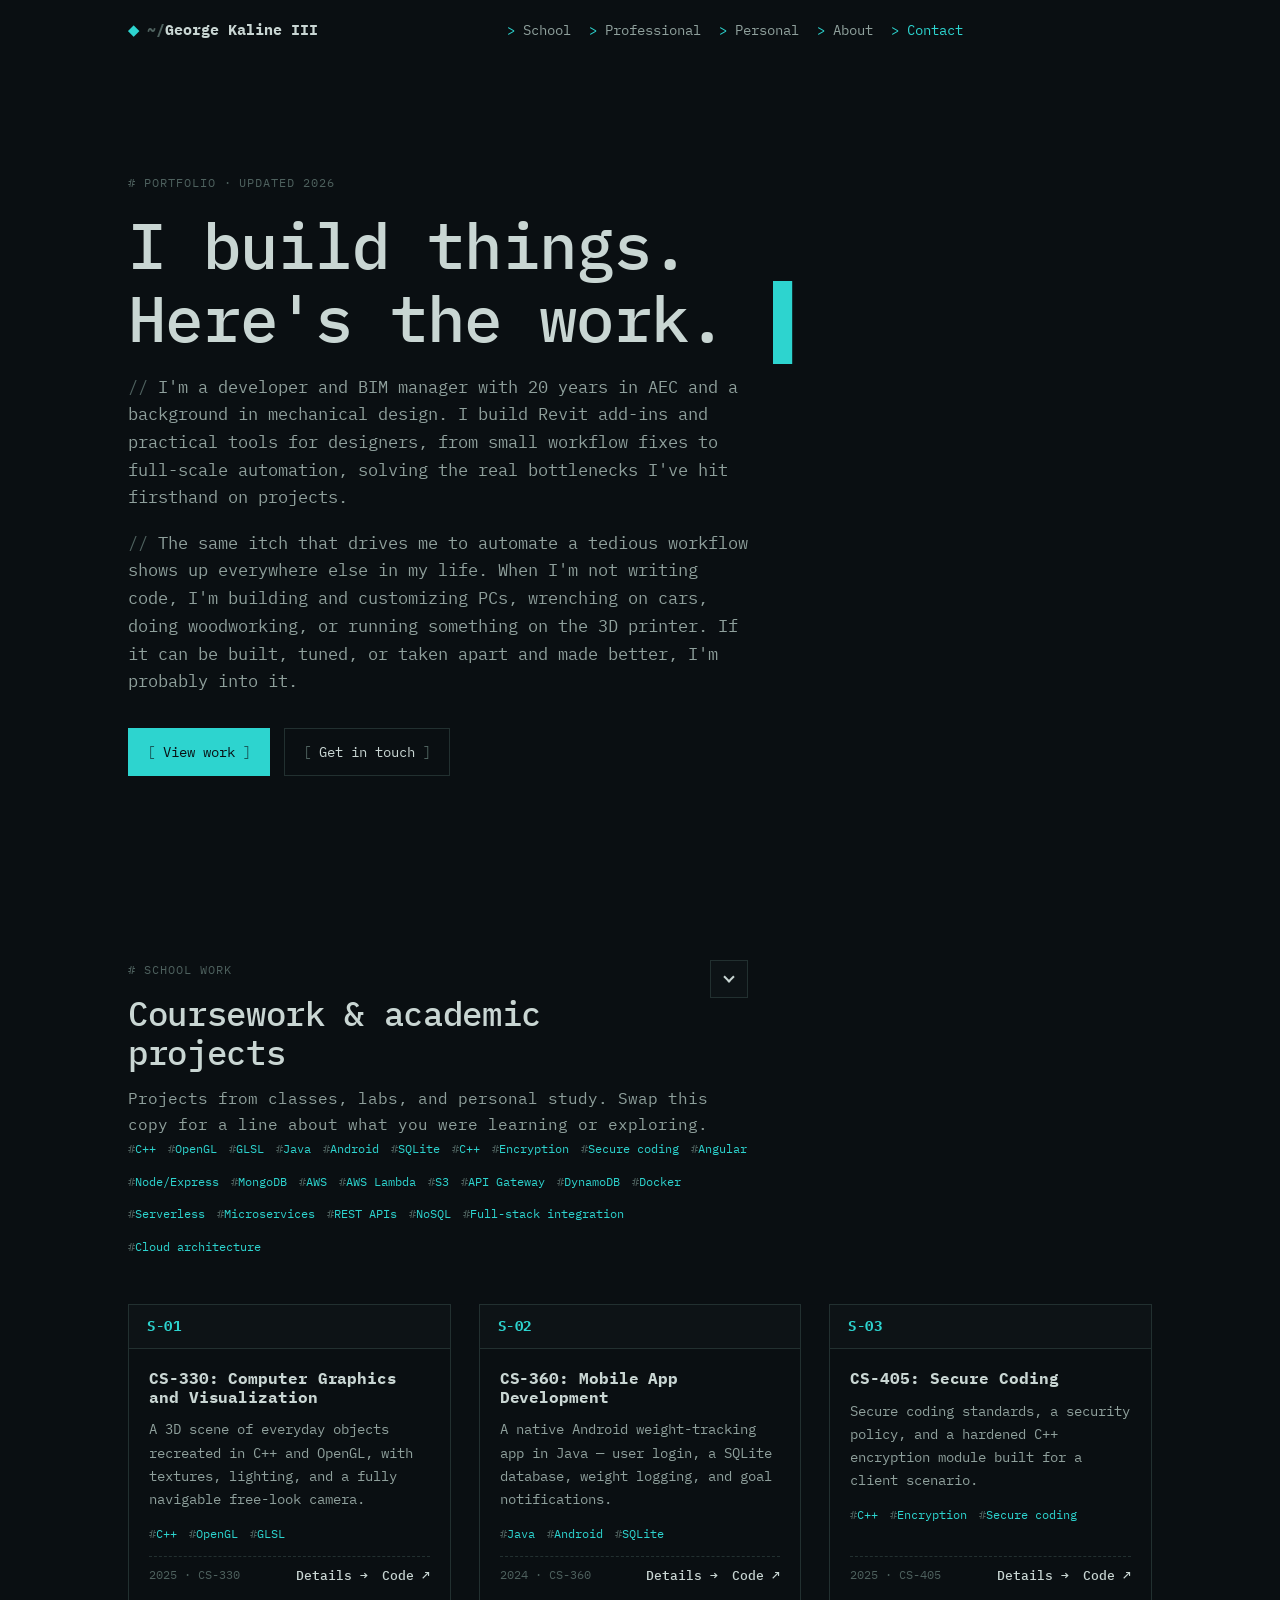
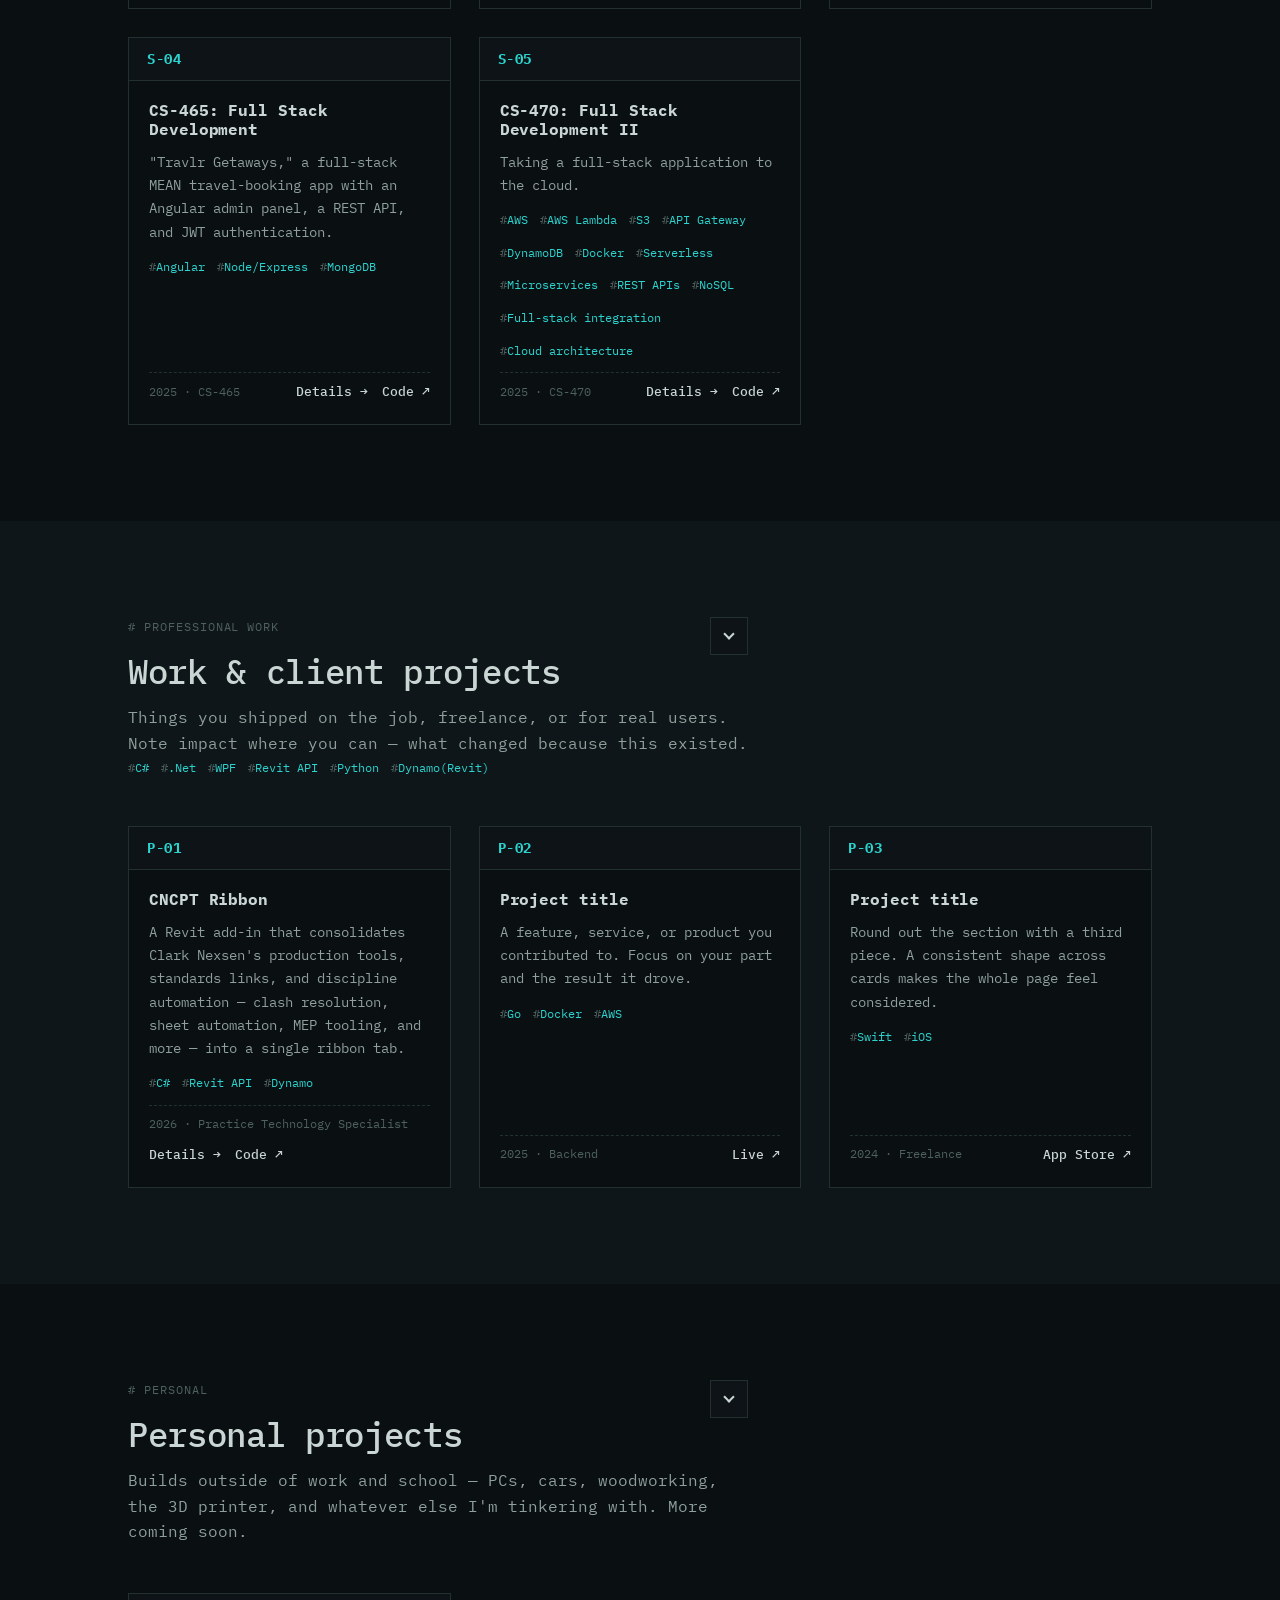
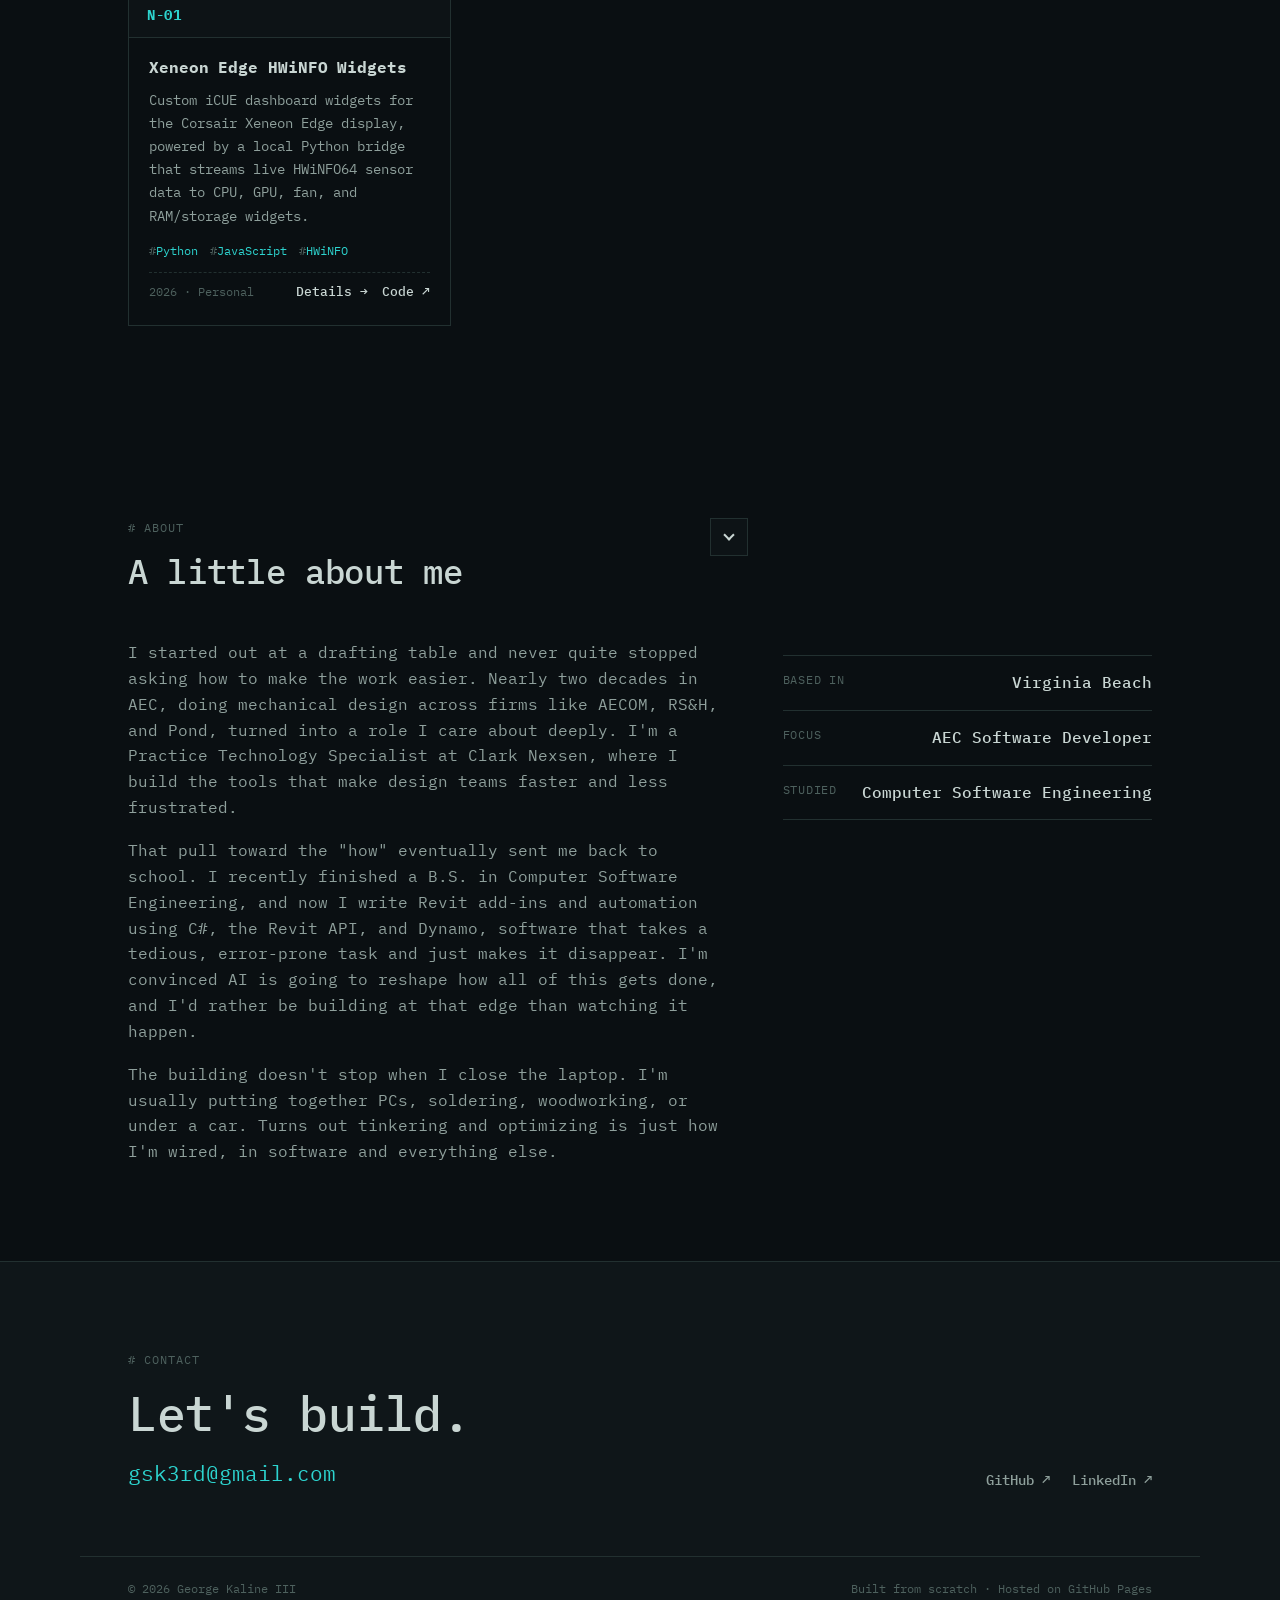
==== commit e07d56cf: "Restyle site to single dark "Cyan CLI" theme Drop the light/dark theme toggle in favor of one fixed " ====
--- a/index.html
+++ b/index.html
@@ -1,5 +1,5 @@
 <!DOCTYPE html>
-<html lang="en" data-theme="light">
+<html lang="en">
 <head>
   <meta charset="UTF-8" />
   <meta name="viewport" content="width=device-width, initial-scale=1.0" />
@@ -14,10 +14,10 @@
   <!-- Favicon (edit assets/favicon.svg to change the little tab icon) -->
   <link rel="icon" type="image/svg+xml" href="favicon.svg" />
 
-  <!-- Fonts: Space Grotesk (headings) · Inter (body) · Space Mono (labels/data) -->
+  <!-- Font: IBM Plex Mono (everything) -->
   <link rel="preconnect" href="https://fonts.googleapis.com" />
   <link rel="preconnect" href="https://fonts.gstatic.com" crossorigin />
-  <link href="https://fonts.googleapis.com/css2?family=Inter:wght@400;500;600&family=Space+Grotesk:wght@500;600;700&family=Space+Mono:wght@400;700&display=swap" rel="stylesheet" />
+  <link href="https://fonts.googleapis.com/css2?family=IBM+Plex+Mono:wght@400;500;700&display=swap" rel="stylesheet" />
 
   <!-- Styles -->
   <link rel="stylesheet" href="style.css" />
@@ -46,10 +46,6 @@
       </nav>
 
       <div class="header-actions">
-        <button class="icon-btn" id="themeToggle" type="button" aria-label="Switch to dark theme">
-          <!-- icon swapped by JS -->
-          <span class="theme-icon" aria-hidden="true">☀</span>
-        </button>
         <button class="icon-btn menu-btn" id="menuToggle" type="button" aria-label="Open menu" aria-expanded="false" aria-controls="primaryNav">
           <span class="menu-bars" aria-hidden="true"><span></span><span></span><span></span></span>
         </button>
--- a/style.css
+++ b/style.css
@@ -1,57 +1,31 @@
 /* ============================================================
-   PORTFOLIO TEMPLATE — style.css
-
-   Quick customization map:
-   · Colors ............ :root variables below (change --accent first)
-   · Fonts ............. --font-display / --font-body / --font-mono
+   style.css — Cyan CLI
+
+   One fixed dark theme, monospace throughout. Quick map:
+   · Colors ............ :root variables below (--accent)
+   · Font .............. --font-mono
    · Max width ......... --wrap
-   · Dark theme ....... [data-theme="dark"] block
    ============================================================ */
 
 /* ---------- Design tokens ---------- */
 :root {
-  /* Color — light theme */
-  --paper:      #F5F6F8;   /* page background */
-  --surface:    #FFFFFF;   /* cards, header */
-  --surface-2:  #EEF0F4;   /* alt section background */
-  --ink:        #14161A;   /* primary text */
-  --ink-soft:   #565B66;   /* secondary text */
-  --ink-faint:  #8A909B;   /* labels, meta */
-  --line:       #E3E6EB;   /* borders */
-  --accent:     #2E4CE6;   /* ← change this to rebrand */
-  --accent-ink: #FFFFFF;   /* text on accent */
-  --accent-soft:rgba(46, 76, 230, 0.09);
-
-  /* Type */
-  --font-display: "Space Grotesk", system-ui, sans-serif;
-  --font-body:    "Inter", system-ui, sans-serif;
-  --font-mono:    "Space Mono", ui-monospace, monospace;
-
-  /* Layout */
+  --bg:         #0A0F12;   /* page background */
+  --surface:    #0D1316;   /* header, card strips, detail-meta cells */
+  --surface-alt:#0F1619;   /* alt section background, footer */
+  --ink:        #C9D6D3;   /* primary text */
+  --ink-dim:    #8FA09C;   /* secondary text (leads, descriptions) */
+  --ink-faint:  #4E615E;   /* comment-prefixes, meta, dim labels */
+  --line:       #223030;   /* borders */
+  --accent:     #2DD4CF;   /* cyan — primary interactive color */
+  --accent-ink: #0A0F12;   /* text on filled accent background */
+
+  --font-mono: "IBM Plex Mono", ui-monospace, "SFMono-Regular", Menlo, monospace;
+
   --wrap: 1120px;
   --gutter: clamp(20px, 5vw, 48px);
-  --radius: 14px;
-  --radius-sm: 8px;
-
-  /* Effects */
-  --shadow: 0 1px 2px rgba(20, 22, 26, 0.04), 0 8px 24px rgba(20, 22, 26, 0.06);
-  --shadow-lift: 0 2px 4px rgba(20, 22, 26, 0.05), 0 16px 40px rgba(20, 22, 26, 0.12);
+  --radius: 0px;
+
   --ease: cubic-bezier(0.22, 1, 0.36, 1);
-}
-
-[data-theme="dark"] {
-  --paper:      #0E1013;
-  --surface:    #16191F;
-  --surface-2:  #121519;
-  --ink:        #ECEEF2;
-  --ink-soft:   #A2A9B4;
-  --ink-faint:  #6C737F;
-  --line:       #262A31;
-  --accent:     #7C8CFF;
-  --accent-ink: #0E1013;
-  --accent-soft:rgba(124, 140, 255, 0.12);
-  --shadow: 0 1px 2px rgba(0, 0, 0, 0.3), 0 8px 24px rgba(0, 0, 0, 0.4);
-  --shadow-lift: 0 2px 4px rgba(0, 0, 0, 0.3), 0 16px 40px rgba(0, 0, 0, 0.55);
 }
 
 /* ---------- Reset / base ---------- */
@@ -61,16 +35,15 @@
 
 body {
   margin: 0;
-  background: var(--paper);
+  background: var(--bg);
   color: var(--ink);
-  font-family: var(--font-body);
-  font-size: 17px;
-  line-height: 1.6;
+  font-family: var(--font-mono);
+  font-size: 15.5px;
+  line-height: 1.65;
   -webkit-font-smoothing: antialiased;
-  transition: background 0.3s var(--ease), color 0.3s var(--ease);
-}
-
-h1, h2, h3 { font-family: var(--font-display); line-height: 1.1; margin: 0; }
+}
+
+h1, h2, h3 { font-family: var(--font-mono); line-height: 1.15; margin: 0; }
 p { margin: 0; }
 a { color: inherit; text-decoration: none; }
 img { max-width: 100%; display: block; }
@@ -85,15 +58,15 @@
 
 .mono { font-family: var(--font-mono); }
 
-/* Shared eyebrow label */
+/* Shared eyebrow label — every eyebrow reads like a comment line */
 .eyebrow {
-  font-family: var(--font-mono);
   font-size: 0.75rem;
-  letter-spacing: 0.14em;
+  letter-spacing: 0.08em;
   text-transform: uppercase;
-  color: var(--accent);
+  color: var(--ink-faint);
   margin-bottom: 1rem;
 }
+.eyebrow::before { content: "# "; }
 
 /* Accessibility helpers */
 .skip-link {
@@ -103,7 +76,6 @@
   background: var(--accent);
   color: var(--accent-ink);
   padding: 10px 16px;
-  border-radius: 0 0 var(--radius-sm) 0;
   z-index: 200;
 }
 .skip-link:focus { left: 0; }
@@ -111,7 +83,6 @@
 :focus-visible {
   outline: 2px solid var(--accent);
   outline-offset: 3px;
-  border-radius: 3px;
 }
 
 /* ---------- Header / nav ---------- */
@@ -119,10 +90,9 @@
   position: sticky;
   top: 0;
   z-index: 100;
-  background: color-mix(in srgb, var(--paper) 82%, transparent);
-  backdrop-filter: saturate(140%) blur(12px);
+  background: var(--bg);
   border-bottom: 1px solid transparent;
-  transition: border-color 0.3s var(--ease), background 0.3s var(--ease);
+  transition: border-color 0.3s var(--ease);
 }
 .site-header.is-scrolled { border-bottom-color: var(--line); }
 
@@ -130,48 +100,44 @@
   display: flex;
   align-items: center;
   justify-content: space-between;
-  height: 68px;
+  height: 60px;
 }
 
 .brand {
   display: inline-flex;
   align-items: center;
-  gap: 10px;
-  font-family: var(--font-display);
-  font-weight: 600;
-  font-size: 1.05rem;
-}
-.brand-mark { color: var(--accent); font-size: 0.8em; }
-
-.nav { display: flex; gap: 4px; align-items: center; }
+  gap: 8px;
+  font-weight: 700;
+  font-size: 0.95rem;
+}
+.brand-mark { color: var(--accent); font-size: 0.9em; }
+.brand-name::before { content: "~/"; color: var(--ink-faint); }
+
+.nav { display: flex; gap: 18px; align-items: center; }
 .nav-link {
-  font-size: 0.95rem;
-  color: var(--ink-soft);
-  padding: 8px 14px;
-  border-radius: 999px;
-  transition: color 0.2s var(--ease), background 0.2s var(--ease);
-}
-.nav-link:hover { color: var(--ink); background: var(--accent-soft); }
-.nav-link--cta {
-  color: var(--accent-ink);
-  background: var(--accent);
-}
-.nav-link--cta:hover { color: var(--accent-ink); filter: brightness(1.08); }
+  font-size: 0.85rem;
+  color: var(--ink-dim);
+  transition: color 0.2s var(--ease);
+}
+.nav-link::before { content: "> "; color: var(--accent); }
+.nav-link:hover { color: var(--ink); }
+.nav-link--cta { color: var(--accent); }
+.nav-link--cta:hover { filter: brightness(1.15); }
 
 .header-actions { display: flex; align-items: center; gap: 6px; }
 
 .icon-btn {
   display: inline-grid;
   place-items: center;
-  width: 40px;
-  height: 40px;
-  border: 1px solid var(--line);
-  border-radius: 999px;
+  width: 38px;
+  height: 38px;
+  border: 1px solid var(--line);
+  border-radius: var(--radius);
   background: var(--surface);
   color: var(--ink);
   cursor: pointer;
   font-size: 1rem;
-  transition: border-color 0.2s var(--ease), transform 0.2s var(--ease);
+  transition: border-color 0.2s var(--ease);
 }
 .icon-btn:hover { border-color: var(--accent); }
 .icon-btn:active { transform: scale(0.94); }
@@ -180,58 +146,67 @@
 .menu-btn { display: none; }
 .menu-bars { display: grid; gap: 4px; }
 .menu-bars span {
-  width: 18px; height: 2px; background: currentColor; border-radius: 2px;
+  width: 18px; height: 2px; background: currentColor;
   transition: transform 0.25s var(--ease), opacity 0.2s var(--ease);
 }
 
 /* ---------- Hero ---------- */
 .hero {
-  padding-top: clamp(56px, 12vw, 128px);
-  padding-bottom: clamp(48px, 9vw, 104px);
+  padding-top: clamp(48px, 11vw, 112px);
+  padding-bottom: clamp(40px, 8vw, 88px);
 }
 .hero-title {
-  font-size: clamp(2.6rem, 8vw, 5rem);
-  font-weight: 700;
-  letter-spacing: -0.03em;
-  max-width: 16ch;
+  font-size: clamp(2.1rem, 6.4vw, 4rem);
+  font-weight: 500;
+  letter-spacing: -0.01em;
+  max-width: 18ch;
+}
+.hero-title::after {
+  content: "\258C";
+  display: inline-block;
+  color: var(--accent);
+  margin-left: 0.15em;
+  animation: blink 1.1s steps(1) infinite;
 }
 .hero-lead {
-  margin-top: 1.5rem;
-  max-width: 52ch;
-  font-size: clamp(1.05rem, 2.2vw, 1.25rem);
-  color: var(--ink-soft);
-}
-.hero-actions { display: flex; flex-wrap: wrap; gap: 12px; margin-top: 2.25rem; }
+  margin-top: 1.1rem;
+  max-width: 62ch;
+  font-size: clamp(0.95rem, 1.8vw, 1.05rem);
+  color: var(--ink-dim);
+}
+.hero-lead::before { content: "// "; color: var(--ink-faint); }
+.hero-actions { display: flex; flex-wrap: wrap; gap: 14px; margin-top: 2rem; }
 
 .btn {
   display: inline-flex;
   align-items: center;
-  font-family: var(--font-body);
+  font-family: var(--font-mono);
+  font-size: 0.9rem;
+  padding: 11px 18px;
+  border-radius: var(--radius);
+  border: 1px solid var(--line);
+  cursor: pointer;
+  transition: border-color 0.2s var(--ease), background 0.2s var(--ease), color 0.2s var(--ease);
+}
+.btn::before { content: "["; color: var(--ink-faint); margin-right: 8px; }
+.btn::after { content: "]"; color: var(--ink-faint); margin-left: 8px; }
+.btn--primary { background: var(--accent); color: var(--accent-ink); border-color: var(--accent); }
+.btn--primary::before, .btn--primary::after { color: var(--accent-ink); opacity: 0.6; }
+.btn--primary:hover { filter: brightness(1.1); }
+.btn--ghost { background: transparent; color: var(--ink); }
+.btn--ghost:hover { border-color: var(--accent); color: var(--accent); }
+
+/* ---------- Sections ---------- */
+.section { padding-block: clamp(48px, 9vw, 96px); }
+.section--alt { background: var(--surface-alt); }
+
+.section-head { max-width: 62ch; margin-bottom: clamp(28px, 5vw, 48px); }
+.section-title {
+  font-size: clamp(1.5rem, 3.6vw, 2.1rem);
   font-weight: 500;
-  font-size: 1rem;
-  padding: 13px 24px;
-  border-radius: 999px;
-  border: 1px solid transparent;
-  cursor: pointer;
-  transition: transform 0.2s var(--ease), background 0.2s var(--ease), border-color 0.2s var(--ease);
-}
-.btn:active { transform: translateY(1px); }
-.btn--primary { background: var(--accent); color: var(--accent-ink); }
-.btn--primary:hover { filter: brightness(1.08); }
-.btn--ghost { background: transparent; color: var(--ink); border-color: var(--line); }
-.btn--ghost:hover { border-color: var(--accent); color: var(--accent); }
-
-/* ---------- Sections ---------- */
-.section { padding-block: clamp(56px, 10vw, 112px); }
-.section--alt { background: var(--surface-2); }
-
-.section-head { max-width: 60ch; margin-bottom: clamp(32px, 5vw, 56px); }
-.section-title {
-  font-size: clamp(1.8rem, 4.5vw, 2.75rem);
-  font-weight: 600;
-  letter-spacing: -0.02em;
-}
-.section-desc { margin-top: 1rem; color: var(--ink-soft); font-size: 1.1rem; }
+  letter-spacing: -0.01em;
+}
+.section-desc { margin-top: 0.85rem; color: var(--ink-dim); font-size: 0.98rem; }
 
 /* ---------- Collapsible sections ---------- */
 .section-head-row {
@@ -249,7 +224,6 @@
   height: 8px;
   border-right: 2px solid currentColor;
   border-bottom: 2px solid currentColor;
-  border-radius: 1px;
   transform: translateY(-2px) rotate(45deg);
   transition: transform 0.3s var(--ease);
 }
@@ -267,79 +241,46 @@
 .grid {
   display: grid;
   grid-template-columns: repeat(auto-fill, minmax(300px, 1fr));
-  gap: clamp(20px, 3vw, 32px);
+  gap: clamp(18px, 3vw, 28px);
 }
 
 .card {
   display: flex;
   flex-direction: column;
-  background: var(--surface);
+  background: var(--bg);
   border: 1px solid var(--line);
   border-radius: var(--radius);
   overflow: hidden;
-  box-shadow: var(--shadow);
-  transition: transform 0.35s var(--ease), box-shadow 0.35s var(--ease), border-color 0.35s var(--ease);
-}
-.card:hover {
-  transform: translateY(-4px);
-  box-shadow: var(--shadow-lift);
-  border-color: color-mix(in srgb, var(--accent) 40%, var(--line));
-}
-
-/* Cover: a technical grid pattern with a big mono project ID.
-   Swap the <span class="card-id"> for an <img> to use a screenshot. */
+  transition: border-color 0.25s var(--ease);
+}
+.card:hover { border-color: var(--accent); }
+
+/* Cover strip: just the project ID */
 .card-cover {
-  position: relative;
-  display: block;
-  aspect-ratio: 16 / 10;
-  overflow: hidden;
-  background-color: var(--surface-2);
-  background-image:
-    linear-gradient(var(--line) 1px, transparent 1px),
-    linear-gradient(90deg, var(--line) 1px, transparent 1px);
-  background-size: 22px 22px;
-}
-.card-cover img { width: 100%; height: 100%; object-fit: cover; }
-.card-cover::after {
-  /* subtle tint so the two tracks read differently */
-  content: "";
-  position: absolute;
-  inset: 0;
-  opacity: 0.5;
-  transition: opacity 0.35s var(--ease);
-}
-.card-cover--school::after { background: linear-gradient(135deg, var(--accent-soft), transparent 70%); }
-.card-cover--pro::after    { background: linear-gradient(135deg, transparent 30%, var(--accent-soft)); }
-.card:hover .card-cover::after { opacity: 0.85; }
-
+  display: flex;
+  align-items: center;
+  padding: 10px 18px;
+  background: var(--surface);
+  border-bottom: 1px solid var(--line);
+}
 .card-id {
-  position: absolute;
-  left: 18px;
-  bottom: 14px;
-  z-index: 1;
-  font-family: var(--font-mono);
   font-weight: 700;
-  font-size: 1.4rem;
-  color: var(--ink);
-  background: color-mix(in srgb, var(--surface) 78%, transparent);
-  padding: 2px 10px;
-  border-radius: 6px;
-  border: 1px solid var(--line);
-}
-
-.card-body { display: flex; flex-direction: column; gap: 0.85rem; padding: 22px 22px 24px; flex: 1; }
-.card-title { font-size: 1.3rem; font-weight: 600; letter-spacing: -0.01em; }
-.card-desc { color: var(--ink-soft); font-size: 0.98rem; }
-
-.tags { display: flex; flex-wrap: wrap; gap: 7px; }
+  font-size: 0.85rem;
+  letter-spacing: 0.04em;
+  color: var(--accent);
+}
+.card:hover .card-cover { border-bottom-color: var(--accent); }
+
+.card-body { display: flex; flex-direction: column; gap: 0.75rem; padding: 20px 20px 22px; flex: 1; }
+.card-title { font-size: 1.02rem; font-weight: 700; letter-spacing: -0.005em; }
+.card-desc { color: var(--ink-dim); font-size: 0.88rem; }
+
+.tags { display: flex; flex-wrap: wrap; gap: 12px; }
 .tags li {
-  font-family: var(--font-mono);
-  font-size: 0.72rem;
-  color: var(--ink-soft);
-  border: 1px solid var(--line);
-  padding: 3px 9px;
-  border-radius: 999px;
-}
+  font-size: 0.78rem;
+  color: var(--accent);
+}
+.tags li::before { content: "#"; color: var(--ink-faint); }
 
 .card-foot {
   display: flex;
@@ -349,16 +290,16 @@
   gap: 10px;
   margin-top: auto;
   padding-top: 0.5rem;
-  border-top: 1px solid var(--line);
-}
-.card-meta { font-family: var(--font-mono); font-size: 0.72rem; color: var(--ink-faint); }
+  border-top: 1px dashed var(--line);
+}
+.card-meta { font-size: 0.75rem; color: var(--ink-faint); }
 .card-links { display: flex; gap: 14px; }
 .card-links a {
-  font-size: 0.85rem;
+  font-size: 0.8rem;
   font-weight: 500;
-  color: var(--accent);
-}
-.card-links a:hover { text-decoration: underline; text-underline-offset: 3px; }
+  color: var(--ink);
+}
+.card-links a:hover { color: var(--accent); }
 
 /* ---------- About ---------- */
 .about-grid {
@@ -367,8 +308,8 @@
   gap: clamp(24px, 5vw, 64px);
   align-items: start;
 }
-.about-text p { color: var(--ink-soft); font-size: 1.1rem; }
-.about-text p + p { margin-top: 1.1rem; }
+.about-text p { color: var(--ink-dim); font-size: 0.98rem; }
+.about-text p + p { margin-top: 1.05rem; }
 
 .about-facts dl { display: grid; gap: 0; border-top: 1px solid var(--line); }
 .about-facts div {
@@ -378,15 +319,15 @@
   padding: 14px 0;
   border-bottom: 1px solid var(--line);
 }
-.about-facts dt { font-family: var(--font-mono); font-size: 0.78rem; color: var(--ink-faint); text-transform: uppercase; letter-spacing: 0.08em; }
-.about-facts dd { margin: 0; font-weight: 500; text-align: right; }
+.about-facts dt { font-size: 0.72rem; color: var(--ink-faint); text-transform: uppercase; letter-spacing: 0.06em; }
+.about-facts dd { margin: 0; font-weight: 500; text-align: right; color: var(--ink); }
 
 /* ---------- Footer ---------- */
 .site-footer {
   border-top: 1px solid var(--line);
-  padding-top: clamp(56px, 9vw, 96px);
-  padding-bottom: 32px;
-  background: var(--surface-2);
+  padding-top: clamp(48px, 8vw, 88px);
+  padding-bottom: 28px;
+  background: var(--surface-alt);
 }
 .footer-inner {
   display: flex;
@@ -394,21 +335,21 @@
   align-items: flex-end;
   flex-wrap: wrap;
   gap: 32px;
-  padding-bottom: clamp(40px, 7vw, 72px);
-}
-.footer-title { font-size: clamp(2rem, 6vw, 3.5rem); font-weight: 700; letter-spacing: -0.02em; }
+  padding-bottom: clamp(36px, 6vw, 64px);
+}
+.footer-title { font-size: clamp(1.8rem, 5.4vw, 3rem); font-weight: 500; letter-spacing: -0.01em; }
 .footer-email {
   display: inline-block;
   margin-top: 1rem;
-  font-size: clamp(1.1rem, 3vw, 1.5rem);
+  font-size: clamp(1rem, 2.6vw, 1.3rem);
   color: var(--accent);
-  border-bottom: 2px solid transparent;
+  border-bottom: 1px solid transparent;
   transition: border-color 0.2s var(--ease);
 }
 .footer-email:hover { border-bottom-color: var(--accent); }
 
-.footer-links { display: flex; gap: 24px; flex-wrap: wrap; }
-.footer-links a { color: var(--ink-soft); font-weight: 500; }
+.footer-links { display: flex; gap: 22px; flex-wrap: wrap; }
+.footer-links a { color: var(--ink-dim); font-weight: 500; font-size: 0.9rem; }
 .footer-links a:hover { color: var(--accent); }
 
 .footer-colophon {
@@ -416,25 +357,23 @@
   justify-content: space-between;
   flex-wrap: wrap;
   gap: 10px;
-  padding-top: 24px;
+  padding-top: 22px;
   border-top: 1px solid var(--line);
-  font-size: 0.8rem;
+  font-size: 0.75rem;
   color: var(--ink-faint);
 }
-.footer-colophon .mono { font-family: var(--font-mono); }
 
 /* ---------- Scroll reveal ----------
-   Content is visible by DEFAULT. We only hide it for the fade-in
-   animation when JavaScript is running (the <html> tag gets a "js"
-   class from a small script in each page's <head>). That way, if the
-   script ever fails to load, the page still shows everything — it just
-   skips the animation. */
+   Visible by default; only hidden pre-animation once JS adds the "js"
+   class, so the page still shows everything if the script fails. */
 .js [data-reveal] {
   opacity: 0;
-  transform: translateY(18px);
-  transition: opacity 0.6s var(--ease), transform 0.6s var(--ease);
+  transform: translateY(14px);
+  transition: opacity 0.5s var(--ease), transform 0.5s var(--ease);
 }
 .js [data-reveal].is-visible { opacity: 1; transform: none; }
+
+@keyframes blink { 0%, 49% { opacity: 1; } 50%, 100% { opacity: 0; } }
 
 /* ---------- Responsive ---------- */
 @media (max-width: 760px) {
@@ -442,20 +381,19 @@
 
   .nav {
     position: fixed;
-    inset: 68px 0 auto 0;
+    inset: 60px 0 auto 0;
     flex-direction: column;
     align-items: stretch;
-    gap: 4px;
-    padding: 16px var(--gutter) 24px;
+    gap: 2px;
+    padding: 14px var(--gutter) 20px;
     background: var(--surface);
     border-bottom: 1px solid var(--line);
-    box-shadow: var(--shadow);
     transform: translateY(-120%);
     transition: transform 0.35s var(--ease);
     visibility: hidden;
   }
   .nav.is-open { transform: translateY(0); visibility: visible; }
-  .nav-link { padding: 12px 14px; }
+  .nav-link { padding: 10px 0; }
 
   .about-grid { grid-template-columns: 1fr; }
   .footer-inner { align-items: flex-start; }
@@ -473,90 +411,81 @@
 
 /* ============================================================
    PROJECT DETAIL PAGE
-   Used by pages inside /projects (e.g. projects/cs-405.html).
-   Reuses the tokens above, so every project page matches home.
    ============================================================ */
 
 .back-link {
   display: inline-flex;
   align-items: center;
   gap: 8px;
-  font-family: var(--font-mono);
   font-size: 0.8rem;
-  letter-spacing: 0.04em;
-  color: var(--ink-soft);
-  margin-bottom: 1.75rem;
+  letter-spacing: 0.02em;
+  color: var(--ink-dim);
+  margin-bottom: 1.6rem;
 }
 .back-link:hover { color: var(--accent); }
 
-.detail-hero { padding-top: clamp(36px, 7vw, 72px); padding-bottom: clamp(28px, 5vw, 56px); }
-.detail-hero .hero-title { font-size: clamp(2.1rem, 6vw, 3.6rem); max-width: 20ch; }
+.detail-hero { padding-top: clamp(32px, 6vw, 64px); padding-bottom: clamp(24px, 5vw, 48px); }
+.detail-hero .hero-title { font-size: clamp(1.9rem, 5.2vw, 3.1rem); max-width: 22ch; }
 .detail-lead {
-  margin-top: 1.25rem;
+  margin-top: 1.1rem;
   max-width: 60ch;
-  font-size: clamp(1.05rem, 2.2vw, 1.22rem);
-  color: var(--ink-soft);
-}
-
-/* Meta strip — mono key/value pairs under the hero */
+  font-size: clamp(0.95rem, 1.8vw, 1.05rem);
+  color: var(--ink-dim);
+}
+
+/* Meta strip — key/value pairs under the hero */
 .detail-meta {
   display: grid;
   grid-template-columns: repeat(auto-fit, minmax(150px, 1fr));
   gap: 1px;
-  margin-top: 2.25rem;
+  margin-top: 2rem;
   background: var(--line);
   border: 1px solid var(--line);
-  border-radius: var(--radius);
-  overflow: hidden;
-}
-.detail-meta > div { background: var(--surface); padding: 15px 18px; }
+}
+.detail-meta > div { background: var(--surface); padding: 14px 16px; }
 .detail-meta dt {
-  font-family: var(--font-mono);
-  font-size: 0.68rem;
-  letter-spacing: 0.1em;
+  font-size: 0.66rem;
+  letter-spacing: 0.08em;
   text-transform: uppercase;
   color: var(--ink-faint);
 }
-.detail-meta dd { margin: 6px 0 0; font-weight: 500; font-size: 0.95rem; }
+.detail-meta dd { margin: 5px 0 0; font-weight: 500; font-size: 0.9rem; color: var(--ink); }
 .detail-meta dd a { color: var(--accent); }
 .detail-meta dd a:hover { text-decoration: underline; }
 
 /* Readable prose column */
 .prose { max-width: 68ch; }
-.prose p { color: var(--ink-soft); font-size: 1.08rem; }
-.prose p + p { margin-top: 1.1rem; }
-.prose h3 { font-size: 1.35rem; font-weight: 600; margin: 2.25rem 0 0.75rem; letter-spacing: -0.01em; }
-.prose .bullets { margin: 1rem 0 0; display: grid; gap: 0.55rem; }
-.prose .bullets li { position: relative; padding-left: 1.4rem; color: var(--ink-soft); }
+.prose p { color: var(--ink-dim); font-size: 0.95rem; }
+.prose p + p { margin-top: 1.05rem; }
+.prose h3 { font-size: 1.1rem; font-weight: 700; margin: 2rem 0 0.7rem; letter-spacing: -0.005em; color: var(--ink); }
+.prose .bullets { margin: 0.9rem 0 0; display: grid; gap: 0.5rem; }
+.prose .bullets li { position: relative; padding-left: 1.3rem; color: var(--ink-dim); font-size: 0.95rem; }
 .prose .bullets li::before { content: "\25B8"; position: absolute; left: 0; color: var(--accent); }
 
 /* Artifact / file list (links to the repo files) */
-.artifacts { display: grid; gap: 12px; margin-top: 1.5rem; }
+.artifacts { display: grid; gap: 10px; margin-top: 1.4rem; }
 .artifact {
   display: flex;
   align-items: center;
   gap: 16px;
-  padding: 15px 18px;
-  background: var(--surface);
-  border: 1px solid var(--line);
-  border-radius: var(--radius-sm);
+  padding: 14px 16px;
+  background: var(--bg);
+  border: 1px solid var(--line);
   transition: border-color 0.2s var(--ease), transform 0.2s var(--ease);
 }
 .artifact:hover { border-color: var(--accent); transform: translateX(3px); }
 .artifact-type {
-  font-family: var(--font-mono);
   font-size: 0.62rem;
   font-weight: 700;
   letter-spacing: 0.05em;
   color: var(--accent);
-  background: var(--accent-soft);
-  padding: 5px 8px;
-  border-radius: 5px;
+  border: 1px solid var(--line);
+  padding: 4px 7px;
   flex-shrink: 0;
-  min-width: 46px;
+  min-width: 42px;
   text-align: center;
 }
-.artifact-name { font-weight: 500; }
-.artifact-note { display: block; font-size: 0.82rem; color: var(--ink-faint); margin-top: 2px; }
+.artifact-name { font-weight: 500; color: var(--ink); }
+.artifact-note { display: block; font-size: 0.8rem; color: var(--ink-faint); margin-top: 2px; }
 .artifact .arrow { margin-left: auto; color: var(--ink-faint); }
 .artifact:hover .arrow { color: var(--accent); }
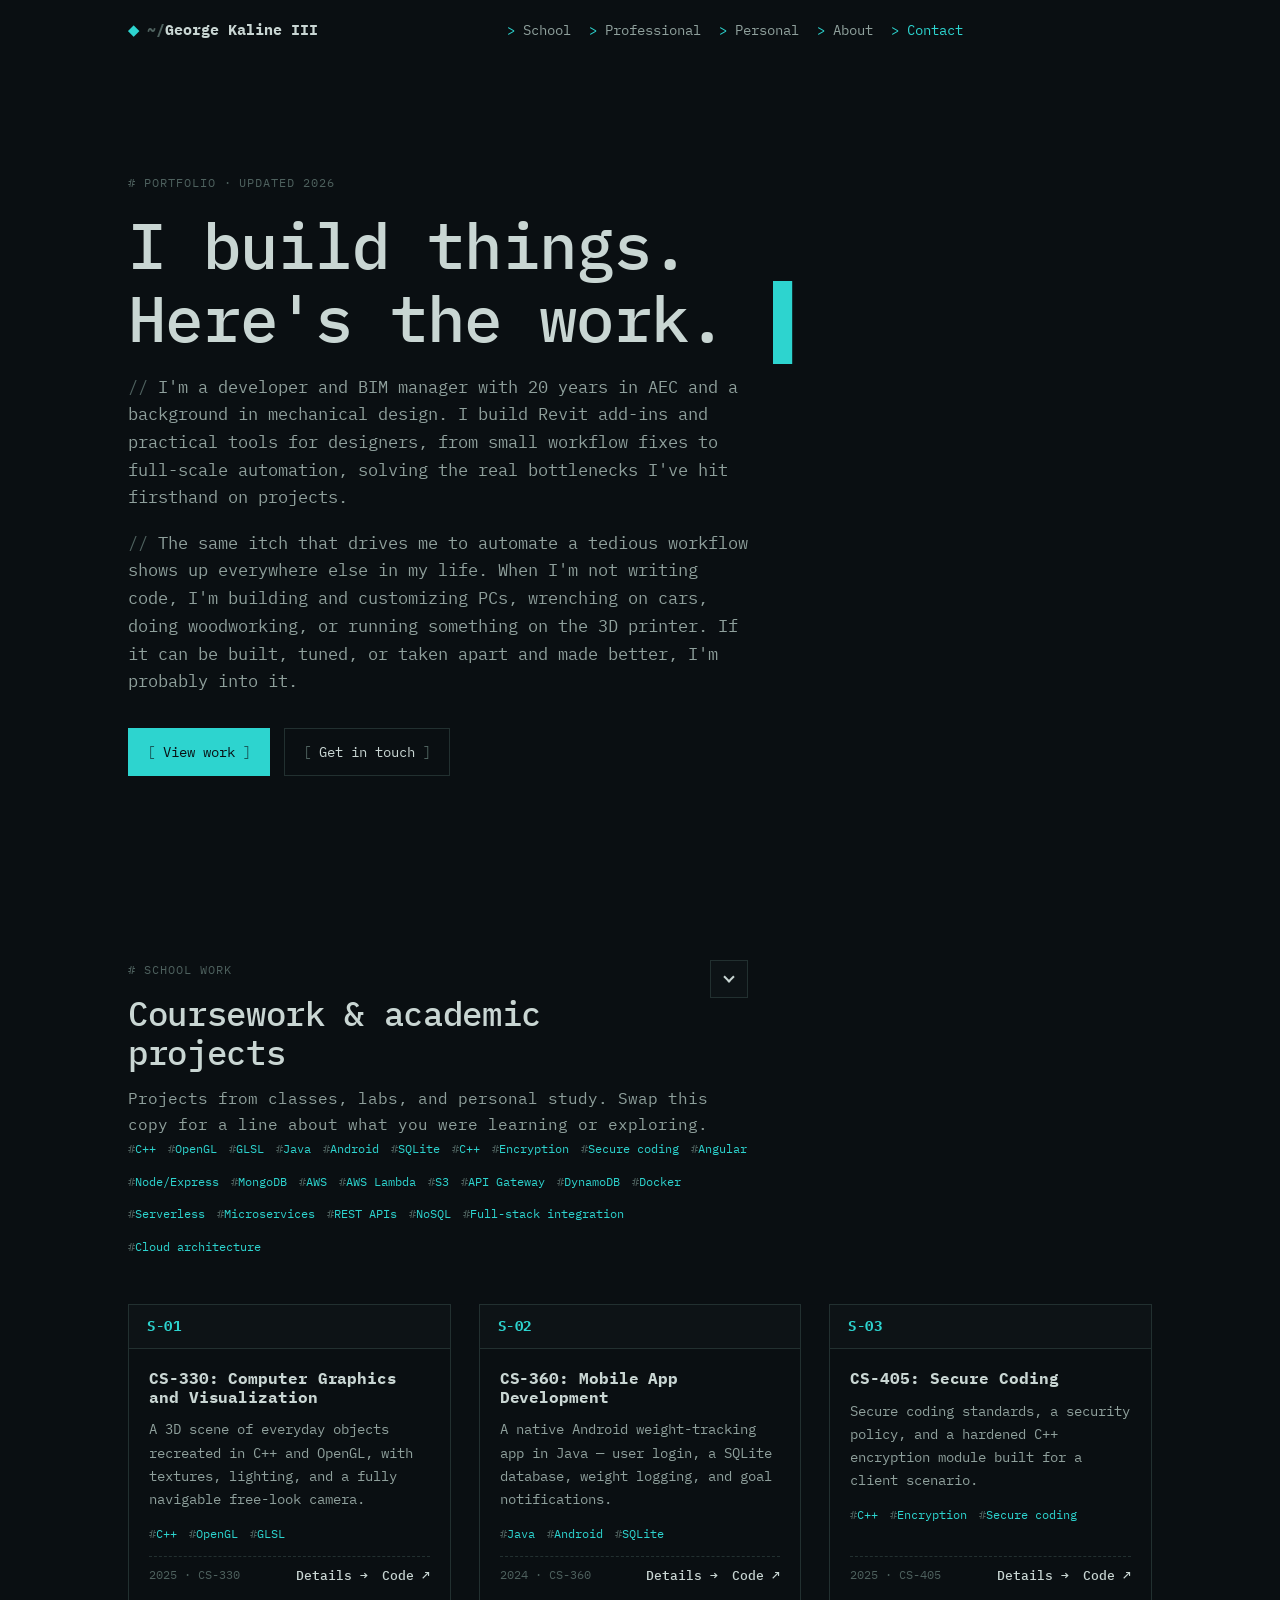
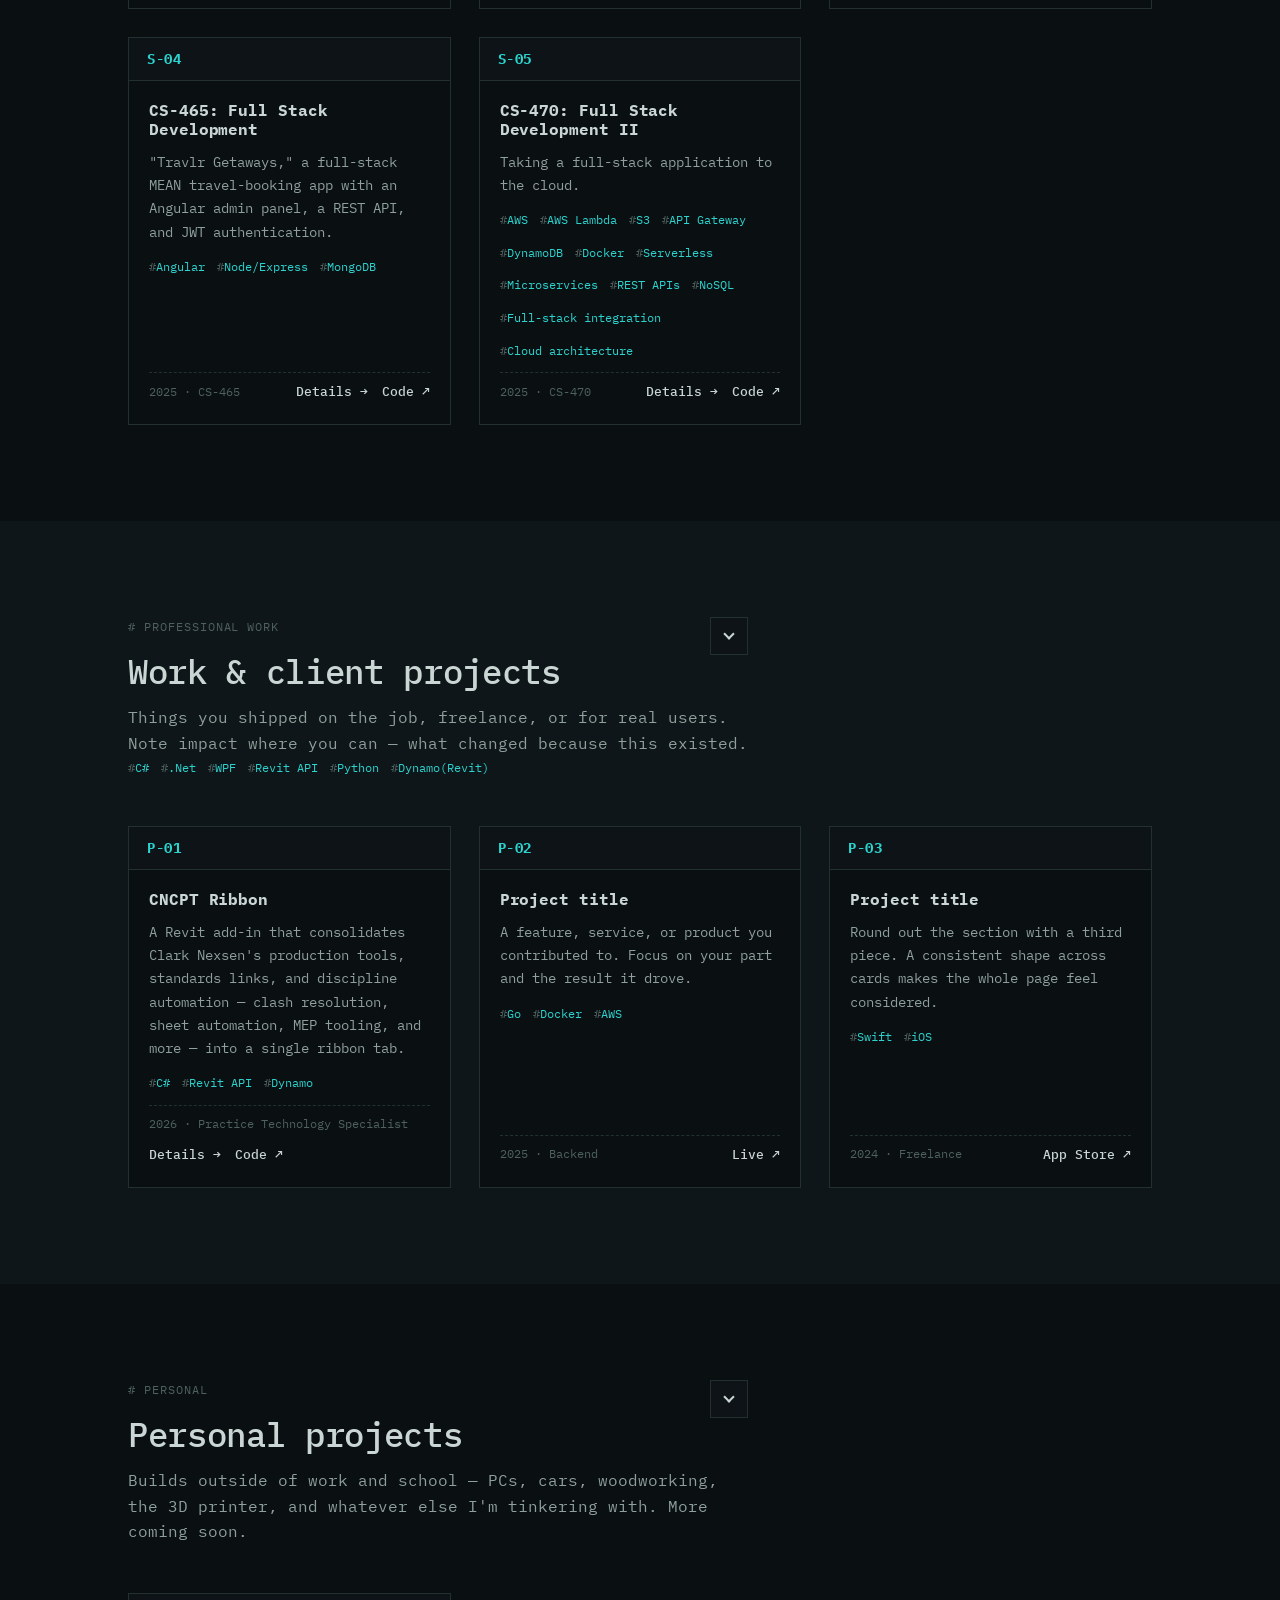
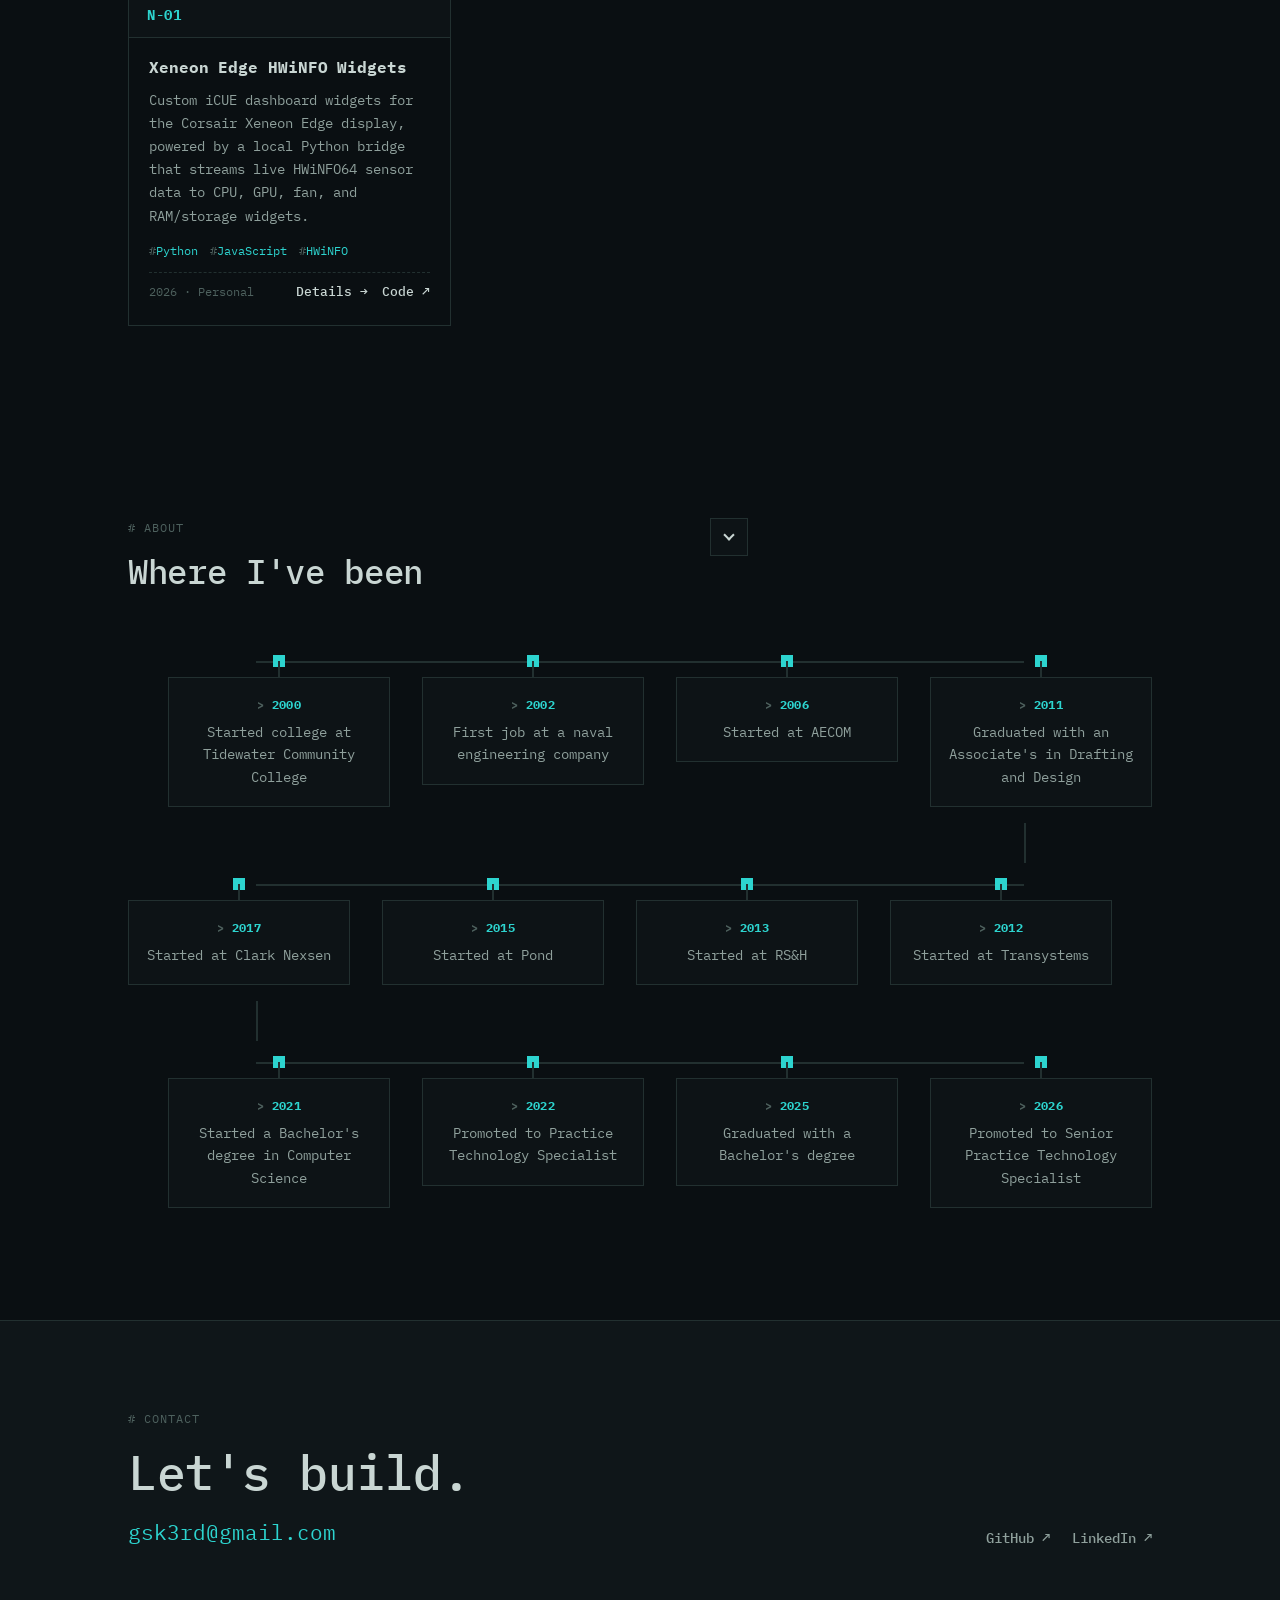
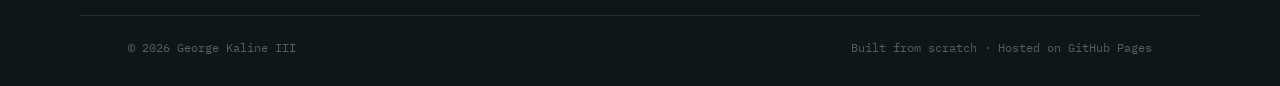
==== commit 5b1ad220: "Replace About bio with a career snake timeline Swaps the About section's bio/facts copy for a 4x3 sn" ====
--- a/index.html
+++ b/index.html
@@ -3,6 +3,10 @@
 <head>
   <meta charset="UTF-8" />
   <meta name="viewport" content="width=device-width, initial-scale=1.0" />
+
+  <!-- Marks that JS is available, so content-reveal animations can run.
+       Without JS, content simply shows (see .js rules in style.css). -->
+  <script>document.documentElement.classList.add("js");</script>
 
   <!-- ============================================================
        EDIT ME: page title + description (shows in browser tab &
@@ -466,7 +470,7 @@
           <div class="section-head-row">
             <div class="section-head-text">
               <p class="eyebrow">About</p>
-              <h2 class="section-title">A little about me</h2>
+              <h2 class="section-title">Where I've been</h2>
             </div>
             <button
               class="icon-btn section-toggle"
@@ -483,25 +487,103 @@
 
         <div class="section-panel" id="about-panel">
         <div class="section-panel-inner">
-        <div class="about-grid">
-          <div class="about-text" data-reveal>
-            <p>
-              I started out at a drafting table and never quite stopped asking how to make the work easier. Nearly two decades in AEC, doing mechanical design across firms like AECOM, RS&H, and Pond, turned into a role I care about deeply. I'm a Practice Technology Specialist at Clark Nexsen, where I build the tools that make design teams faster and less frustrated.
-            </p>
-            <p>
-              That pull toward the "how" eventually sent me back to school. I recently finished a B.S. in Computer Software Engineering, and now I write Revit add-ins and automation using C#, the Revit API, and Dynamo, software that takes a tedious, error-prone task and just makes it disappear. I'm convinced AI is going to reshape how all of this gets done, and I'd rather be building at that edge than watching it happen.
-            </p>
-            <p>
-              The building doesn't stop when I close the laptop. I'm usually putting together PCs, soldering, woodworking, or under a car. Turns out tinkering and optimizing is just how I'm wired, in software and everything else.
-            </p>
-          </div>
-          <aside class="about-facts" data-reveal>
-            <dl>
-              <div><dt>Based in</dt><dd>Virginia Beach</dd></div>
-              <div><dt>Focus</dt><dd>AEC Software Developer</dd></div>
-              <div><dt>Studied</dt><dd>Computer Software Engineering</dd></div>
-            </dl>
-          </aside>
+        <div class="timeline-snake">
+          <ol class="timeline-row" data-reveal>
+            <li class="timeline-item">
+              <span class="timeline-dot" aria-hidden="true"></span>
+              <div class="timeline-body">
+                <p class="timeline-year">2000</p>
+                <p class="timeline-label">Started college at Tidewater Community College</p>
+              </div>
+            </li>
+            <li class="timeline-item">
+              <span class="timeline-dot" aria-hidden="true"></span>
+              <div class="timeline-body">
+                <p class="timeline-year">2002</p>
+                <p class="timeline-label">First job at a naval engineering company</p>
+              </div>
+            </li>
+            <li class="timeline-item">
+              <span class="timeline-dot" aria-hidden="true"></span>
+              <div class="timeline-body">
+                <p class="timeline-year">2006</p>
+                <p class="timeline-label">Started at AECOM</p>
+              </div>
+            </li>
+            <li class="timeline-item">
+              <span class="timeline-dot" aria-hidden="true"></span>
+              <div class="timeline-body">
+                <p class="timeline-year">2011</p>
+                <p class="timeline-label">Graduated with an Associate's in Drafting and Design</p>
+              </div>
+            </li>
+          </ol>
+
+          <div class="timeline-turn timeline-turn--right" aria-hidden="true"></div>
+
+          <ol class="timeline-row timeline-row--reverse" data-reveal>
+            <li class="timeline-item">
+              <span class="timeline-dot" aria-hidden="true"></span>
+              <div class="timeline-body">
+                <p class="timeline-year">2012</p>
+                <p class="timeline-label">Started at Transystems</p>
+              </div>
+            </li>
+            <li class="timeline-item">
+              <span class="timeline-dot" aria-hidden="true"></span>
+              <div class="timeline-body">
+                <p class="timeline-year">2013</p>
+                <p class="timeline-label">Started at RS&H</p>
+              </div>
+            </li>
+            <li class="timeline-item">
+              <span class="timeline-dot" aria-hidden="true"></span>
+              <div class="timeline-body">
+                <p class="timeline-year">2015</p>
+                <p class="timeline-label">Started at Pond</p>
+              </div>
+            </li>
+            <li class="timeline-item">
+              <span class="timeline-dot" aria-hidden="true"></span>
+              <div class="timeline-body">
+                <p class="timeline-year">2017</p>
+                <p class="timeline-label">Started at Clark Nexsen</p>
+              </div>
+            </li>
+          </ol>
+
+          <div class="timeline-turn timeline-turn--left" aria-hidden="true"></div>
+
+          <ol class="timeline-row" data-reveal>
+            <li class="timeline-item">
+              <span class="timeline-dot" aria-hidden="true"></span>
+              <div class="timeline-body">
+                <p class="timeline-year">2021</p>
+                <p class="timeline-label">Started a Bachelor's degree in Computer Science</p>
+              </div>
+            </li>
+            <li class="timeline-item">
+              <span class="timeline-dot" aria-hidden="true"></span>
+              <div class="timeline-body">
+                <p class="timeline-year">2022</p>
+                <p class="timeline-label">Promoted to Practice Technology Specialist</p>
+              </div>
+            </li>
+            <li class="timeline-item">
+              <span class="timeline-dot" aria-hidden="true"></span>
+              <div class="timeline-body">
+                <p class="timeline-year">2025</p>
+                <p class="timeline-label">Graduated with a Bachelor's degree</p>
+              </div>
+            </li>
+            <li class="timeline-item">
+              <span class="timeline-dot" aria-hidden="true"></span>
+              <div class="timeline-body">
+                <p class="timeline-year">2026</p>
+                <p class="timeline-label">Promoted to Senior Practice Technology Specialist</p>
+              </div>
+            </li>
+          </ol>
         </div>
         </div>
         </div>
--- a/style.css
+++ b/style.css
@@ -301,26 +301,87 @@
 }
 .card-links a:hover { color: var(--accent); }
 
-/* ---------- About ---------- */
-.about-grid {
+/* ---------- Timeline (About) ---------- */
+.timeline-snake { display: flex; flex-direction: column; }
+
+.timeline-row {
+  position: relative;
   display: grid;
-  grid-template-columns: 1.6fr 1fr;
-  gap: clamp(24px, 5vw, 64px);
-  align-items: start;
-}
-.about-text p { color: var(--ink-dim); font-size: 0.98rem; }
-.about-text p + p { margin-top: 1.05rem; }
-
-.about-facts dl { display: grid; gap: 0; border-top: 1px solid var(--line); }
-.about-facts div {
-  display: flex;
-  justify-content: space-between;
-  gap: 16px;
-  padding: 14px 0;
-  border-bottom: 1px solid var(--line);
-}
-.about-facts dt { font-size: 0.72rem; color: var(--ink-faint); text-transform: uppercase; letter-spacing: 0.06em; }
-.about-facts dd { margin: 0; font-weight: 500; text-align: right; color: var(--ink); }
+  grid-template-columns: repeat(4, minmax(0, 1fr));
+  column-gap: clamp(16px, 3vw, 32px);
+  padding-top: 6px;
+}
+.timeline-row::before {
+  content: "";
+  position: absolute;
+  top: 6px;
+  left: 12.5%;
+  right: 12.5%;
+  height: 2px;
+  background: var(--line);
+}
+.timeline-row--reverse { direction: rtl; }
+.timeline-row--reverse .timeline-item { direction: ltr; }
+
+.timeline-item {
+  position: relative;
+  display: flex;
+  flex-direction: column;
+  align-items: center;
+  text-align: center;
+}
+.timeline-dot {
+  position: absolute;
+  top: 0;
+  left: 50%;
+  transform: translate(-50%, -50%);
+  width: 12px;
+  height: 12px;
+  background: var(--accent);
+}
+.timeline-item::after {
+  content: "";
+  position: absolute;
+  top: 0;
+  left: 50%;
+  transform: translateX(-50%);
+  width: 2px;
+  height: 16px;
+  background: var(--line);
+}
+
+.timeline-body {
+  margin-top: 16px;
+  width: 100%;
+  background: var(--surface);
+  border: 1px solid var(--line);
+  padding: 16px 16px 18px;
+  transition: border-color 0.25s var(--ease);
+}
+.timeline-item:hover .timeline-body { border-color: var(--accent); }
+
+.timeline-year {
+  font-family: var(--font-mono);
+  font-size: 0.78rem;
+  font-weight: 700;
+  letter-spacing: 0.04em;
+  color: var(--accent);
+}
+.timeline-year::before { content: "> "; color: var(--ink-faint); }
+.timeline-label { margin-top: 6px; font-size: 0.85rem; color: var(--ink-dim); }
+
+/* Right-angle connectors bridging the gap between rows */
+.timeline-turn { position: relative; height: 40px; }
+.timeline-turn::before {
+  content: "";
+  position: absolute;
+  top: 0;
+  bottom: 0;
+  width: 2px;
+  background: var(--line);
+}
+.timeline-turn--right::before { left: 87.5%; }
+.timeline-turn--left::before { left: 12.5%; }
 
 /* ---------- Footer ---------- */
 .site-footer {
@@ -395,8 +456,26 @@
   .nav.is-open { transform: translateY(0); visibility: visible; }
   .nav-link { padding: 10px 0; }
 
-  .about-grid { grid-template-columns: 1fr; }
   .footer-inner { align-items: flex-start; }
+
+  .timeline-snake { position: relative; padding-left: 26px; }
+  .timeline-snake::before {
+    content: "";
+    position: absolute;
+    top: 6px;
+    bottom: 6px;
+    left: 6px;
+    width: 2px;
+    background: var(--line);
+  }
+  .timeline-row { grid-template-columns: minmax(0, 1fr); row-gap: 24px; padding-top: 0; }
+  .timeline-row::before { display: none; }
+  .timeline-row--reverse { direction: ltr; }
+  .timeline-item { align-items: flex-start; text-align: left; padding-left: 20px; min-width: 0; }
+  .timeline-item::after { display: none; }
+  .timeline-dot { top: 6px; left: -20px; transform: translateY(-50%); }
+  .timeline-body { margin-top: 4px; }
+  .timeline-turn { display: none; }
 }
 
 /* Respect reduced-motion preference */
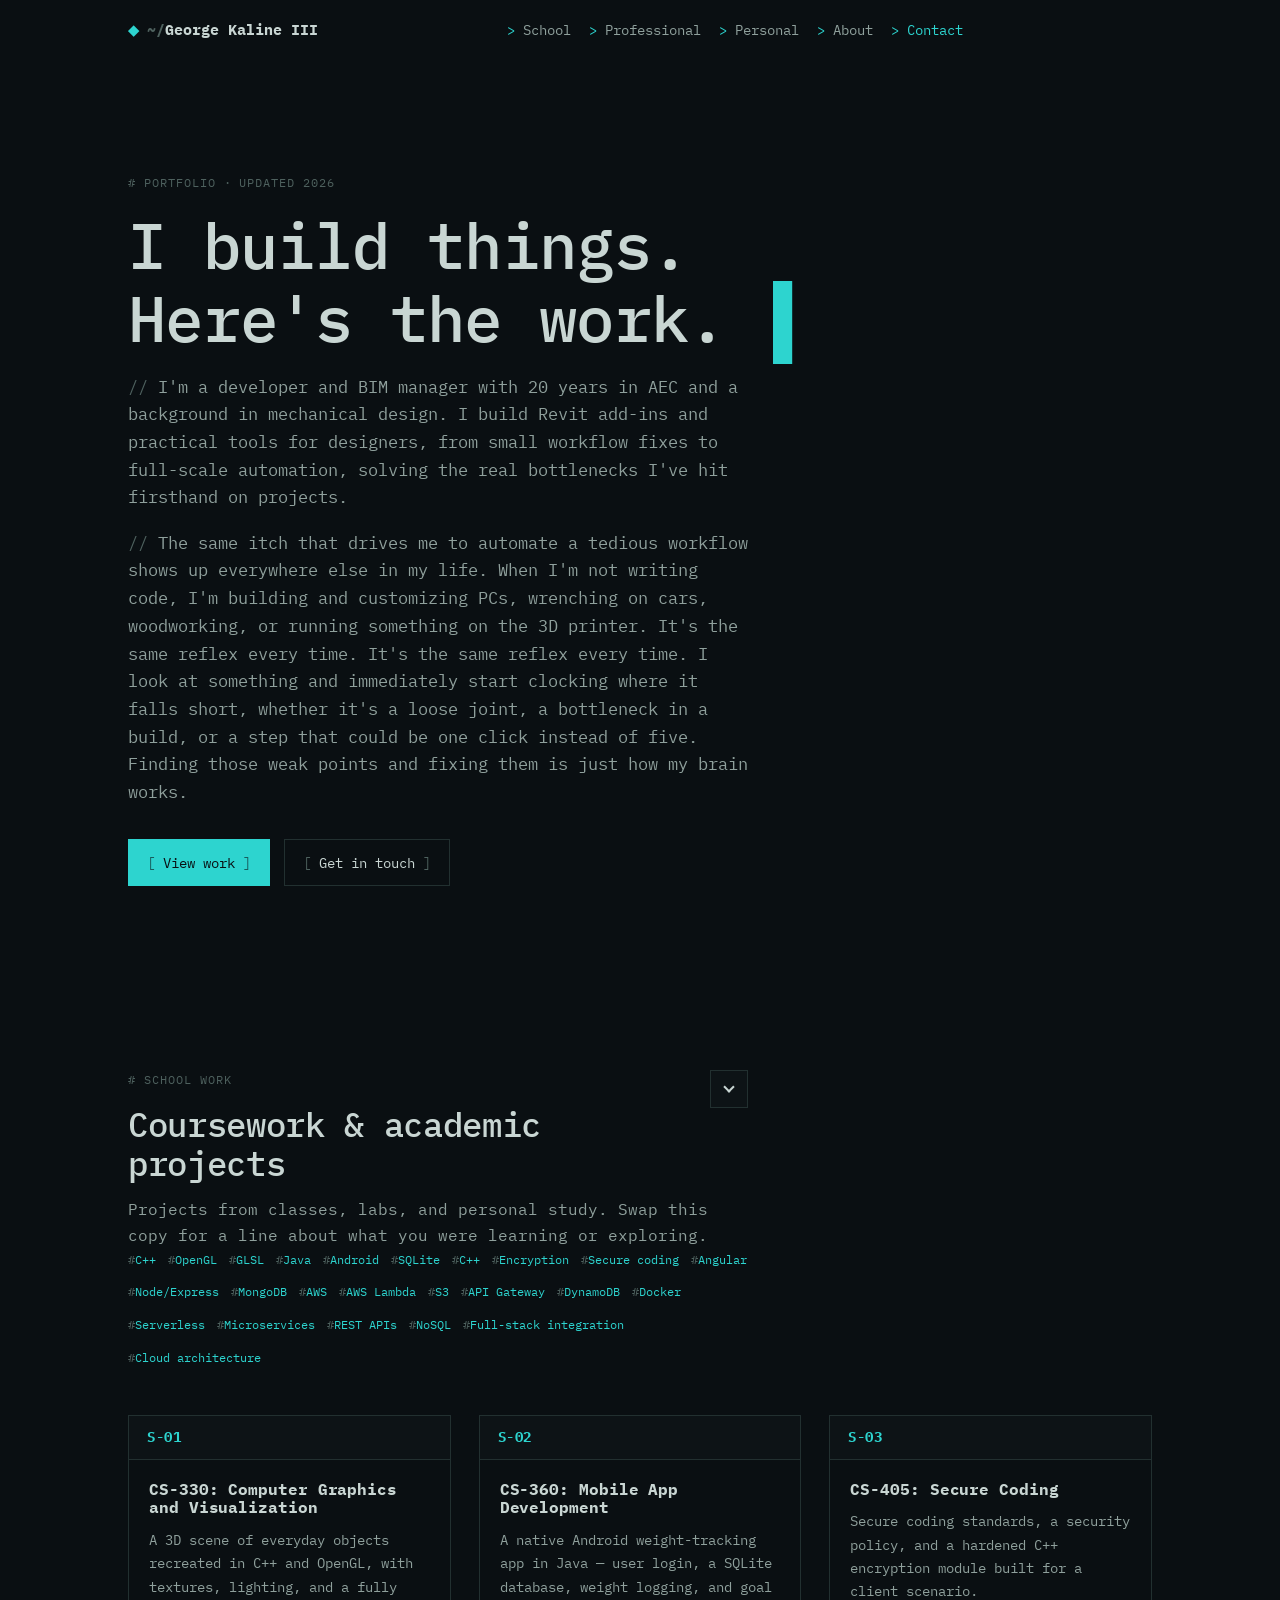
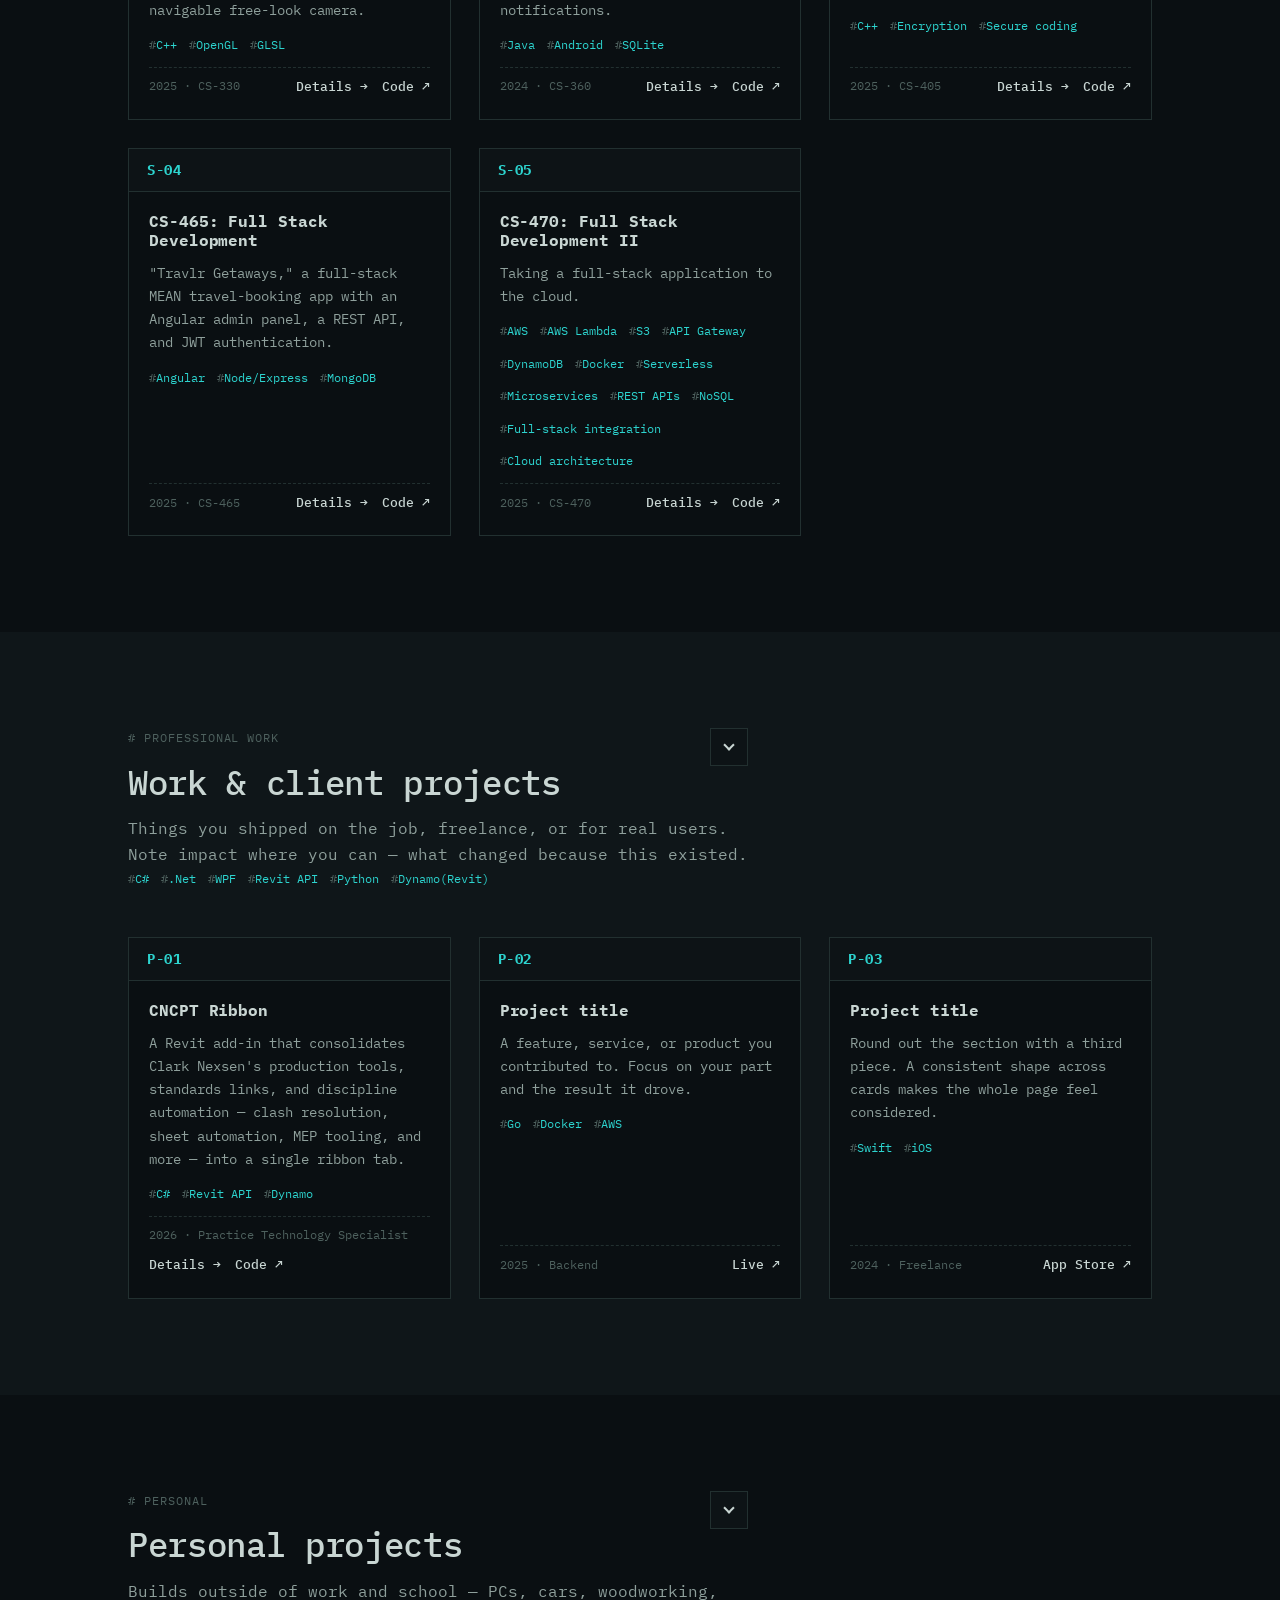
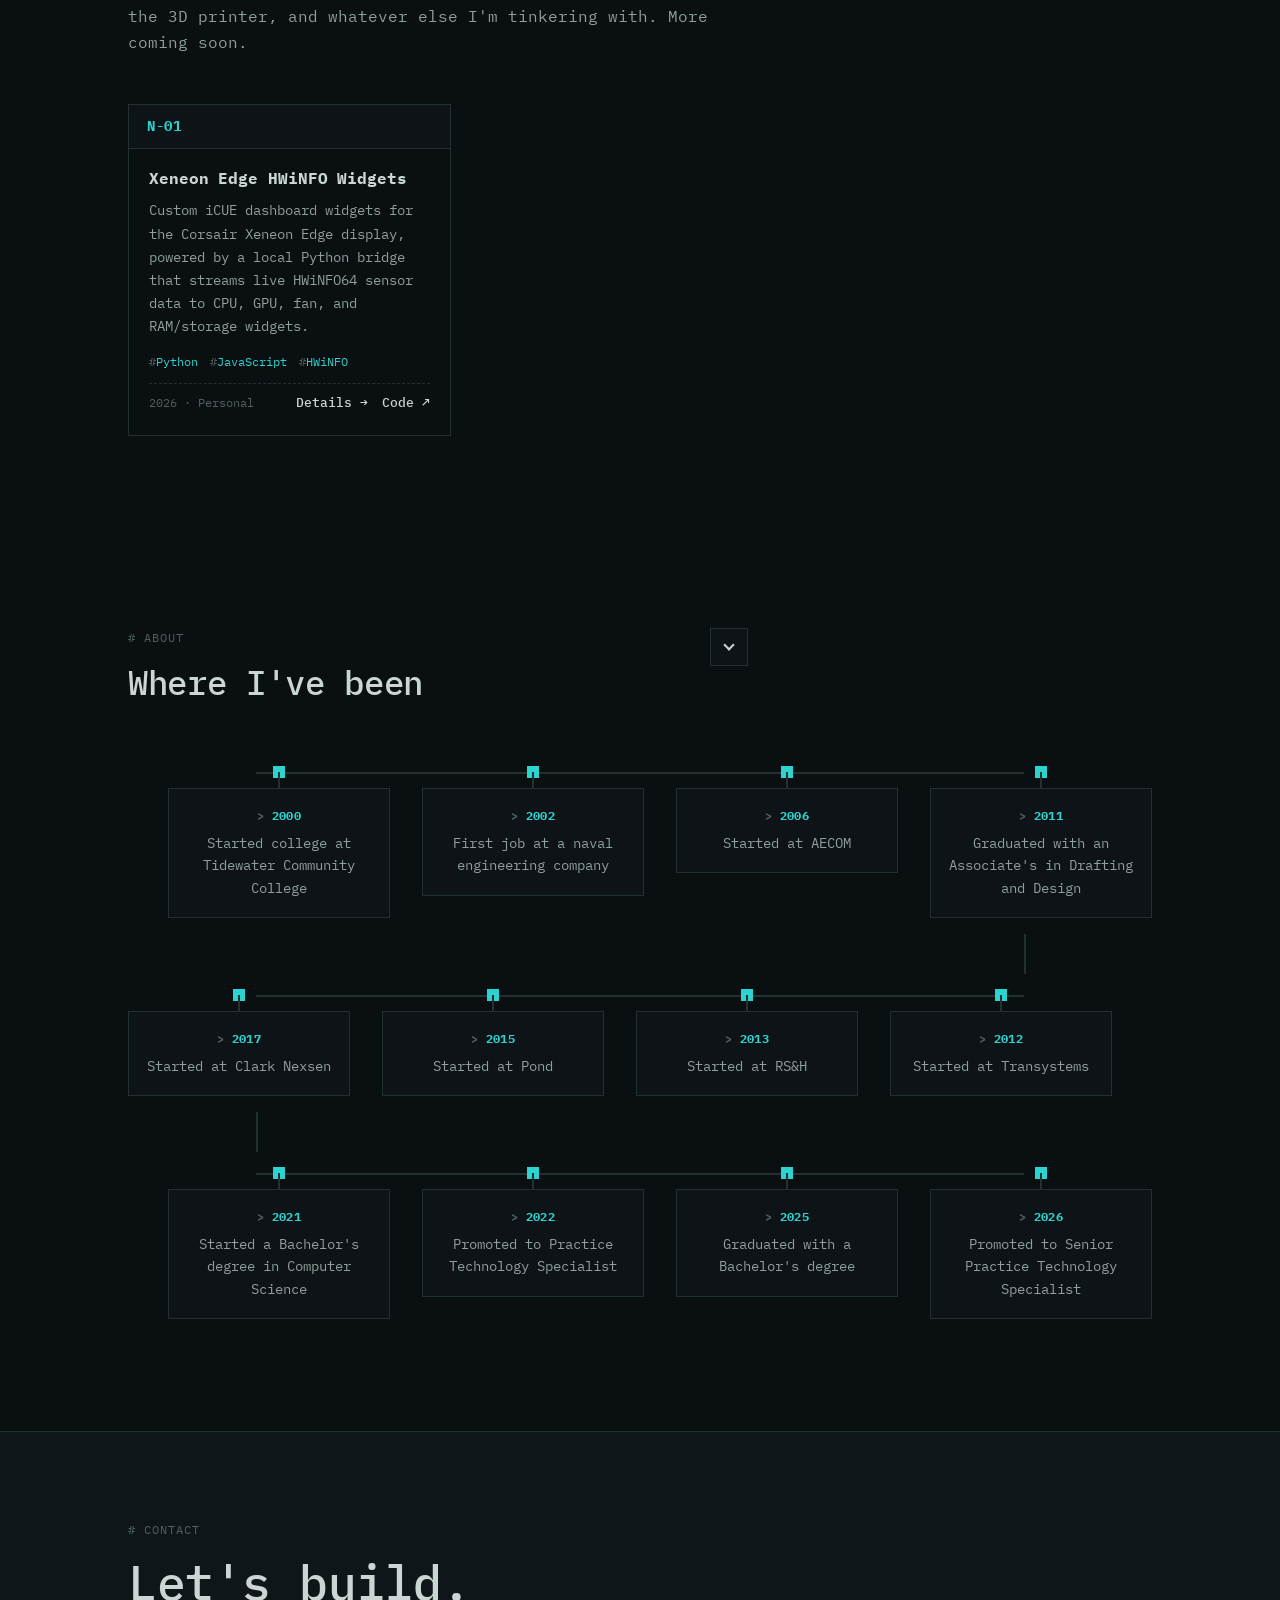
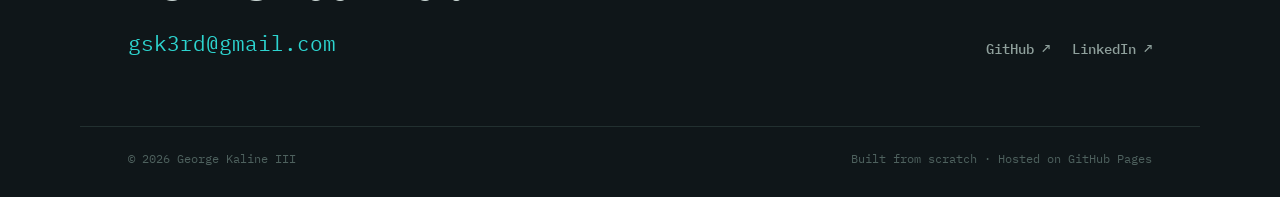
==== commit 9e2722c0: "Update index.html" ====
--- a/index.html
+++ b/index.html
@@ -71,7 +71,7 @@
           I'm a developer and BIM manager with 20 years in AEC and a background in mechanical design. I build Revit add-ins and practical tools for designers, from small workflow fixes to full-scale automation, solving the real bottlenecks I've hit firsthand on projects.
         </p>
         <p class="hero-lead" data-reveal> 
-          The same itch that drives me to automate a tedious workflow shows up everywhere else in my life. When I'm not writing code, I'm building and customizing PCs, wrenching on cars, doing woodworking, or running something on the 3D printer. If it can be built, tuned, or taken apart and made better, I'm probably into it.
+          The same itch that drives me to automate a tedious workflow shows up everywhere else in my life. When I'm not writing code, I'm building and customizing PCs, wrenching on cars, woodworking, or running something on the 3D printer. It's the same reflex every time. It's the same reflex every time. I look at something and immediately start clocking where it falls short, whether it's a loose joint, a bottleneck in a build, or a step that could be one click instead of five. Finding those weak points and fixing them is just how my brain works.
         </p>
         <div class="hero-actions" data-reveal>
           <a href="#professional" class="btn btn--primary">View work</a>
